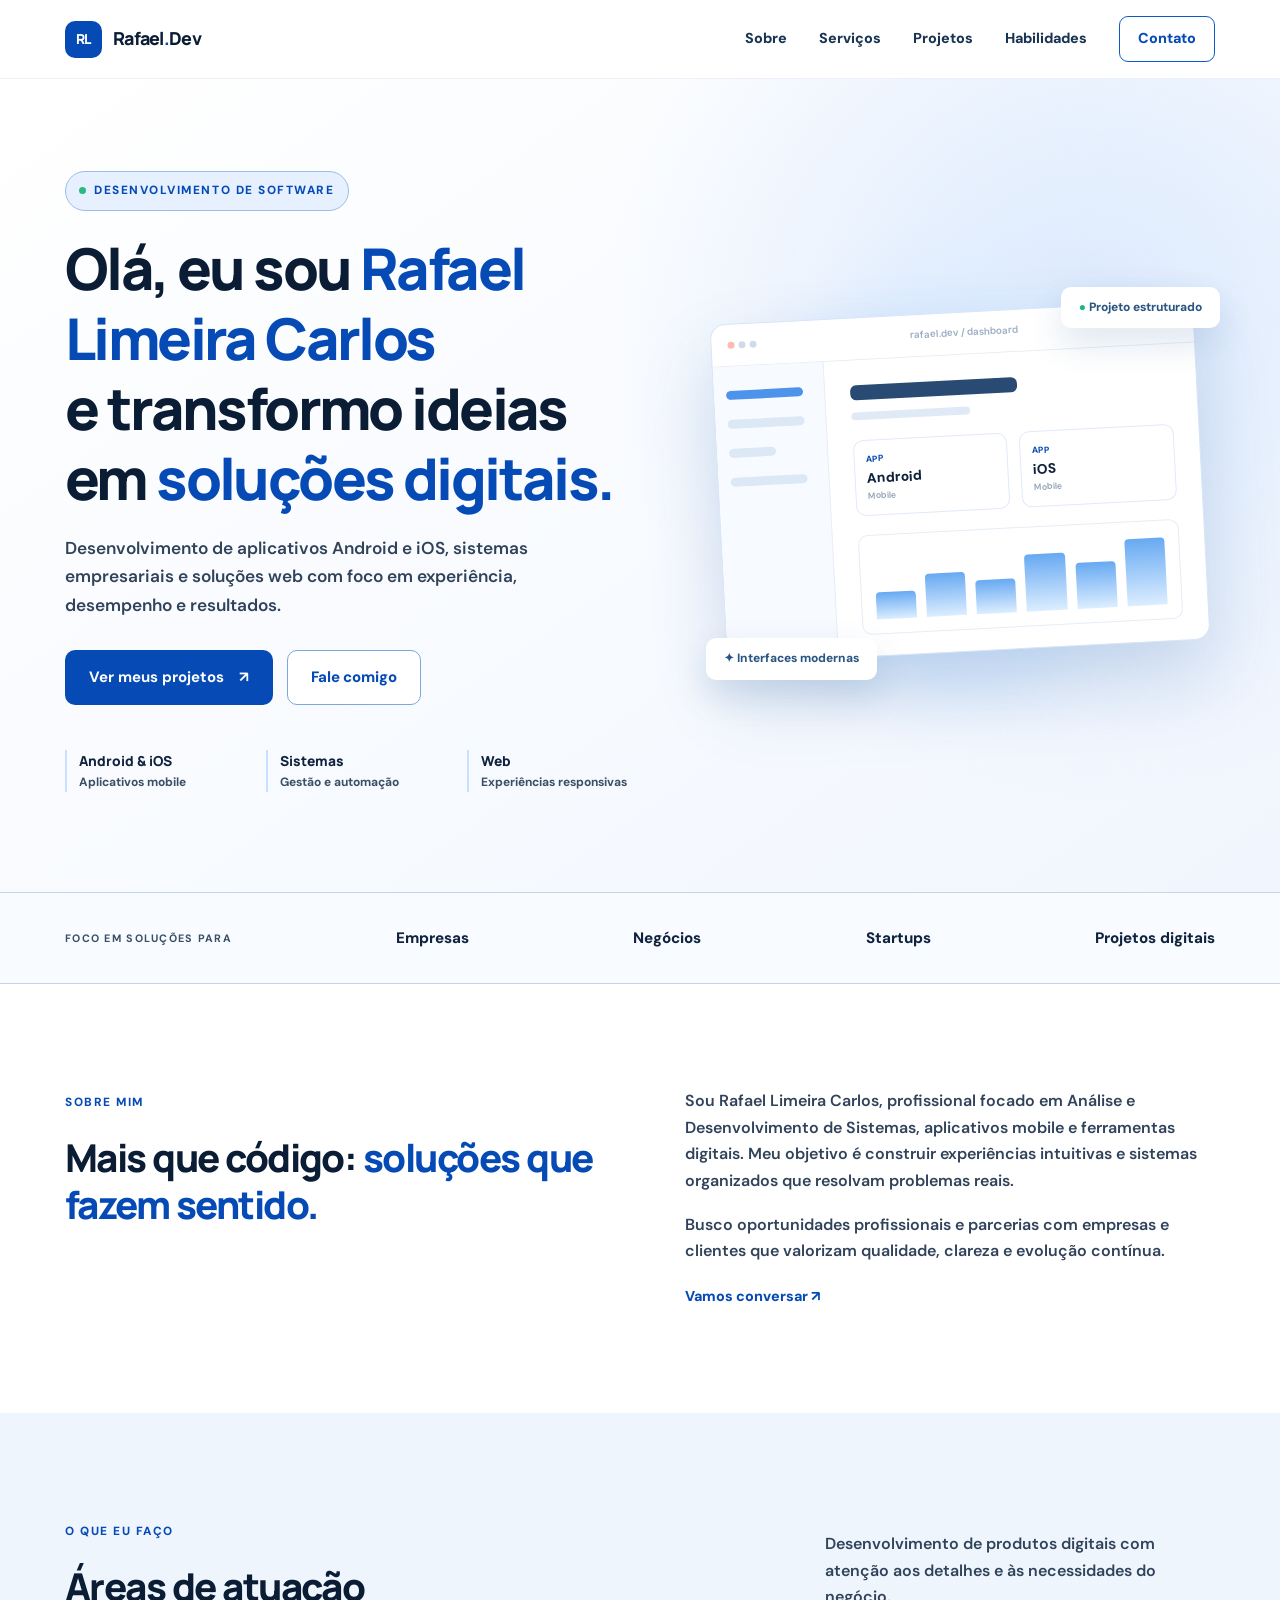
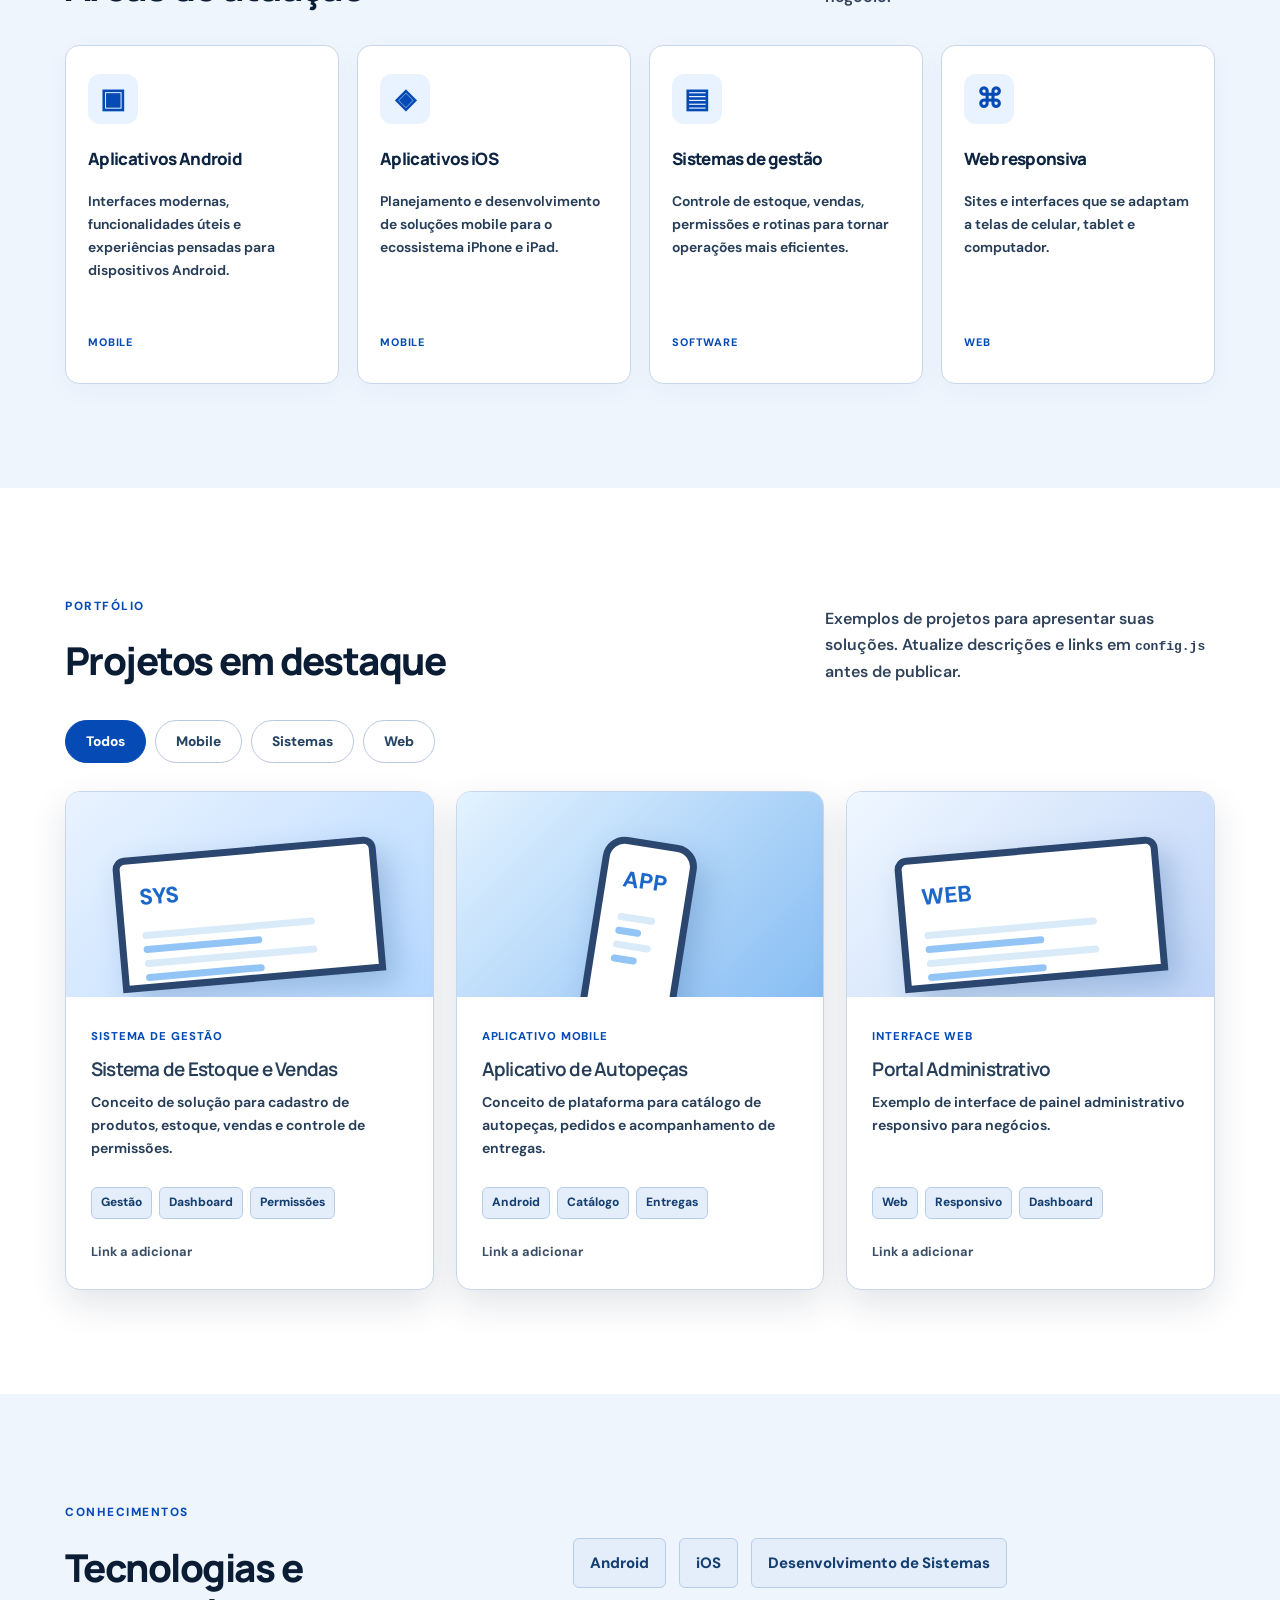
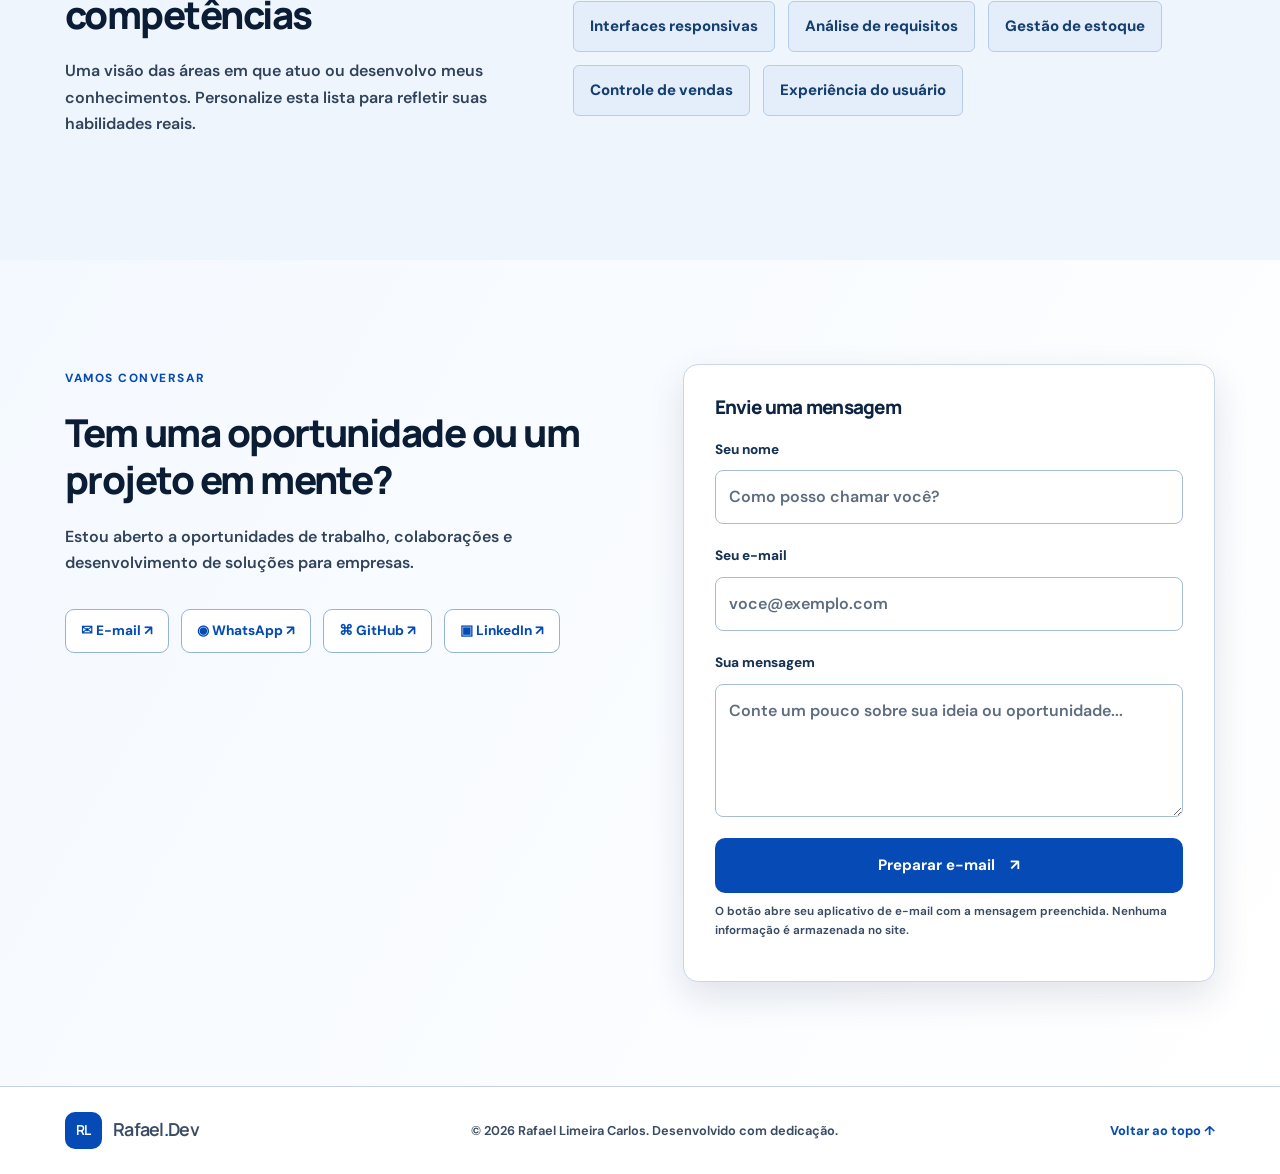
==== index.html @ e89c80ce "Publicação inicial do portfólio profissional Adicionando site profissional de Rafael Limeira Carlos," ====
<!doctype html>
<html lang="pt-BR">
<head>
  <meta charset="UTF-8" />
  <meta name="viewport" content="width=device-width, initial-scale=1.0" />
  <meta name="theme-color" content="#ffffff" />
  <meta name="description" content="Portfólio de Rafael Limeira — desenvolvimento de aplicativos Android, iOS e sistemas sob medida." />
  <title>Rafael Limeira carlos | Desenvolvedor de Software</title>
  <link rel="stylesheet" href="styles.css" />
</head>
<body>
  
  <a href="#conteudo" class="skip">Ir para o conteúdo</a>
  
  <header class="header" id="inicio">
   
    <div class="container nav">
      <a class="brand" href="#inicio" aria-label="Página inicial">
       
        <span 
        class="brand-mark">RL</span>
        
        <span>Rafael<span class="blue">.</span>Dev</span></a>
      
        <button class="menu-toggle" id="menuToggle" aria-label="Abrir menu" aria-expanded="false" aria-controls="menu"><span></span><span></span><span></span></button>
     
     
        <nav id="menu" class="menu" aria-label="Navegação principal">
        
          <a href="#sobre">Sobre</a>
          <a href="#servicos">Serviços</a>
          <a href="#projetos">Projetos</a>
          <a href="#habilidades">Habilidades</a>
          <a href="#contato" class="nav-cta">Contato</a>
      </nav>
    </div>
  </header>
 
  <main id="conteudo">
    <section class="hero section">
      <div class="container hero-grid">
      <div class="hero-copy">
        <div class="eyebrow">
          <span class="status-dot">

          </span> DESENVOLVIMENTO DE SOFTWARE</div>
        
          <h1>Olá, eu sou <span class="blue" data-field="nome">Rafael Limeira Carlos</span><br/>e transformo ideias em <span class="accent">soluções digitais.</span></h1>
        
          <p class="lead" data-field="resumo">Desenvolvimento de aplicativos Android e iOS, sistemas empresariais e soluções web com foco em experiência, desempenho e resultados.</p>
        
          <div class="hero-actions">
          <a href="#projetos" class="btn primary">Ver meus projetos <span aria-hidden="true">↗</span>
        </a>
        
        <a href="#contato" class="btn secondary">Fale comigo</a></div>
        
        
        <div class="hero-mini">
          
          <div><strong>Android & iOS</strong>
            <span>Aplicativos mobile</span>
          </div>
          
          <div><strong>Sistemas</strong>
            <span>Gestão e automação</span>
          </div>
          <div><strong>Web</strong>
            <span>Experiências responsivas</span></div></div>
      </div>
      
      <div class="hero-art" aria-label="Ilustração de interface de desenvolvimento">
        <div class="float-card card-one">
          <span>●</span> Projeto estruturado</div>
        
          <div class="mock-browser">
          <div class="mock-top">
          <span class="dots"><i></i><i></i><i></i></span>
         
          <span>rafael.dev / dashboard</span>
          <span>↗</span></div>
         
          <div class="mock-body">
            <div class="mock-side">
              <div class="side-line active"></div>
              <div class="side-line"></div>
              <div class="side-line short"></div>
              <div class="side-line"></div></div>
              <div class="mock-main">
              <div class="mock-heading"></div>
              <div class="mock-sub"></div>
              <div class="mock-cards">
              
                <div><span>APP</span>
                 
                  <strong>Android</strong>
                  
                  <small>Mobile</small></div>
                  
                  <div>
                   
                    <span>APP</span>
                    <strong>iOS</strong>
                    <small>Mobile</small></div></div>
                    <div class="mock-chart">
                      <span style="height:38%"></span>
                      <span style="height:61%"></span>
                      <span style="height:48%"></span>
                      <span style="height:81%"></span>
                      <span style="height:66%"></span>
                      <span style="height:95%"></span></div></div></div></div>
                      <div class="float-card card-two">✦ Interfaces modernas</div></div>
    </div>
  </section>
   
   
   
    <section class="trusted-strip">
      
      <div class="container trusted-inner">
        
        <span>FOCO EM SOLUÇÕES PARA</span>
        
        <strong>Empresas</strong>
        
        <strong>Negócios</strong>
        
        <strong>Startups</strong>
        
        <strong>Projetos digitais</strong>
      
      </div></section>
    
      <section class="section" id="sobre">
        
        <div class="container two-col">
          
          <div>
            
            <span class="section-kicker">SOBRE MIM</span>
            
            <h2>Mais que código: 
              
              <span class="blue">soluções que fazem sentido.</span></h2></div>
              
              <div><p data-field="sobre">Sou Rafael Limeira, profissional focado em Análise e Desenvolvimento de Sistemas, aplicativos mobile e ferramentas digitais. Meu objetivo é construir experiências intuitivas e sistemas organizados que resolvam problemas reais.</p><p>Busco oportunidades profissionais e parcerias com empresas e clientes que valorizam qualidade, clareza e evolução contínua.</p><a href="#contato" class="inline-link">Vamos conversar <span>↗</span></a></div></div></section>
    <section class="section soft" id="servicos">
      
      <div class="container">
        
        <div class="section-head">
          
          <div>
            
            <span class="section-kicker">O QUE EU FAÇO</span>
            
            <h2>Áreas de atuação</h2>
          
          </div><p>Desenvolvimento de produtos digitais com atenção aos detalhes e às necessidades do negócio.</p></div>
          
          <div class="service-grid">
            <article class="service-card">
              <div class="service-icon">▣</div>
              
              <h3>Aplicativos Android</h3>
              <p>Interfaces modernas, funcionalidades úteis e experiências pensadas para dispositivos Android.</p>
              
              <span class="card-label">MOBILE</span></article>
              
              <article class="service-card">
                <div class="service-icon">◈</div>
                
                <h3>Aplicativos iOS</h3>
                
                <p>Planejamento e desenvolvimento de soluções mobile para o ecossistema iPhone e iPad.</p>
                
                <span class="card-label">MOBILE</span></article>
                
                <article class="service-card">
                  <div class="service-icon">▤</div>
                  <h3>Sistemas de gestão</h3>
                  <p>Controle de estoque, vendas, permissões e rotinas para tornar operações mais eficientes.</p>
                  
                  <span class="card-label">SOFTWARE</span></article>
                  
                  <article class="service-card">
                    <div class="service-icon">⌘</div>
                    <h3>Web responsiva</h3>
                    <p>Sites e interfaces que se adaptam a telas de celular, tablet e computador.</p>
                    <span class="card-label">WEB</span></article></div></div></section>
    
                    <section class="section" id="projetos">
      <div class="container">
        <div class="section-head">
          <div>
            <span class="section-kicker">PORTFÓLIO</span>
            <h2>Projetos em destaque</h2></div>
            <p>Exemplos de projetos para apresentar suas soluções. Atualize descrições e links em <code>config.js</code> antes de publicar.</p></div>
            
            <div class="filters" role="group" aria-label="Filtrar projetos">
              <button class="filter active" data-filter="todos" aria-pressed="true">Todos</button>
              <button class="filter" data-filter="mobile" aria-pressed="false">Mobile</button>
              <button class="filter" data-filter="sistemas" aria-pressed="false">Sistemas</button>
              <button class="filter" data-filter="web" aria-pressed="false">Web</button></div>
              
              <div class="project-grid" id="projectGrid"></div></div></section>
    
    
              <section class="section soft" id="habilidades">
                <div class="container skills-layout">
                  <div>
                    <span class="section-kicker">CONHECIMENTOS</span>
                    <h2>Tecnologias e competências</h2>
                    <p>Uma visão das áreas em que atuo ou desenvolvo meus conhecimentos. Personalize esta lista para refletir suas habilidades reais.</p></div>
                    <div class="skill-tags" id="skillsList"></div></div></section>
    
                    <section class="section contact-section" id="contato">
                      <div class="container contact-grid">
                        <div>
                          <span class="section-kicker">VAMOS CONVERSAR</span>
                          <h2>Tem uma oportunidade ou um projeto em mente?</h2>
                          <p>Estou aberto a oportunidades de trabalho, colaborações e desenvolvimento de soluções para empresas.</p>
                          
                           <div class="contact-links" id="contactLinks"></div></div>
                         
                          
                           <form id="contactForm" class="contact-form">
                            <h3>Envie uma mensagem</h3>
                            <label for="nomeContato">Seu nome</label>
                            <input id="nomeContato" name="nome" type="text" placeholder="Como posso chamar você?" required maxlength="100" />
                            <label for="emailContato">Seu e-mail</label>
                            <input id="emailContato" name="email" type="email" placeholder="voce@exemplo.com" required maxlength="150" />
                            <label for="mensagemContato">Sua mensagem</label>
                            <textarea id="mensagemContato" name="mensagem" rows="4" placeholder="Conte um pouco sobre sua ideia ou oportunidade..." required maxlength="2000"></textarea>
                            <button type="submit" class="btn primary full">Preparar e-mail <span>↗</span></button>
                            <small>O botão abre seu aplicativo de e-mail com a mensagem preenchida. Nenhuma informação é armazenada no site.</small><p id="formFeedback" class="form-feedback" role="status" aria-live="polite"></p></form></div></section>
  </main>
  <footer class="footer">
    
    <div class="container footer-inner">
      <a class="brand" href="#inicio">
        <span class="brand-mark">RL</span>
        <span>Rafael<span class="blue">.</span>Dev</span></a><p>© <span id="year"></span> 
          <span data-field="nome">Rafael Limeira</span>. Desenvolvido com dedicação.</p>
          <a href="#inicio">Voltar ao topo ↑</a></div></footer>
 
          <script src="config.js"></script>
          <script src="script.js"></script>
</body>
</html>
---- styles.css ----
@import url('https://fonts.googleapis.com/css2?family=DM+Sans:wght@400;500;600;700&family=Manrope:wght@400;500;600;700;800&display=swap');
:root{--blue:#1769db;--dark:#152944;--muted:#63748b;--light:#f5f9ff;--border:#e4ebf4;--white:#fff;--shadow:0 18px 48px rgba(22,65,121,.09)}*{box-sizing:border-box}html{scroll-behavior:smooth;scroll-padding-top:88px}body{margin:0;background:#fff;color:var(--dark);font-family:'DM Sans',Arial,sans-serif;line-height:1.65}button,input,textarea{font:inherit}button,a{-webkit-tap-highlight-color:transparent}a{color:inherit;text-decoration:none}button{cursor:pointer}p{color:var(--muted);margin:0 0 18px}h1,h2,h3{font-family:Manrope,Arial,sans-serif;line-height:1.22;letter-spacing:-.04em;margin:0 0 20px}h1{font-size:clamp(2.35rem,4.5vw,4.5rem);font-weight:800}h2{font-size:clamp(1.9rem,3vw,2.85rem);font-weight:800}h3{font-size:1.18rem;font-weight:800}.blue,.accent{color:var(--blue)}.container{width:min(1150px,calc(100% - 48px));margin:auto}.section{padding:104px 0}.soft{background:#f6f9fe}.skip{position:absolute;top:-60px;left:8px;background:var(--blue);color:white;padding:8px;z-index:20}.skip:focus{top:8px}.header{position:sticky;top:0;z-index:10;background:rgba(255,255,255,.97);border-bottom:1px solid #edf1f7;backdrop-filter:blur(12px)}.nav{min-height:78px;display:flex;align-items:center;justify-content:space-between}.brand{display:inline-flex;align-items:center;gap:11px;font-family:Manrope,sans-serif;font-weight:800;font-size:1.12rem;letter-spacing:-.04em}.brand-mark{width:37px;height:37px;display:grid;place-items:center;background:var(--blue);border-radius:10px;color:white;font-size:.86rem}.menu{display:flex;align-items:center;gap:32px}.menu a{font-size:.9rem;font-weight:700;color:#41566e}.menu a:hover,.inline-link:hover{color:var(--blue)}.menu .nav-cta{color:var(--blue);padding:10px 18px;border:1px solid #bdd7fb;border-radius:9px}.menu-toggle{display:none;flex-direction:column;gap:5px;padding:10px;background:none;border:0}.menu-toggle span{display:block;width:23px;height:2px;background:var(--dark)}.hero{padding:92px 0 100px;background:radial-gradient(circle at 84% 30%,#e7f2ff 0,transparent 38%),linear-gradient(145deg,#fff,#f8fbff)}.hero-grid{display:grid;grid-template-columns:1.15fr 1fr;gap:55px;align-items:center}.hero-copy{max-width:640px}.eyebrow,.section-kicker{display:inline-flex;align-items:center;gap:8px;color:var(--blue);font-size:.74rem;font-weight:800;letter-spacing:.13em;margin-bottom:22px}.eyebrow{border:1px solid #d9e9ff;padding:9px 13px;background:white;border-radius:99px}.status-dot{width:7px;height:7px;border-radius:50%;background:#2cba83}.lead{font-size:1.08rem;max-width:560px}.hero-actions{display:flex;gap:14px;flex-wrap:wrap;margin:31px 0 45px}.btn{display:inline-flex;align-items:center;justify-content:center;gap:15px;border-radius:10px;padding:14px 23px;border:1px solid transparent;font-weight:700;font-size:.94rem;transition:transform .2s,background .2s}.btn:hover{transform:translateY(-2px)}.primary{background:var(--blue);color:white}.primary:hover{background:#0d57bb}.secondary{background:white;color:var(--blue);border-color:#ccddf4}.hero-mini{display:grid;grid-template-columns:repeat(3,1fr);gap:18px}.hero-mini div{border-left:2px solid #c9dfff;padding-left:12px}.hero-mini strong,.hero-mini span{display:block}.hero-mini strong{font-family:Manrope,sans-serif;font-size:.86rem}.hero-mini span{color:var(--muted);font-size:.75rem}.hero-art{position:relative;min-height:440px;display:grid;place-items:center}.hero-art:before{content:'';position:absolute;width:82%;aspect-ratio:1;border-radius:50%;background:#ddecff;filter:blur(25px)}.mock-browser{position:relative;width:95%;height:340px;background:white;border:1px solid #d8e5f7;border-radius:15px;box-shadow:0 35px 75px rgba(16,77,152,.18);overflow:hidden;transform:rotate(-3deg)}.mock-top{height:42px;border-bottom:1px solid #e8eef6;display:flex;justify-content:space-between;align-items:center;padding:0 16px;color:#9caec2;font-size:.62rem}.dots{display:flex;gap:4px}.dots i{width:7px;height:7px;border-radius:50%;background:#d0dbea}.dots i:first-child{background:#ffb9b5}.mock-body{height:calc(100% - 42px);display:flex}.mock-side{width:23%;padding:24px 12px;background:#f7faff;border-right:1px solid #e8eef6}.side-line{height:9px;width:90%;background:#dce8f6;border-radius:6px;margin-bottom:20px}.side-line.active{background:#4d92eb}.side-line.short{width:55%}.mock-main{flex:1;padding:25px}.mock-heading{background:#284a73;width:52%;height:15px;border-radius:6px}.mock-sub{background:#e0eaf7;width:37%;height:8px;border-radius:5px;margin:12px 0 20px}.mock-cards{display:flex;gap:12px}.mock-cards>div{flex:1;border:1px solid #e0eaf7;border-radius:10px;padding:11px}.mock-cards span,.mock-cards strong,.mock-cards small{display:block}.mock-cards span{color:var(--blue);font-size:.55rem;font-weight:800}.mock-cards strong{font-size:.86rem}.mock-cards small{color:#94a4b5;font-size:.55rem}.mock-chart{margin-top:19px;border:1px solid #e4edf7;border-radius:10px;height:100px;padding:14px;display:flex;align-items:flex-end;gap:10px}.mock-chart span{background:linear-gradient(#67a9f2,#dceeff);flex:1;border-radius:4px 4px 0 0}.float-card{position:absolute;z-index:2;background:white;padding:11px 18px;border-radius:10px;box-shadow:0 15px 35px rgba(23,76,144,.14);font-size:.75rem;font-weight:800;color:#2b5682}.card-one{top:25px;right:-5px}.card-one span{color:#20b77b}.card-two{bottom:22px;left:0}.trusted-strip{border-block:1px solid var(--border);background:white}.trusted-inner{min-height:90px;display:flex;align-items:center;justify-content:space-between;gap:20px;flex-wrap:wrap}.trusted-inner span{font-weight:800;color:#94a4b8;font-size:.67rem;letter-spacing:.12em}.trusted-inner strong{color:#6e839d;font-size:.95rem}.two-col{display:grid;grid-template-columns:1fr 1fr;gap:90px}.two-col p{font-size:1rem}.inline-link{color:var(--blue);font-weight:800;font-size:.9rem}.section-head{display:flex;justify-content:space-between;align-items:end;gap:50px;margin-bottom:35px}.section-head h2{margin-bottom:0}.section-head>p{max-width:390px;margin-bottom:0}.service-grid{display:grid;grid-template-columns:repeat(4,1fr);gap:18px}.service-card{background:white;border:1px solid var(--border);border-radius:14px;padding:28px 22px;box-shadow:0 7px 26px rgba(28,70,122,.035)}.service-icon{width:50px;height:50px;border-radius:12px;background:#e9f3ff;color:var(--blue);display:grid;place-items:center;font-size:1.7rem;margin-bottom:25px}.service-card h3{font-size:1.06rem}.service-card p{font-size:.87rem;min-height:120px}.card-label{color:var(--blue);font-weight:800;font-size:.68rem;letter-spacing:.08em}.filters{display:flex;gap:9px;flex-wrap:wrap;margin-bottom:28px}.filter{background:white;border:1px solid #dbe5f1;border-radius:50px;padding:9px 20px;color:#61758b;font-weight:700;font-size:.86rem}.filter.active,.filter:hover{background:var(--blue);border-color:var(--blue);color:white}.project-grid{display:grid;grid-template-columns:repeat(3,1fr);gap:22px}.project-card{border:1px solid var(--border);border-radius:15px;overflow:hidden;background:white;box-shadow:var(--shadow)}.project-visual{height:205px;display:grid;place-items:center;overflow:hidden;background:linear-gradient(140deg,#eaf3ff,#b7d9ff)}.visual-mobile{background:linear-gradient(135deg,#e4f3ff,#87bdf3)}.visual-web{background:linear-gradient(135deg,#eff7ff,#c0d5f8)}.project-device{width:72%;height:135px;background:white;border:7px solid #2b4770;border-radius:12px 12px 0 0;transform:translateY(20px) rotate(-5deg);box-shadow:10px 14px 30px #3264a04d;padding:17px}.visual-mobile .project-device{width:95px;height:175px;border-radius:22px 22px 0 0;transform:translateY(33px) rotate(9deg)}.project-device>span{font-weight:800;font-size:1.4rem;color:#1b68ca}.device-bars{margin-top:15px}.device-bars i{display:block;width:80%;height:7px;background:#d9eaf9;margin:7px 0;border-radius:5px}.device-bars i:nth-child(even){width:55%;background:#92c4f6}.project-content{padding:25px}.project-kicker{color:var(--blue);font-weight:800;font-size:.71rem;letter-spacing:.08em;text-transform:uppercase}.project-content h3{margin:10px 0}.project-content p{font-size:.88rem;min-height:78px}.project-tags{display:flex;flex-wrap:wrap;gap:7px;margin-bottom:19px}.project-tags span,.skill-tags span{background:#edf5ff;border:1px solid #deebfa;border-radius:6px;color:#42688f;font-size:.75rem;font-weight:700;padding:5px 9px}.project-note{font-size:.8rem;color:#8b9bb0}.skills-layout{display:grid;grid-template-columns:.8fr 1.2fr;gap:80px;align-items:center}.skill-tags{display:flex;flex-wrap:wrap;gap:13px}.skill-tags span{font-size:.94rem;padding:12px 16px;background:white}.contact-section{background:linear-gradient(120deg,#f4f9ff,#fff)}.contact-grid{display:grid;grid-template-columns:1fr 1fr;gap:85px;align-items:start}.contact-links{display:flex;flex-wrap:wrap;gap:12px;margin-top:32px}.contact-links a{border:1px solid #d2e2f5;background:white;border-radius:9px;padding:10px 15px;font-weight:700;color:var(--blue);font-size:.85rem}.contact-placeholder{font-size:.82rem;color:#8495a9}.contact-form{background:white;border:1px solid var(--border);padding:31px;border-radius:15px;box-shadow:var(--shadow);display:flex;flex-direction:column;gap:9px}.contact-form h3{margin:0 0 11px}.contact-form label{font-size:.85rem;font-weight:700}.contact-form input,.contact-form textarea{width:100%;padding:13px;border:1px solid #d9e4f2;border-radius:8px;margin-bottom:12px;outline:none;background:#fbfdff;color:#152944}.contact-form input:focus,.contact-form textarea:focus{border-color:var(--blue);box-shadow:0 0 0 3px #1769db1b}.full{width:100%}.contact-form small{font-size:.73rem;color:#8a9bb0}.form-feedback{font-size:.78rem;margin:0;color:#1769db}.footer{border-top:1px solid var(--border);padding:25px 0}.footer-inner{display:flex;justify-content:space-between;align-items:center;gap:25px}.footer-inner p{font-size:.8rem;margin:0}.footer-inner>a:last-child{font-size:.8rem;font-weight:800;color:var(--blue)}@media(max-width:1000px){.hero-grid{gap:30px}.service-grid{grid-template-columns:repeat(2,1fr)}.service-card p{min-height:70px}.contact-grid{gap:35px}.two-col{gap:45px}}@media(max-width:760px){.container{width:min(100% - 36px,560px)}.section{padding:72px 0}.nav{min-height:68px}.menu-toggle{display:flex}.menu{display:none;position:absolute;top:68px;left:0;right:0;background:white;border-bottom:1px solid var(--border);padding:18px 25px 25px;box-shadow:var(--shadow);flex-direction:column;align-items:stretch;gap:8px}.menu.open{display:flex}.menu a{padding:9px}.menu .nav-cta{text-align:center}.hero{padding:55px 0}.hero-grid,.two-col,.skills-layout,.contact-grid{grid-template-columns:1fr;gap:32px}.hero-art{min-height:315px}.mock-browser{height:270px}.mock-main{padding:13px}.mock-side{padding:20px 7px}.float-card{font-size:.65rem}.card-one{right:0}.hero-mini{gap:8px}.hero-mini strong{font-size:.73rem}.hero-mini span{font-size:.67rem}.section-head{display:block}.section-head>p{margin-top:15px}.project-grid{grid-template-columns:1fr}.service-grid{gap:12px}.trusted-inner{justify-content:center;min-height:105px}.trusted-inner span{width:100%;text-align:center;margin-top:15px}.trusted-inner strong{font-size:.8rem}.footer-inner{flex-direction:column;text-align:center}.contact-form{padding:22px}}@media(max-width:420px){.service-grid{grid-template-columns:1fr}.service-card p{min-height:0}.hero-mini{grid-template-columns:1fr;gap:14px}.hero-mini div{padding-left:10px}.hero-actions .btn{width:100%}.hero-art{min-height:270px}.mock-browser{height:245px}.float-card{padding:7px 10px}}@media(prefers-reduced-motion:reduce){html{scroll-behavior:auto}*,*:before,*:after{transition:none!important}}


/* ===== V2: CONTRASTE ALTO E TIPOGRAFIA REFORÇADA ===== */
:root {
  --blue: #064bb5;
  --dark: #10233e;
  --muted: #34445a;
  --light: #f2f6fc;
  --border: #c5d3e5;
  --shadow: 0 14px 36px rgba(16, 35, 62, .12);
}
body { color: var(--dark); font-weight: 600; }
h1, h2, h3, .brand { color: #0b1d35; font-weight: 800; }
h1 { letter-spacing: -.045em; }
p, .lead, .two-col p, .section-head > p, .contact-section p { color: #30435b; font-weight: 600; }
.blue, .accent, .section-kicker, .eyebrow, .project-kicker, .card-label, .inline-link { color: var(--blue); }
.menu a { color: #193453; font-weight: 800; }
.menu .nav-cta { border-color: #0b5bca; color: #064bb5; }
.hero { background: radial-gradient(circle at 85% 30%, #dceafd 0, transparent 39%), linear-gradient(145deg, #fff, #f1f6fe); }
.eyebrow { background: #e7f0ff; border-color: #9cbcea; }
.hero-mini strong, .trusted-inner strong, .mock-cards strong { color: #10233e; font-weight: 800; }
.hero-mini span, .project-note, .contact-placeholder, .trusted-inner span { color: #3a4e65; font-weight: 700; }
.trusted-strip { background: #f8fbff; }
.soft { background: #eff5fd; }
.service-card, .project-card, .contact-form { border-color: #c8d7eb; }
.service-card p, .project-content p, .project-content h3 { color: #273e59; font-weight: 650; }
.service-card h3, .contact-form h3 { color: #0d2542; }
.project-tags span, .skill-tags span { background: #e4eefb; border-color: #b6cde9; color: #153f70; font-weight: 800; }
.filter { border-color: #b8c9de; color: #244262; font-weight: 800; }
.contact-links a { border-color: #93b3df; font-weight: 800; }
.contact-form label { color: #173353; font-weight: 800; }
.contact-form input, .contact-form textarea { color: #0f2745; border-color: #a7bdd7; font-weight: 600; background: #fff; }
.contact-form input::placeholder, .contact-form textarea::placeholder { color: #5d6d80; opacity: 1; }
.contact-form small, .footer p, .footer a { color: #3a4c63; font-weight: 650; }
.primary { background: #064bb5; color: #fff; }
.primary:hover { background: #033783; }
.secondary { color: #064bb5; border-color: #7ea7db; font-weight: 800; }
a:focus-visible, button:focus-visible, input:focus-visible, textarea:focus-visible { outline: 3px solid #125de0; outline-offset: 3px; }
@media (max-width: 760px) {
  .menu { background: #fff; border-color: #b9cbe2; }
  .menu a { color: #143250; }
}
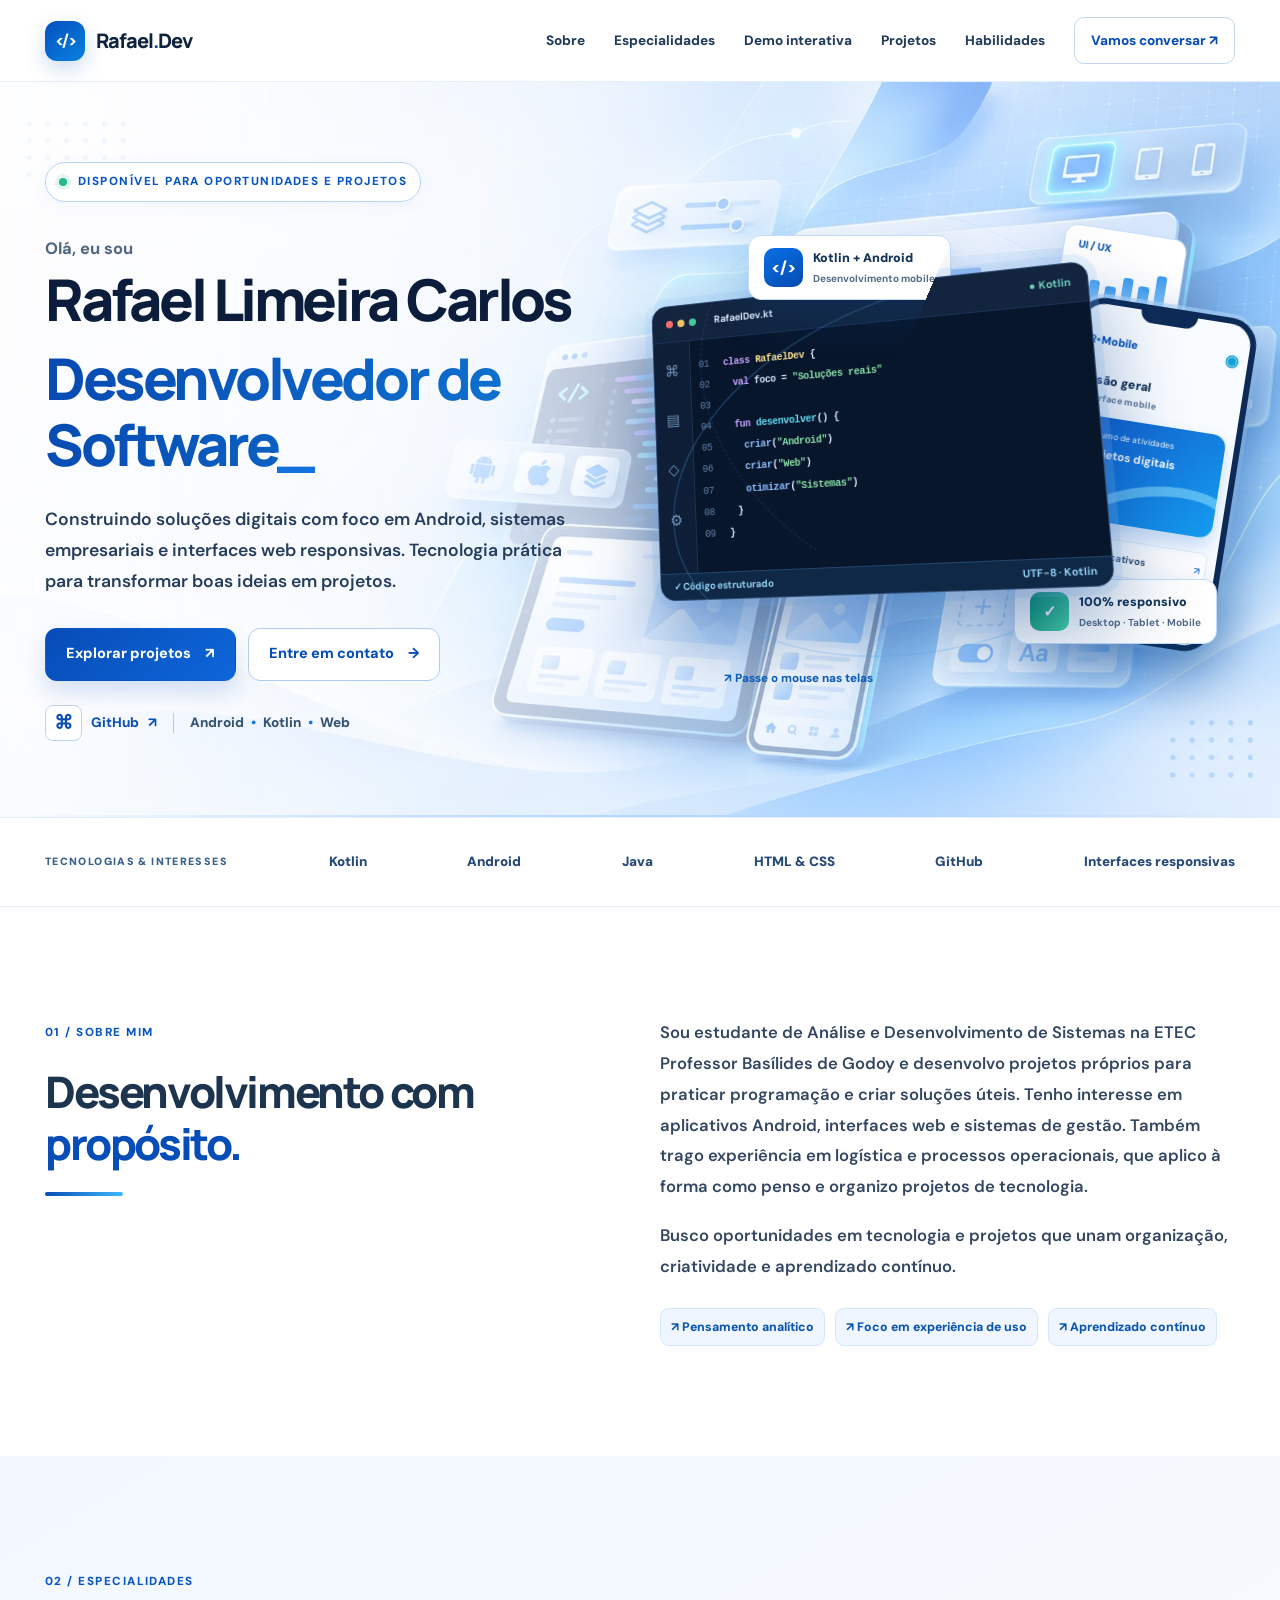
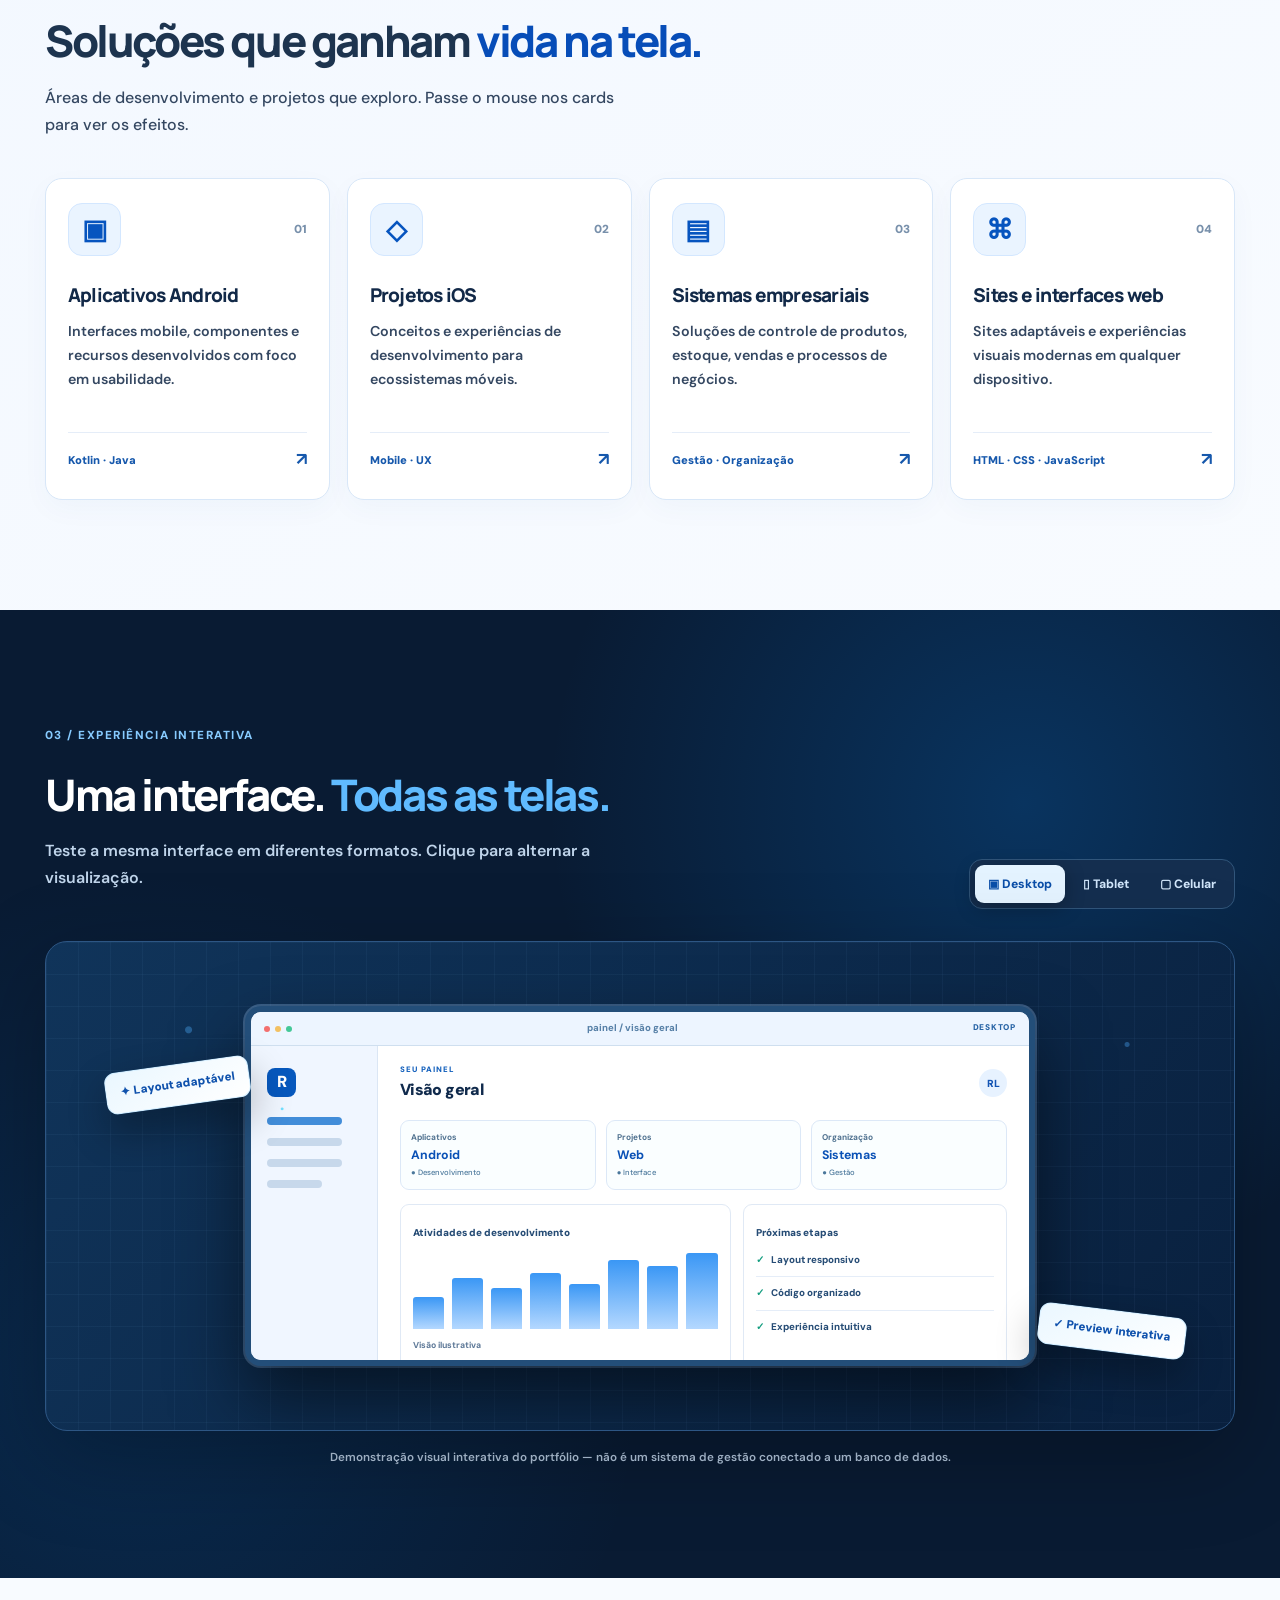
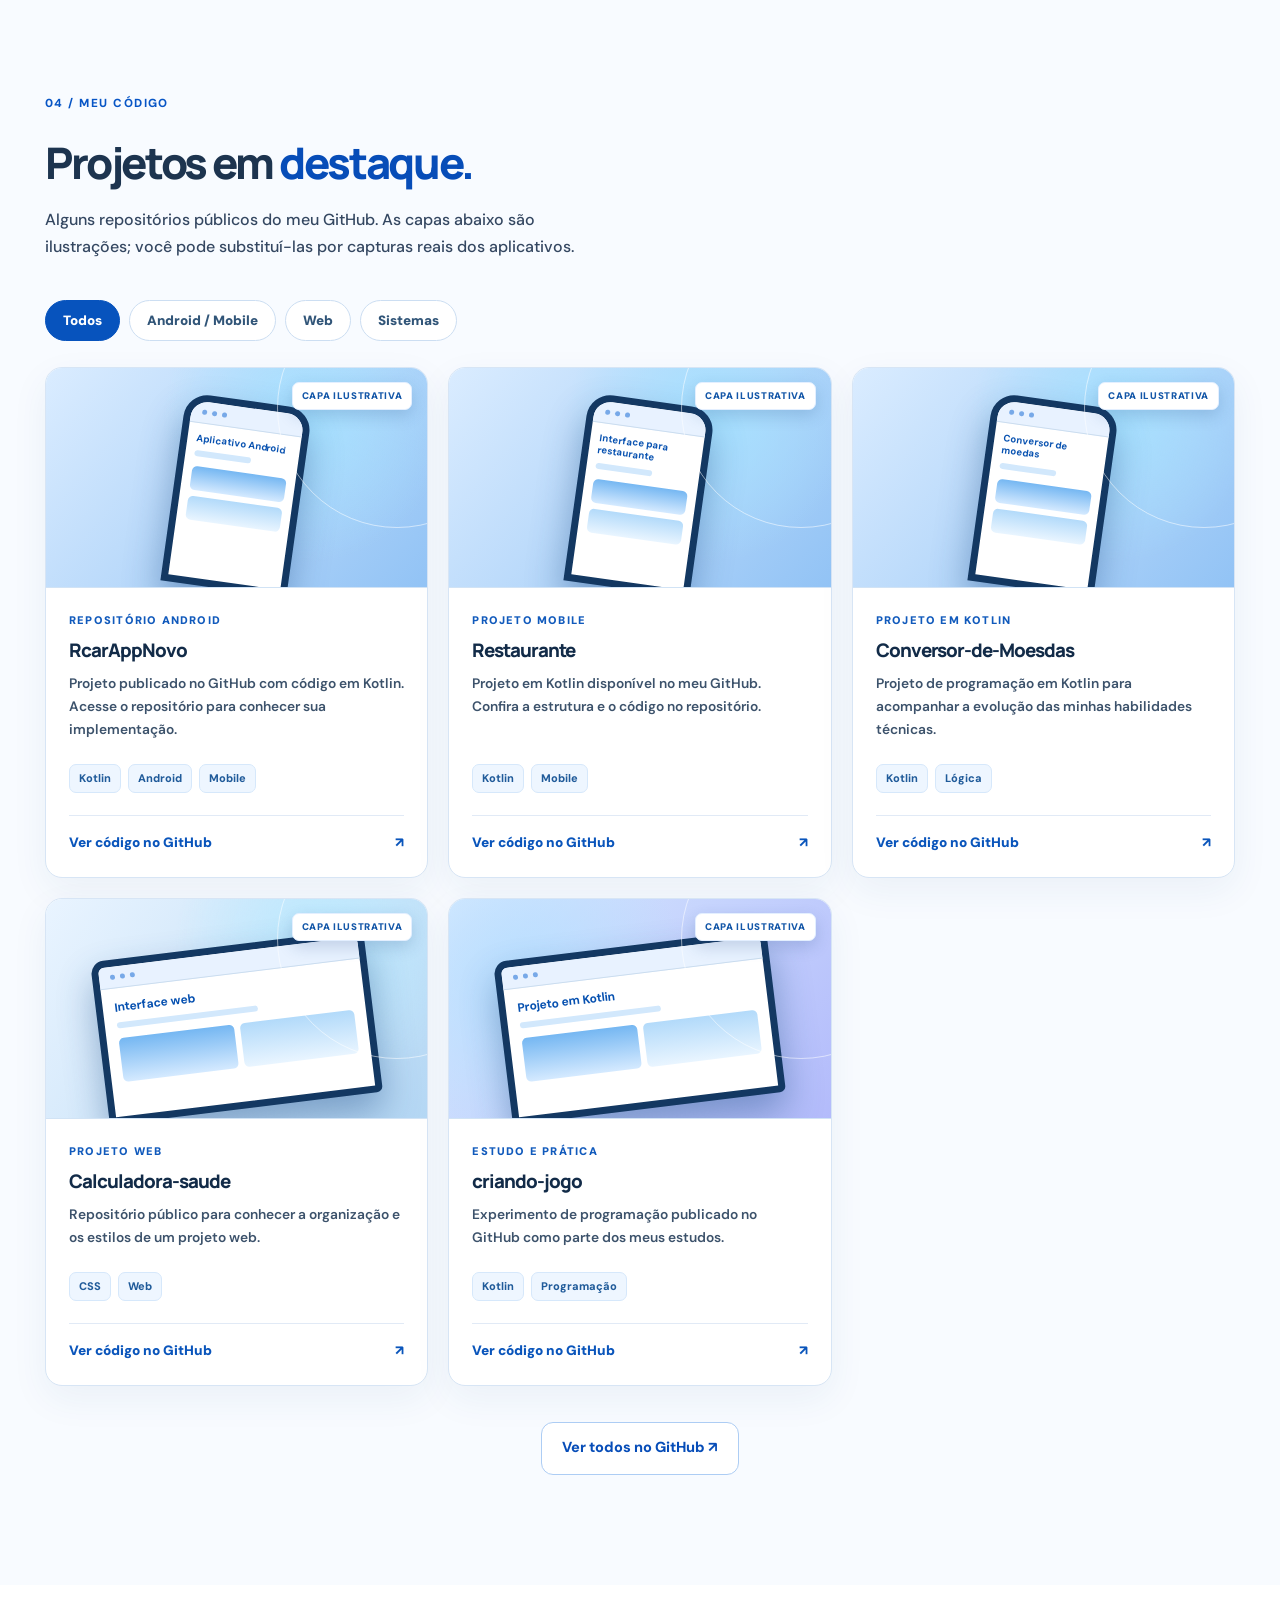
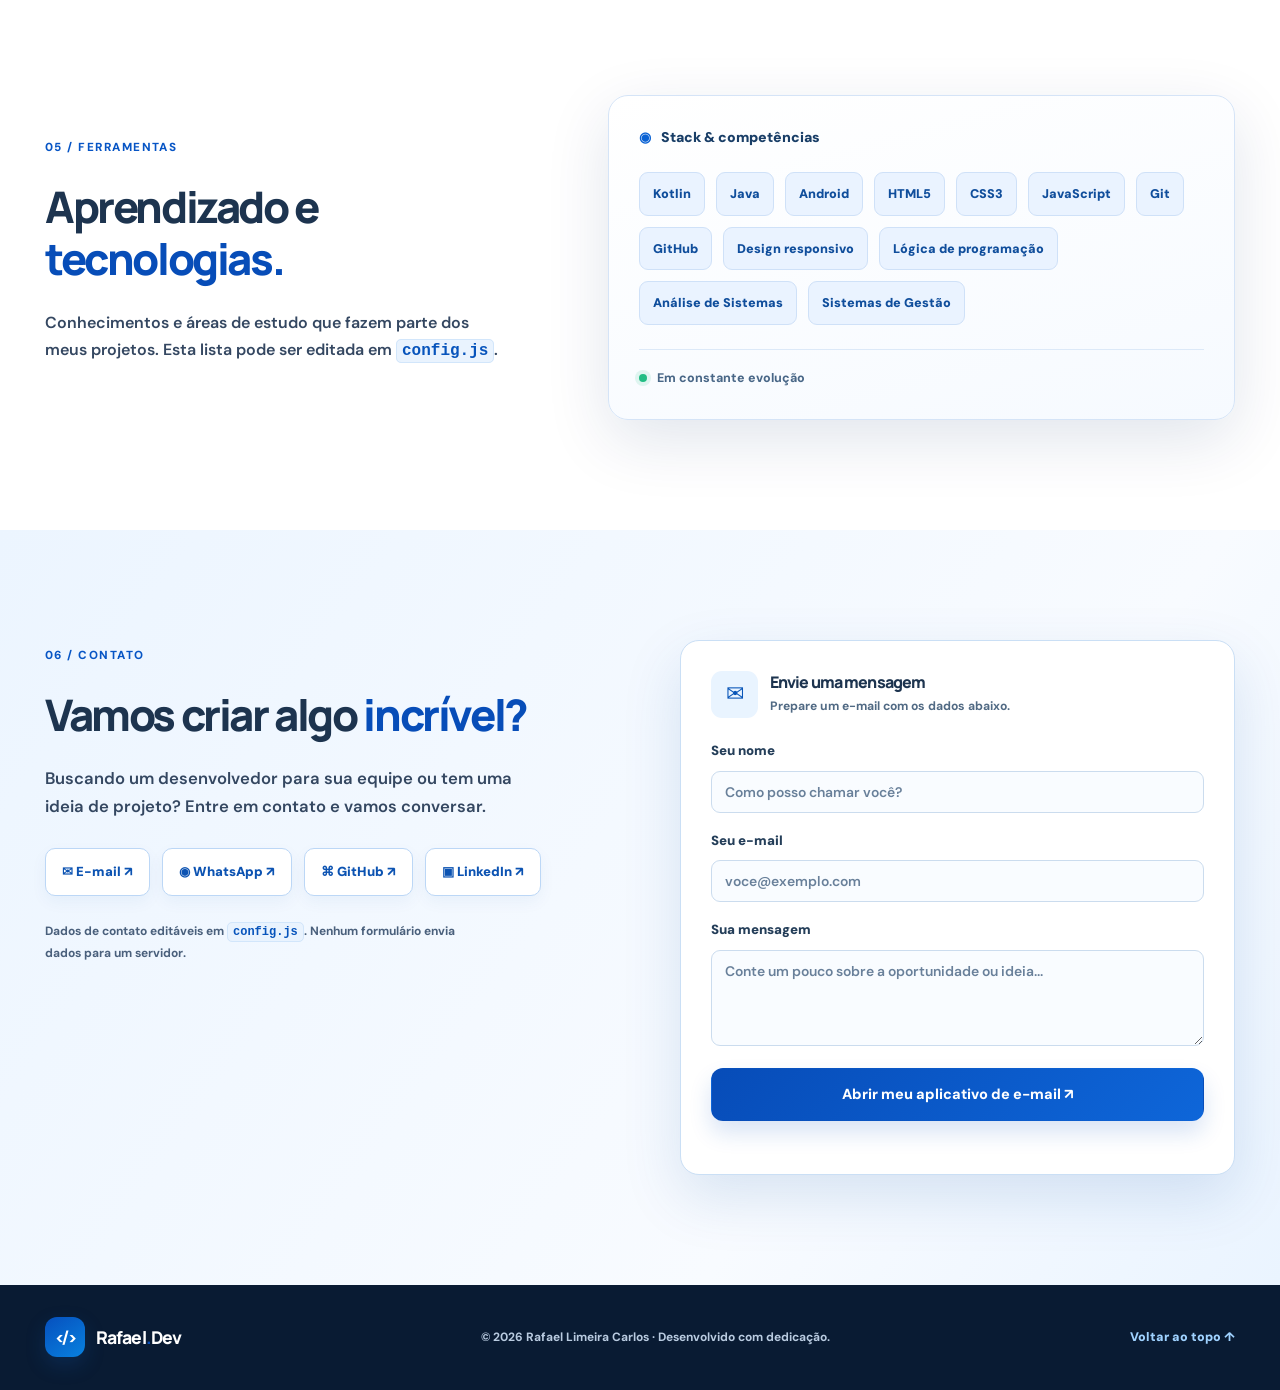
==== commit 7ad660c3: "Atualização V3 - Portfólio profissional interativo Implementação do novo design tecnológico com tela" ====
--- a/index.html
+++ b/index.html
@@ -1,250 +1,90 @@
 <!doctype html>
 <html lang="pt-BR">
 <head>
-  <meta charset="UTF-8" />
-  <meta name="viewport" content="width=device-width, initial-scale=1.0" />
-  <meta name="theme-color" content="#ffffff" />
-  <meta name="description" content="Portfólio de Rafael Limeira — desenvolvimento de aplicativos Android, iOS e sistemas sob medida." />
-  <title>Rafael Limeira carlos | Desenvolvedor de Software</title>
-  <link rel="stylesheet" href="styles.css" />
+  <meta charset="UTF-8">
+  <meta name="viewport" content="width=device-width, initial-scale=1">
+  <meta name="theme-color" content="#0b1d3b">
+  <meta name="description" content="Portfólio de Rafael Limeira Carlos. Desenvolvimento Android, soluções web, sistemas empresariais e projetos em Kotlin.">
+  <meta property="og:type" content="website">
+  <meta property="og:title" content="Rafael Limeira Carlos | Desenvolvedor de Software">
+  <meta property="og:description" content="Conheça meus projetos Android, sistemas, interfaces web e soluções digitais.">
+  <title>Rafael Limeira Carlos | Desenvolvedor de Software</title>
+  <link rel="icon" href="favicon.svg" type="image/svg+xml">
+  <link rel="preconnect" href="https://fonts.googleapis.com">
+  <link rel="preconnect" href="https://fonts.gstatic.com" crossorigin>
+  <link href="https://fonts.googleapis.com/css2?family=DM+Sans:wght@400;500;600;700;800&family=Manrope:wght@500;600;700;800&display=swap" rel="stylesheet">
+  <link rel="stylesheet" href="styles.css">
+  <script src="config.js" defer></script>
+  <script src="script.js" defer></script>
 </head>
 <body>
-  
-  <a href="#conteudo" class="skip">Ir para o conteúdo</a>
-  
-  <header class="header" id="inicio">
-   
-    <div class="container nav">
-      <a class="brand" href="#inicio" aria-label="Página inicial">
-       
-        <span 
-        class="brand-mark">RL</span>
-        
-        <span>Rafael<span class="blue">.</span>Dev</span></a>
-      
-        <button class="menu-toggle" id="menuToggle" aria-label="Abrir menu" aria-expanded="false" aria-controls="menu"><span></span><span></span><span></span></button>
-     
-     
-        <nav id="menu" class="menu" aria-label="Navegação principal">
-        
-          <a href="#sobre">Sobre</a>
-          <a href="#servicos">Serviços</a>
-          <a href="#projetos">Projetos</a>
-          <a href="#habilidades">Habilidades</a>
-          <a href="#contato" class="nav-cta">Contato</a>
+  <a href="#conteudo" class="skip-link">Pular para o conteúdo</a>
+  <div class="reading-progress" id="readingProgress" aria-hidden="true"></div>
+  <header class="site-header" id="inicio">
+    <div class="container header-inner">
+      <a class="brand" href="#inicio" aria-label="Rafael ponto Dev, voltar ao início"><span class="brand-symbol">&lt;/&gt;</span><span>Rafael<span class="brand-dot">.</span>Dev</span></a>
+      <button class="menu-toggle" id="menuToggle" type="button" aria-label="Abrir navegação" aria-expanded="false" aria-controls="navLinks"><span></span><span></span><span></span></button>
+      <nav id="navLinks" class="nav-links" aria-label="Navegação principal">
+        <a href="#sobre">Sobre</a><a href="#servicos">Especialidades</a><a href="#laboratorio">Demo interativa</a><a href="#projetos">Projetos</a><a href="#habilidades">Habilidades</a><a class="nav-contact" href="#contato">Vamos conversar <span aria-hidden="true">↗</span></a>
       </nav>
     </div>
   </header>
- 
+
   <main id="conteudo">
-    <section class="hero section">
+    <section class="hero" aria-labelledby="hero-title">
+      <div class="hero-background" aria-hidden="true"></div>
       <div class="container hero-grid">
-      <div class="hero-copy">
-        <div class="eyebrow">
-          <span class="status-dot">
+        <div class="hero-content">
+          <span class="eyebrow"><span class="pulse-dot"></span> DISPONÍVEL PARA OPORTUNIDADES E PROJETOS</span>
+          <p class="hero-pretitle">Olá, eu sou</p>
+          <h1 id="hero-title"><span data-field="nome">Rafael Limeira Carlos</span><span class="hero-title-gradient">Desenvolvedor de Software<span class="title-cursor">_</span></span></h1>
+          <p class="hero-description" data-field="resumo">Construindo soluções digitais com foco em Android, sistemas empresariais e interfaces web responsivas. Tecnologia prática para transformar boas ideias em projetos.</p>
+          <div class="hero-actions">
+            <a href="#projetos" class="button button-primary">Explorar projetos <span aria-hidden="true">↗</span></a>
+            <a href="#contato" class="button button-ghost">Entre em contato <span aria-hidden="true">→</span></a>
+          </div>
+          <div class="hero-shortcuts"><a href="https://github.com/rafaellimeiracarlos-cmd" data-contact="github" target="_blank" rel="noopener noreferrer"><span class="link-icon">⌘</span> GitHub <span aria-hidden="true">↗</span></a><span class="shortcut-divider"></span><span class="quick-label">Android <i>•</i> Kotlin <i>•</i> Web</span></div>
+        </div>
+        <div class="hero-stage" id="heroStage" aria-hidden="true">
+          <div class="stage-orbit orbit-one"></div><div class="stage-orbit orbit-two"></div>
+          <div class="editor-window tilt-card">
+            <div class="editor-titlebar"><span class="traffic"><i></i><i></i><i></i></span><span class="editor-filename">RafaelDev.kt</span><span class="editor-tab">● Kotlin</span></div>
+            <div class="editor-body"><aside class="editor-rail"><span>⌘</span><span>▤</span><span>◇</span><span>⚙</span></aside><div class="editor-code"><div><em>01</em><span class="code-purple">class</span> <span class="code-yellow">RafaelDev</span> {</div><div><em>02</em>　<span class="code-purple">val</span> foco = <span class="code-green">"Soluções reais"</span></div><div><em>03</em></div><div><em>04</em>　<span class="code-purple">fun</span> <span class="code-cyan">desenvolver</span>() {</div><div><em>05</em>　　<span class="code-blue">criar</span>(<span class="code-green">"Android"</span>)</div><div><em>06</em>　　<span class="code-blue">criar</span>(<span class="code-green">"Web"</span>)</div><div><em>07</em>　　<span class="code-blue">otimizar</span>(<span class="code-green">"Sistemas"</span>)</div><div><em>08</em>　}</div><div><em>09</em>}</div></div></div>
+            <div class="editor-status"><span>✓ Código estruturado</span><span>UTF-8 · Kotlin</span></div>
+          </div>
+          <div class="app-phone tilt-card"><div class="phone-sensor"></div><div class="phone-top"><span>R•Mobile</span><span>◉</span></div><div class="phone-greeting">Visão geral<small>Interface mobile</small></div><div class="phone-highlight"><small>Resumo de atividades</small><strong>Projetos digitais</strong><span class="phone-wave"></span></div><div class="phone-list"><span><i>▣</i><b>Aplicativos</b><em>↗</em></span><span><i>▤</i><b>Gestão</b><em>↗</em></span><span><i>◇</i><b>Interfaces</b><em>↗</em></span></div><div class="phone-bottom">⌂　　 ◉　　 ▤</div></div>
+          <div class="floating-chip chip-kotlin tilt-card"><span class="chip-symbol">&lt;/&gt;</span><span><strong>Kotlin + Android</strong><small>Desenvolvimento mobile</small></span></div>
+          <div class="floating-chip chip-web tilt-card"><span class="chip-check">✓</span><span><strong>100% responsivo</strong><small>Desktop · Tablet · Mobile</small></span></div>
+          <div class="floating-tile tile-chart tilt-card"><span>UI / UX</span><div class="tile-bars"><i></i><i></i><i></i><i></i><i></i><i></i></div></div>
+          <span class="stage-hint">↗ Passe o mouse nas telas</span>
+        </div>
+      </div>
+      <div class="hero-bottom-gradient" aria-hidden="true"></div>
+    </section>
 
-          </span> DESENVOLVIMENTO DE SOFTWARE</div>
-        
-          <h1>Olá, eu sou <span class="blue" data-field="nome">Rafael Limeira Carlos</span><br/>e transformo ideias em <span class="accent">soluções digitais.</span></h1>
-        
-          <p class="lead" data-field="resumo">Desenvolvimento de aplicativos Android e iOS, sistemas empresariais e soluções web com foco em experiência, desempenho e resultados.</p>
-        
-          <div class="hero-actions">
-          <a href="#projetos" class="btn primary">Ver meus projetos <span aria-hidden="true">↗</span>
-        </a>
-        
-        <a href="#contato" class="btn secondary">Fale comigo</a></div>
-        
-        
-        <div class="hero-mini">
-          
-          <div><strong>Android & iOS</strong>
-            <span>Aplicativos mobile</span>
-          </div>
-          
-          <div><strong>Sistemas</strong>
-            <span>Gestão e automação</span>
-          </div>
-          <div><strong>Web</strong>
-            <span>Experiências responsivas</span></div></div>
-      </div>
-      
-      <div class="hero-art" aria-label="Ilustração de interface de desenvolvimento">
-        <div class="float-card card-one">
-          <span>●</span> Projeto estruturado</div>
-        
-          <div class="mock-browser">
-          <div class="mock-top">
-          <span class="dots"><i></i><i></i><i></i></span>
-         
-          <span>rafael.dev / dashboard</span>
-          <span>↗</span></div>
-         
-          <div class="mock-body">
-            <div class="mock-side">
-              <div class="side-line active"></div>
-              <div class="side-line"></div>
-              <div class="side-line short"></div>
-              <div class="side-line"></div></div>
-              <div class="mock-main">
-              <div class="mock-heading"></div>
-              <div class="mock-sub"></div>
-              <div class="mock-cards">
-              
-                <div><span>APP</span>
-                 
-                  <strong>Android</strong>
-                  
-                  <small>Mobile</small></div>
-                  
-                  <div>
-                   
-                    <span>APP</span>
-                    <strong>iOS</strong>
-                    <small>Mobile</small></div></div>
-                    <div class="mock-chart">
-                      <span style="height:38%"></span>
-                      <span style="height:61%"></span>
-                      <span style="height:48%"></span>
-                      <span style="height:81%"></span>
-                      <span style="height:66%"></span>
-                      <span style="height:95%"></span></div></div></div></div>
-                      <div class="float-card card-two">✦ Interfaces modernas</div></div>
-    </div>
-  </section>
-   
-   
-   
-    <section class="trusted-strip">
-      
-      <div class="container trusted-inner">
-        
-        <span>FOCO EM SOLUÇÕES PARA</span>
-        
-        <strong>Empresas</strong>
-        
-        <strong>Negócios</strong>
-        
-        <strong>Startups</strong>
-        
-        <strong>Projetos digitais</strong>
-      
-      </div></section>
-    
-      <section class="section" id="sobre">
-        
-        <div class="container two-col">
-          
-          <div>
-            
-            <span class="section-kicker">SOBRE MIM</span>
-            
-            <h2>Mais que código: 
-              
-              <span class="blue">soluções que fazem sentido.</span></h2></div>
-              
-              <div><p data-field="sobre">Sou Rafael Limeira, profissional focado em Análise e Desenvolvimento de Sistemas, aplicativos mobile e ferramentas digitais. Meu objetivo é construir experiências intuitivas e sistemas organizados que resolvam problemas reais.</p><p>Busco oportunidades profissionais e parcerias com empresas e clientes que valorizam qualidade, clareza e evolução contínua.</p><a href="#contato" class="inline-link">Vamos conversar <span>↗</span></a></div></div></section>
-    <section class="section soft" id="servicos">
-      
-      <div class="container">
-        
-        <div class="section-head">
-          
-          <div>
-            
-            <span class="section-kicker">O QUE EU FAÇO</span>
-            
-            <h2>Áreas de atuação</h2>
-          
-          </div><p>Desenvolvimento de produtos digitais com atenção aos detalhes e às necessidades do negócio.</p></div>
-          
-          <div class="service-grid">
-            <article class="service-card">
-              <div class="service-icon">▣</div>
-              
-              <h3>Aplicativos Android</h3>
-              <p>Interfaces modernas, funcionalidades úteis e experiências pensadas para dispositivos Android.</p>
-              
-              <span class="card-label">MOBILE</span></article>
-              
-              <article class="service-card">
-                <div class="service-icon">◈</div>
-                
-                <h3>Aplicativos iOS</h3>
-                
-                <p>Planejamento e desenvolvimento de soluções mobile para o ecossistema iPhone e iPad.</p>
-                
-                <span class="card-label">MOBILE</span></article>
-                
-                <article class="service-card">
-                  <div class="service-icon">▤</div>
-                  <h3>Sistemas de gestão</h3>
-                  <p>Controle de estoque, vendas, permissões e rotinas para tornar operações mais eficientes.</p>
-                  
-                  <span class="card-label">SOFTWARE</span></article>
-                  
-                  <article class="service-card">
-                    <div class="service-icon">⌘</div>
-                    <h3>Web responsiva</h3>
-                    <p>Sites e interfaces que se adaptam a telas de celular, tablet e computador.</p>
-                    <span class="card-label">WEB</span></article></div></div></section>
-    
-                    <section class="section" id="projetos">
-      <div class="container">
-        <div class="section-head">
-          <div>
-            <span class="section-kicker">PORTFÓLIO</span>
-            <h2>Projetos em destaque</h2></div>
-            <p>Exemplos de projetos para apresentar suas soluções. Atualize descrições e links em <code>config.js</code> antes de publicar.</p></div>
-            
-            <div class="filters" role="group" aria-label="Filtrar projetos">
-              <button class="filter active" data-filter="todos" aria-pressed="true">Todos</button>
-              <button class="filter" data-filter="mobile" aria-pressed="false">Mobile</button>
-              <button class="filter" data-filter="sistemas" aria-pressed="false">Sistemas</button>
-              <button class="filter" data-filter="web" aria-pressed="false">Web</button></div>
-              
-              <div class="project-grid" id="projectGrid"></div></div></section>
-    
-    
-              <section class="section soft" id="habilidades">
-                <div class="container skills-layout">
-                  <div>
-                    <span class="section-kicker">CONHECIMENTOS</span>
-                    <h2>Tecnologias e competências</h2>
-                    <p>Uma visão das áreas em que atuo ou desenvolvo meus conhecimentos. Personalize esta lista para refletir suas habilidades reais.</p></div>
-                    <div class="skill-tags" id="skillsList"></div></div></section>
-    
-                    <section class="section contact-section" id="contato">
-                      <div class="container contact-grid">
-                        <div>
-                          <span class="section-kicker">VAMOS CONVERSAR</span>
-                          <h2>Tem uma oportunidade ou um projeto em mente?</h2>
-                          <p>Estou aberto a oportunidades de trabalho, colaborações e desenvolvimento de soluções para empresas.</p>
-                          
-                           <div class="contact-links" id="contactLinks"></div></div>
-                         
-                          
-                           <form id="contactForm" class="contact-form">
-                            <h3>Envie uma mensagem</h3>
-                            <label for="nomeContato">Seu nome</label>
-                            <input id="nomeContato" name="nome" type="text" placeholder="Como posso chamar você?" required maxlength="100" />
-                            <label for="emailContato">Seu e-mail</label>
-                            <input id="emailContato" name="email" type="email" placeholder="voce@exemplo.com" required maxlength="150" />
-                            <label for="mensagemContato">Sua mensagem</label>
-                            <textarea id="mensagemContato" name="mensagem" rows="4" placeholder="Conte um pouco sobre sua ideia ou oportunidade..." required maxlength="2000"></textarea>
-                            <button type="submit" class="btn primary full">Preparar e-mail <span>↗</span></button>
-                            <small>O botão abre seu aplicativo de e-mail com a mensagem preenchida. Nenhuma informação é armazenada no site.</small><p id="formFeedback" class="form-feedback" role="status" aria-live="polite"></p></form></div></section>
+    <div class="tech-strip"><div class="container tech-strip-inner"><span>TECNOLOGIAS & INTERESSES</span><strong>Kotlin</strong><strong>Android</strong><strong>Java</strong><strong>HTML & CSS</strong><strong>GitHub</strong><strong>Interfaces responsivas</strong></div></div>
+
+    <section id="sobre" class="section section-about"><div class="container about-grid"><div class="reveal"><span class="section-label">01 / SOBRE MIM</span><h2>Desenvolvimento com <span class="highlight">propósito.</span></h2><div class="heading-accent"></div></div><div class="about-text reveal"><p data-field="sobre">Sou estudante de Análise e Desenvolvimento de Sistemas e desenvolvo projetos para praticar programação, criar interfaces e resolver problemas reais. Tenho interesse em aplicativos Android, sistemas de gestão e soluções web.</p><p>Busco oportunidades em tecnologia e projetos que unam organização, criatividade e aprendizado contínuo.</p><div class="about-points"><span>↗ Pensamento analítico</span><span>↗ Foco em experiência de uso</span><span>↗ Aprendizado contínuo</span></div></div></div></section>
+
+    <section id="servicos" class="section section-services"><div class="container"><div class="section-heading reveal"><span class="section-label">02 / ESPECIALIDADES</span><h2>Soluções que ganham <span class="highlight">vida na tela.</span></h2><p>Áreas de desenvolvimento e projetos que exploro. Passe o mouse nos cards para ver os efeitos.</p></div><div class="service-grid">
+      <article class="service-card reveal"><div class="service-top"><span class="service-glyph">▣</span><span class="service-num">01</span></div><h3>Aplicativos Android</h3><p>Interfaces mobile, componentes e recursos desenvolvidos com foco em usabilidade.</p><span class="service-foot">Kotlin · Java <b>↗</b></span></article>
+      <article class="service-card reveal"><div class="service-top"><span class="service-glyph">◇</span><span class="service-num">02</span></div><h3>Projetos iOS</h3><p>Conceitos e experiências de desenvolvimento para ecossistemas móveis.</p><span class="service-foot">Mobile · UX <b>↗</b></span></article>
+      <article class="service-card reveal"><div class="service-top"><span class="service-glyph">▤</span><span class="service-num">03</span></div><h3>Sistemas empresariais</h3><p>Soluções de controle de produtos, estoque, vendas e processos de negócios.</p><span class="service-foot">Gestão · Organização <b>↗</b></span></article>
+      <article class="service-card reveal"><div class="service-top"><span class="service-glyph">⌘</span><span class="service-num">04</span></div><h3>Sites e interfaces web</h3><p>Sites adaptáveis e experiências visuais modernas em qualquer dispositivo.</p><span class="service-foot">HTML · CSS · JavaScript <b>↗</b></span></article>
+    </div></div></section>
+
+    <section id="laboratorio" class="section section-lab"><div class="container"><div class="lab-header reveal"><div><span class="section-label">03 / EXPERIÊNCIA INTERATIVA</span><h2>Uma interface. <span class="highlight">Todas as telas.</span></h2><p>Teste a mesma interface em diferentes formatos. Clique para alternar a visualização.</p></div><div class="device-controls" role="group" aria-label="Formato da prévia"><button type="button" class="device-switch active" data-device="desktop" aria-pressed="true">▣ <span>Desktop</span></button><button type="button" class="device-switch" data-device="tablet" aria-pressed="false">▯ <span>Tablet</span></button><button type="button" class="device-switch" data-device="mobile" aria-pressed="false">▢ <span>Celular</span></button></div></div>
+      <div class="lab-workspace reveal"><div class="lab-sparks" aria-hidden="true"></div><div class="lab-device desktop" id="labDevice"><div class="lab-browser-top"><span class="traffic"><i></i><i></i><i></i></span><span class="lab-url">painel / visão geral</span><span class="lab-viewport-label" id="labViewportLabel">DESKTOP</span></div><div class="lab-app"><aside class="lab-sidebar"><div class="lab-mini-brand">R<span>·</span></div><span class="lab-sidebar-line active"></span><span class="lab-sidebar-line"></span><span class="lab-sidebar-line"></span><span class="lab-sidebar-line short"></span></aside><div class="lab-main"><div class="lab-app-head"><div><small>SEU PAINEL</small><strong>Visão geral</strong></div><span class="lab-avatar">RL</span></div><div class="lab-metrics"><div><small>Aplicativos</small><strong>Android</strong><span>● Desenvolvimento</span></div><div><small>Projetos</small><strong>Web</strong><span>● Interface</span></div><div><small>Organização</small><strong>Sistemas</strong><span>● Gestão</span></div></div><div class="lab-inner-grid"><div class="lab-graph"><span>Atividades de desenvolvimento</span><div class="lab-graph-bars"><i></i><i></i><i></i><i></i><i></i><i></i><i></i><i></i></div><small>Visão ilustrativa</small></div><div class="lab-tasks"><span>Próximas etapas</span><div><i>✓</i> Layout responsivo</div><div><i>✓</i> Código organizado</div><div><i>✓</i> Experiência intuitiva</div></div></div></div></div></div><div class="lab-floating-note note-left">✦ Layout adaptável</div><div class="lab-floating-note note-right">✓ Preview interativa</div></div>
+      <p class="lab-disclaimer">Demonstração visual interativa do portfólio — não é um sistema de gestão conectado a um banco de dados.</p>
+    </div></section>
+
+    <section id="projetos" class="section section-projects"><div class="container"><div class="section-heading reveal"><span class="section-label">04 / MEU CÓDIGO</span><h2>Projetos em <span class="highlight">destaque.</span></h2><p>Alguns repositórios públicos do meu GitHub. As capas abaixo são ilustrações; você pode substituí-las por capturas reais dos aplicativos.</p></div><div class="project-filters reveal" role="group" aria-label="Filtrar projetos"><button type="button" class="filter-button active" data-filter="todos" aria-pressed="true">Todos</button><button type="button" class="filter-button" data-filter="mobile" aria-pressed="false">Android / Mobile</button><button type="button" class="filter-button" data-filter="web" aria-pressed="false">Web</button><button type="button" class="filter-button" data-filter="sistemas" aria-pressed="false">Sistemas</button></div><div id="projectGrid" class="project-grid"></div><div class="all-projects"><a class="button button-outline" data-contact="github" href="https://github.com/rafaellimeiracarlos-cmd" target="_blank" rel="noopener noreferrer">Ver todos no GitHub ↗</a></div></div></section>
+
+    <section id="habilidades" class="section section-skills"><div class="container skills-grid"><div class="reveal"><span class="section-label">05 / FERRAMENTAS</span><h2>Aprendizado e <span class="highlight">tecnologias.</span></h2><p>Conhecimentos e áreas de estudo que fazem parte dos meus projetos. Esta lista pode ser editada em <code>config.js</code>.</p></div><div class="skills-panel reveal"><div class="skills-panel-title"><span>◉</span> Stack & competências</div><div id="skillsList" class="skill-tags"></div><div class="skills-panel-footer"><span class="green-dot"></span> Em constante evolução</div></div></div></section>
+
+    <section id="contato" class="section section-contact"><div class="container contact-grid"><div class="reveal"><span class="section-label">06 / CONTATO</span><h2>Vamos criar algo <span class="highlight">incrível?</span></h2><p>Buscando um desenvolvedor para sua equipe ou tem uma ideia de projeto? Entre em contato e vamos conversar.</p><div id="contactLinks" class="contact-links"></div><p class="contact-note">Dados de contato editáveis em <code>config.js</code>. Nenhum formulário envia dados para um servidor.</p></div><form class="contact-form reveal" id="contactForm"><div class="form-heading"><span class="form-icon">✉</span><div><h3>Envie uma mensagem</h3><p>Prepare um e-mail com os dados abaixo.</p></div></div><label for="nomeContato">Seu nome</label><input id="nomeContato" name="nome" type="text" required maxlength="100" autocomplete="name" placeholder="Como posso chamar você?"><label for="emailContato">Seu e-mail</label><input id="emailContato" name="email" type="email" required maxlength="150" autocomplete="email" placeholder="voce@exemplo.com"><label for="mensagemContato">Sua mensagem</label><textarea id="mensagemContato" name="mensagem" rows="4" required maxlength="2000" placeholder="Conte um pouco sobre a oportunidade ou ideia..."></textarea><button class="button button-primary form-submit" type="submit">Abrir meu aplicativo de e-mail ↗</button><p id="formFeedback" class="form-feedback" role="status" aria-live="polite"></p></form></div></section>
   </main>
-  <footer class="footer">
-    
-    <div class="container footer-inner">
-      <a class="brand" href="#inicio">
-        <span class="brand-mark">RL</span>
-        <span>Rafael<span class="blue">.</span>Dev</span></a><p>© <span id="year"></span> 
-          <span data-field="nome">Rafael Limeira</span>. Desenvolvido com dedicação.</p>
-          <a href="#inicio">Voltar ao topo ↑</a></div></footer>
- 
-          <script src="config.js"></script>
-          <script src="script.js"></script>
+  <footer class="footer"><div class="container footer-inner"><a class="brand" href="#inicio"><span class="brand-symbol">&lt;/&gt;</span><span>Rafael<span class="brand-dot">.</span>Dev</span></a><p>© <span id="year"></span> <span data-field="nome">Rafael Limeira Carlos</span> · Desenvolvido com dedicação.</p><a href="#inicio">Voltar ao topo ↑</a></div></footer>
+  <a href="#inicio" class="back-top" id="backTop" aria-label="Voltar ao topo">↑</a>
 </body>
 </html>
--- a/styles.css
+++ b/styles.css
@@ -1,44 +1,264 @@
-@import url('https://fonts.googleapis.com/css2?family=DM+Sans:wght@400;500;600;700&family=Manrope:wght@400;500;600;700;800&display=swap');
-:root{--blue:#1769db;--dark:#152944;--muted:#63748b;--light:#f5f9ff;--border:#e4ebf4;--white:#fff;--shadow:0 18px 48px rgba(22,65,121,.09)}*{box-sizing:border-box}html{scroll-behavior:smooth;scroll-padding-top:88px}body{margin:0;background:#fff;color:var(--dark);font-family:'DM Sans',Arial,sans-serif;line-height:1.65}button,input,textarea{font:inherit}button,a{-webkit-tap-highlight-color:transparent}a{color:inherit;text-decoration:none}button{cursor:pointer}p{color:var(--muted);margin:0 0 18px}h1,h2,h3{font-family:Manrope,Arial,sans-serif;line-height:1.22;letter-spacing:-.04em;margin:0 0 20px}h1{font-size:clamp(2.35rem,4.5vw,4.5rem);font-weight:800}h2{font-size:clamp(1.9rem,3vw,2.85rem);font-weight:800}h3{font-size:1.18rem;font-weight:800}.blue,.accent{color:var(--blue)}.container{width:min(1150px,calc(100% - 48px));margin:auto}.section{padding:104px 0}.soft{background:#f6f9fe}.skip{position:absolute;top:-60px;left:8px;background:var(--blue);color:white;padding:8px;z-index:20}.skip:focus{top:8px}.header{position:sticky;top:0;z-index:10;background:rgba(255,255,255,.97);border-bottom:1px solid #edf1f7;backdrop-filter:blur(12px)}.nav{min-height:78px;display:flex;align-items:center;justify-content:space-between}.brand{display:inline-flex;align-items:center;gap:11px;font-family:Manrope,sans-serif;font-weight:800;font-size:1.12rem;letter-spacing:-.04em}.brand-mark{width:37px;height:37px;display:grid;place-items:center;background:var(--blue);border-radius:10px;color:white;font-size:.86rem}.menu{display:flex;align-items:center;gap:32px}.menu a{font-size:.9rem;font-weight:700;color:#41566e}.menu a:hover,.inline-link:hover{color:var(--blue)}.menu .nav-cta{color:var(--blue);padding:10px 18px;border:1px solid #bdd7fb;border-radius:9px}.menu-toggle{display:none;flex-direction:column;gap:5px;padding:10px;background:none;border:0}.menu-toggle span{display:block;width:23px;height:2px;background:var(--dark)}.hero{padding:92px 0 100px;background:radial-gradient(circle at 84% 30%,#e7f2ff 0,transparent 38%),linear-gradient(145deg,#fff,#f8fbff)}.hero-grid{display:grid;grid-template-columns:1.15fr 1fr;gap:55px;align-items:center}.hero-copy{max-width:640px}.eyebrow,.section-kicker{display:inline-flex;align-items:center;gap:8px;color:var(--blue);font-size:.74rem;font-weight:800;letter-spacing:.13em;margin-bottom:22px}.eyebrow{border:1px solid #d9e9ff;padding:9px 13px;background:white;border-radius:99px}.status-dot{width:7px;height:7px;border-radius:50%;background:#2cba83}.lead{font-size:1.08rem;max-width:560px}.hero-actions{display:flex;gap:14px;flex-wrap:wrap;margin:31px 0 45px}.btn{display:inline-flex;align-items:center;justify-content:center;gap:15px;border-radius:10px;padding:14px 23px;border:1px solid transparent;font-weight:700;font-size:.94rem;transition:transform .2s,background .2s}.btn:hover{transform:translateY(-2px)}.primary{background:var(--blue);color:white}.primary:hover{background:#0d57bb}.secondary{background:white;color:var(--blue);border-color:#ccddf4}.hero-mini{display:grid;grid-template-columns:repeat(3,1fr);gap:18px}.hero-mini div{border-left:2px solid #c9dfff;padding-left:12px}.hero-mini strong,.hero-mini span{display:block}.hero-mini strong{font-family:Manrope,sans-serif;font-size:.86rem}.hero-mini span{color:var(--muted);font-size:.75rem}.hero-art{position:relative;min-height:440px;display:grid;place-items:center}.hero-art:before{content:'';position:absolute;width:82%;aspect-ratio:1;border-radius:50%;background:#ddecff;filter:blur(25px)}.mock-browser{position:relative;width:95%;height:340px;background:white;border:1px solid #d8e5f7;border-radius:15px;box-shadow:0 35px 75px rgba(16,77,152,.18);overflow:hidden;transform:rotate(-3deg)}.mock-top{height:42px;border-bottom:1px solid #e8eef6;display:flex;justify-content:space-between;align-items:center;padding:0 16px;color:#9caec2;font-size:.62rem}.dots{display:flex;gap:4px}.dots i{width:7px;height:7px;border-radius:50%;background:#d0dbea}.dots i:first-child{background:#ffb9b5}.mock-body{height:calc(100% - 42px);display:flex}.mock-side{width:23%;padding:24px 12px;background:#f7faff;border-right:1px solid #e8eef6}.side-line{height:9px;width:90%;background:#dce8f6;border-radius:6px;margin-bottom:20px}.side-line.active{background:#4d92eb}.side-line.short{width:55%}.mock-main{flex:1;padding:25px}.mock-heading{background:#284a73;width:52%;height:15px;border-radius:6px}.mock-sub{background:#e0eaf7;width:37%;height:8px;border-radius:5px;margin:12px 0 20px}.mock-cards{display:flex;gap:12px}.mock-cards>div{flex:1;border:1px solid #e0eaf7;border-radius:10px;padding:11px}.mock-cards span,.mock-cards strong,.mock-cards small{display:block}.mock-cards span{color:var(--blue);font-size:.55rem;font-weight:800}.mock-cards strong{font-size:.86rem}.mock-cards small{color:#94a4b5;font-size:.55rem}.mock-chart{margin-top:19px;border:1px solid #e4edf7;border-radius:10px;height:100px;padding:14px;display:flex;align-items:flex-end;gap:10px}.mock-chart span{background:linear-gradient(#67a9f2,#dceeff);flex:1;border-radius:4px 4px 0 0}.float-card{position:absolute;z-index:2;background:white;padding:11px 18px;border-radius:10px;box-shadow:0 15px 35px rgba(23,76,144,.14);font-size:.75rem;font-weight:800;color:#2b5682}.card-one{top:25px;right:-5px}.card-one span{color:#20b77b}.card-two{bottom:22px;left:0}.trusted-strip{border-block:1px solid var(--border);background:white}.trusted-inner{min-height:90px;display:flex;align-items:center;justify-content:space-between;gap:20px;flex-wrap:wrap}.trusted-inner span{font-weight:800;color:#94a4b8;font-size:.67rem;letter-spacing:.12em}.trusted-inner strong{color:#6e839d;font-size:.95rem}.two-col{display:grid;grid-template-columns:1fr 1fr;gap:90px}.two-col p{font-size:1rem}.inline-link{color:var(--blue);font-weight:800;font-size:.9rem}.section-head{display:flex;justify-content:space-between;align-items:end;gap:50px;margin-bottom:35px}.section-head h2{margin-bottom:0}.section-head>p{max-width:390px;margin-bottom:0}.service-grid{display:grid;grid-template-columns:repeat(4,1fr);gap:18px}.service-card{background:white;border:1px solid var(--border);border-radius:14px;padding:28px 22px;box-shadow:0 7px 26px rgba(28,70,122,.035)}.service-icon{width:50px;height:50px;border-radius:12px;background:#e9f3ff;color:var(--blue);display:grid;place-items:center;font-size:1.7rem;margin-bottom:25px}.service-card h3{font-size:1.06rem}.service-card p{font-size:.87rem;min-height:120px}.card-label{color:var(--blue);font-weight:800;font-size:.68rem;letter-spacing:.08em}.filters{display:flex;gap:9px;flex-wrap:wrap;margin-bottom:28px}.filter{background:white;border:1px solid #dbe5f1;border-radius:50px;padding:9px 20px;color:#61758b;font-weight:700;font-size:.86rem}.filter.active,.filter:hover{background:var(--blue);border-color:var(--blue);color:white}.project-grid{display:grid;grid-template-columns:repeat(3,1fr);gap:22px}.project-card{border:1px solid var(--border);border-radius:15px;overflow:hidden;background:white;box-shadow:var(--shadow)}.project-visual{height:205px;display:grid;place-items:center;overflow:hidden;background:linear-gradient(140deg,#eaf3ff,#b7d9ff)}.visual-mobile{background:linear-gradient(135deg,#e4f3ff,#87bdf3)}.visual-web{background:linear-gradient(135deg,#eff7ff,#c0d5f8)}.project-device{width:72%;height:135px;background:white;border:7px solid #2b4770;border-radius:12px 12px 0 0;transform:translateY(20px) rotate(-5deg);box-shadow:10px 14px 30px #3264a04d;padding:17px}.visual-mobile .project-device{width:95px;height:175px;border-radius:22px 22px 0 0;transform:translateY(33px) rotate(9deg)}.project-device>span{font-weight:800;font-size:1.4rem;color:#1b68ca}.device-bars{margin-top:15px}.device-bars i{display:block;width:80%;height:7px;background:#d9eaf9;margin:7px 0;border-radius:5px}.device-bars i:nth-child(even){width:55%;background:#92c4f6}.project-content{padding:25px}.project-kicker{color:var(--blue);font-weight:800;font-size:.71rem;letter-spacing:.08em;text-transform:uppercase}.project-content h3{margin:10px 0}.project-content p{font-size:.88rem;min-height:78px}.project-tags{display:flex;flex-wrap:wrap;gap:7px;margin-bottom:19px}.project-tags span,.skill-tags span{background:#edf5ff;border:1px solid #deebfa;border-radius:6px;color:#42688f;font-size:.75rem;font-weight:700;padding:5px 9px}.project-note{font-size:.8rem;color:#8b9bb0}.skills-layout{display:grid;grid-template-columns:.8fr 1.2fr;gap:80px;align-items:center}.skill-tags{display:flex;flex-wrap:wrap;gap:13px}.skill-tags span{font-size:.94rem;padding:12px 16px;background:white}.contact-section{background:linear-gradient(120deg,#f4f9ff,#fff)}.contact-grid{display:grid;grid-template-columns:1fr 1fr;gap:85px;align-items:start}.contact-links{display:flex;flex-wrap:wrap;gap:12px;margin-top:32px}.contact-links a{border:1px solid #d2e2f5;background:white;border-radius:9px;padding:10px 15px;font-weight:700;color:var(--blue);font-size:.85rem}.contact-placeholder{font-size:.82rem;color:#8495a9}.contact-form{background:white;border:1px solid var(--border);padding:31px;border-radius:15px;box-shadow:var(--shadow);display:flex;flex-direction:column;gap:9px}.contact-form h3{margin:0 0 11px}.contact-form label{font-size:.85rem;font-weight:700}.contact-form input,.contact-form textarea{width:100%;padding:13px;border:1px solid #d9e4f2;border-radius:8px;margin-bottom:12px;outline:none;background:#fbfdff;color:#152944}.contact-form input:focus,.contact-form textarea:focus{border-color:var(--blue);box-shadow:0 0 0 3px #1769db1b}.full{width:100%}.contact-form small{font-size:.73rem;color:#8a9bb0}.form-feedback{font-size:.78rem;margin:0;color:#1769db}.footer{border-top:1px solid var(--border);padding:25px 0}.footer-inner{display:flex;justify-content:space-between;align-items:center;gap:25px}.footer-inner p{font-size:.8rem;margin:0}.footer-inner>a:last-child{font-size:.8rem;font-weight:800;color:var(--blue)}@media(max-width:1000px){.hero-grid{gap:30px}.service-grid{grid-template-columns:repeat(2,1fr)}.service-card p{min-height:70px}.contact-grid{gap:35px}.two-col{gap:45px}}@media(max-width:760px){.container{width:min(100% - 36px,560px)}.section{padding:72px 0}.nav{min-height:68px}.menu-toggle{display:flex}.menu{display:none;position:absolute;top:68px;left:0;right:0;background:white;border-bottom:1px solid var(--border);padding:18px 25px 25px;box-shadow:var(--shadow);flex-direction:column;align-items:stretch;gap:8px}.menu.open{display:flex}.menu a{padding:9px}.menu .nav-cta{text-align:center}.hero{padding:55px 0}.hero-grid,.two-col,.skills-layout,.contact-grid{grid-template-columns:1fr;gap:32px}.hero-art{min-height:315px}.mock-browser{height:270px}.mock-main{padding:13px}.mock-side{padding:20px 7px}.float-card{font-size:.65rem}.card-one{right:0}.hero-mini{gap:8px}.hero-mini strong{font-size:.73rem}.hero-mini span{font-size:.67rem}.section-head{display:block}.section-head>p{margin-top:15px}.project-grid{grid-template-columns:1fr}.service-grid{gap:12px}.trusted-inner{justify-content:center;min-height:105px}.trusted-inner span{width:100%;text-align:center;margin-top:15px}.trusted-inner strong{font-size:.8rem}.footer-inner{flex-direction:column;text-align:center}.contact-form{padding:22px}}@media(max-width:420px){.service-grid{grid-template-columns:1fr}.service-card p{min-height:0}.hero-mini{grid-template-columns:1fr;gap:14px}.hero-mini div{padding-left:10px}.hero-actions .btn{width:100%}.hero-art{min-height:270px}.mock-browser{height:245px}.float-card{padding:7px 10px}}@media(prefers-reduced-motion:reduce){html{scroll-behavior:auto}*,*:before,*:after{transition:none!important}}
-
-
-/* ===== V2: CONTRASTE ALTO E TIPOGRAFIA REFORÇADA ===== */
 :root {
-  --blue: #064bb5;
-  --dark: #10233e;
-  --muted: #34445a;
-  --light: #f2f6fc;
-  --border: #c5d3e5;
-  --shadow: 0 14px 36px rgba(16, 35, 62, .12);
+  --navy:#10233e; --navy-deep:#07182e; --blue:#074db8; --bright:#1469e8; --sky:#eaf4ff;
+  --cyan:#39d5f8; --ink:#1d344f; --body:#344761; --muted:#53677f; --line:#d7e4f3;
+  --white:#fff; --shadow:0 20px 65px rgba(7,45,100,.12);
 }
-body { color: var(--dark); font-weight: 600; }
-h1, h2, h3, .brand { color: #0b1d35; font-weight: 800; }
-h1 { letter-spacing: -.045em; }
-p, .lead, .two-col p, .section-head > p, .contact-section p { color: #30435b; font-weight: 600; }
-.blue, .accent, .section-kicker, .eyebrow, .project-kicker, .card-label, .inline-link { color: var(--blue); }
-.menu a { color: #193453; font-weight: 800; }
-.menu .nav-cta { border-color: #0b5bca; color: #064bb5; }
-.hero { background: radial-gradient(circle at 85% 30%, #dceafd 0, transparent 39%), linear-gradient(145deg, #fff, #f1f6fe); }
-.eyebrow { background: #e7f0ff; border-color: #9cbcea; }
-.hero-mini strong, .trusted-inner strong, .mock-cards strong { color: #10233e; font-weight: 800; }
-.hero-mini span, .project-note, .contact-placeholder, .trusted-inner span { color: #3a4e65; font-weight: 700; }
-.trusted-strip { background: #f8fbff; }
-.soft { background: #eff5fd; }
-.service-card, .project-card, .contact-form { border-color: #c8d7eb; }
-.service-card p, .project-content p, .project-content h3 { color: #273e59; font-weight: 650; }
-.service-card h3, .contact-form h3 { color: #0d2542; }
-.project-tags span, .skill-tags span { background: #e4eefb; border-color: #b6cde9; color: #153f70; font-weight: 800; }
-.filter { border-color: #b8c9de; color: #244262; font-weight: 800; }
-.contact-links a { border-color: #93b3df; font-weight: 800; }
-.contact-form label { color: #173353; font-weight: 800; }
-.contact-form input, .contact-form textarea { color: #0f2745; border-color: #a7bdd7; font-weight: 600; background: #fff; }
-.contact-form input::placeholder, .contact-form textarea::placeholder { color: #5d6d80; opacity: 1; }
-.contact-form small, .footer p, .footer a { color: #3a4c63; font-weight: 650; }
-.primary { background: #064bb5; color: #fff; }
-.primary:hover { background: #033783; }
-.secondary { color: #064bb5; border-color: #7ea7db; font-weight: 800; }
-a:focus-visible, button:focus-visible, input:focus-visible, textarea:focus-visible { outline: 3px solid #125de0; outline-offset: 3px; }
-@media (max-width: 760px) {
-  .menu { background: #fff; border-color: #b9cbe2; }
-  .menu a { color: #143250; }
-}
+*,*::before,*::after{box-sizing:border-box}
+html{scroll-behavior:smooth;scroll-padding-top:86px}
+body{margin:0;background:#fff;color:var(--ink);font:500 16px/1.7 'DM Sans',Arial,sans-serif;-webkit-font-smoothing:antialiased;overflow-x:hidden}
+body,button,input,textarea{font-family:'DM Sans',Arial,sans-serif}
+button,input,textarea{font-size:inherit}
+a{color:inherit;text-decoration:none}
+button{cursor:pointer}
+button:disabled{cursor:not-allowed}
+a,button{-webkit-tap-highlight-color:transparent}
+:focus-visible{outline:3px solid #40bce9;outline-offset:3px}
+img{max-width:100%;display:block}
+p{margin:0 0 18px;color:var(--body)}
+h1,h2,h3{font-family:Manrope,Arial,sans-serif;font-weight:800;letter-spacing:-.055em;line-height:1.19;margin:0}
+h2{font-size:clamp(2.05rem,3.4vw,3.7rem)}
+h3{font-size:1.19rem}
+.container{width:min(1190px,calc(100% - 56px));margin:0 auto}
+.section{padding:110px 0}
+.skip-link{position:absolute;top:-70px;left:14px;background:var(--navy);color:#fff;padding:12px 17px;border-radius:8px;z-index:30}
+.skip-link:focus{top:12px}
+.reading-progress{position:fixed;top:0;left:0;width:0;height:3px;background:linear-gradient(90deg,#084bad,#28bdea);z-index:100;pointer-events:none}
+.site-header{height:82px;position:sticky;top:0;z-index:50;background:rgba(255,255,255,.94);border-bottom:1px solid #e6eef7;backdrop-filter:blur(15px)}
+.header-inner{height:100%;display:flex;align-items:center;justify-content:space-between;gap:22px}
+.brand{display:inline-flex;align-items:center;gap:11px;font:800 1.25rem Manrope,sans-serif;letter-spacing:-.05em;white-space:nowrap;color:var(--navy)}
+.brand-symbol{display:grid;place-items:center;width:40px;height:40px;color:white;background:linear-gradient(145deg,#0650be,#0881df);border-radius:12px;font:800 1rem 'DM Sans',sans-serif;box-shadow:0 8px 20px #135fbe35;letter-spacing:-.1em}
+.brand-dot{color:var(--blue)}
+.nav-links{display:flex;align-items:center;gap:29px}
+.nav-links a{font-weight:800;font-size:.85rem;color:#233c59;transition:color .2s}
+.nav-links a:not(.nav-contact):hover{color:var(--blue)}
+.nav-contact{border:1px solid #c1d6ef;padding:11px 16px;border-radius:10px;color:var(--blue)!important;transition:background .2s,transform .2s}
+.nav-contact:hover{background:#edf5ff;transform:translateY(-2px)}
+.menu-toggle{display:none;align-items:center;justify-content:center;flex-direction:column;gap:5px;width:43px;height:43px;border-radius:10px;border:1px solid #dbe6f4;background:#fff}
+.menu-toggle span{height:2px;width:21px;background:var(--navy);border-radius:2px;transition:transform .25s,opacity .25s}
+.menu-toggle[aria-expanded="true"] span:nth-child(1){transform:translateY(7px) rotate(45deg)}
+.menu-toggle[aria-expanded="true"] span:nth-child(2){opacity:0}
+.menu-toggle[aria-expanded="true"] span:nth-child(3){transform:translateY(-7px) rotate(-45deg)}
+.button{display:inline-flex;justify-content:center;align-items:center;gap:14px;min-height:53px;padding:12px 20px;border:1px solid transparent;border-radius:12px;font-weight:800;font-size:.91rem;transition:transform .25s,box-shadow .25s,background .25s,color .25s;text-align:center}
+.button:hover{transform:translateY(-3px)}
+.button-primary{background:linear-gradient(135deg,#074cb8,#0e66d9);color:white;box-shadow:0 12px 22px #145ac229}
+.button-primary:hover{box-shadow:0 18px 28px #145ac23c;background:linear-gradient(135deg,#063d99,#0959c3)}
+.button-ghost,.button-outline{background:#fff;color:var(--blue);border-color:#adcdf4}
+.button-ghost:hover,.button-outline:hover{background:#f0f7ff}
+.hero{position:relative;overflow:hidden;isolation:isolate;min-height:690px;background:linear-gradient(120deg,#fff 10%,#f7fbff 48%,#e8f3ff 100%)}
+.hero-background{position:absolute;z-index:-2;inset:0;background-image:linear-gradient(90deg,rgba(255,255,255,.83) 0%,rgba(255,255,255,.64) 38%,rgba(244,249,255,.26) 75%),url('fundo-tecnologico.webp');background-size:cover;background-position:center center;opacity:.65;pointer-events:none}
+.hero:before{content:"";position:absolute;inset:auto -20% -50% 24%;height:520px;z-index:-1;background:radial-gradient(ellipse,#acd4ff72,transparent 70%);filter:blur(32px);pointer-events:none}
+.hero-grid{display:grid;grid-template-columns:minmax(0,1fr) minmax(0,1.03fr);align-items:center;gap:20px;min-height:690px;padding-block:80px 76px}
+.hero-content{position:relative;z-index:3;max-width:640px}
+.eyebrow,.section-label{font-weight:800;letter-spacing:.125em;font-size:.73rem;color:#0755c5}
+.eyebrow{display:inline-flex;align-items:center;gap:11px;padding:9px 13px;background:#fff;border:1px solid #b9d5f9;border-radius:999px;box-shadow:0 4px 18px #1459a70c}
+.pulse-dot,.green-dot{width:8px;height:8px;display:inline-block;background:#22bd84;border-radius:50%;box-shadow:0 0 0 4px #22bd8420}
+.hero-pretitle{font-size:1.03rem;font-weight:800;color:#526781;margin:33px 0 3px}
+h1{font-size:clamp(2.65rem,4.5vw,4.55rem);max-width:690px;color:#0b1d3b;line-height:1.16;letter-spacing:-.06em}
+h1>span{display:block}
+.hero-title-gradient{margin-top:12px;background:linear-gradient(110deg,#0749b1,#107bd6);-webkit-background-clip:text;background-clip:text;color:transparent;line-height:1.16}
+.title-cursor{color:#1271dc;animation:blink 1.15s steps(1,end) infinite}
+@keyframes blink{50%{opacity:0}}
+.hero-description{font-size:1.1rem;line-height:1.75;max-width:545px;color:#263e5c;font-weight:600;margin-top:26px}
+.hero-actions{display:flex;gap:12px;flex-wrap:wrap;margin:31px 0 24px}
+.hero-shortcuts{display:flex;align-items:center;gap:16px;flex-wrap:wrap;font-size:.85rem;font-weight:800;color:#345370}
+.hero-shortcuts a{display:inline-flex;align-items:center;gap:9px;color:#0d4fb4}
+.hero-shortcuts a:hover{text-decoration:underline}
+.link-icon{border:1px solid #bbd4f5;background:white;border-radius:8px;padding:1px 8px;font-size:1.2rem}
+.shortcut-divider{height:20px;width:1px;background:#b7cae2}
+.quick-label i{font-style:normal;color:#1576da;margin-inline:4px}
+.hero-stage{--mx:0px;--my:0px;position:relative;width:100%;min-height:470px;transform-style:preserve-3d;perspective:1100px;z-index:2}
+.stage-orbit{position:absolute;border:1px solid #52acfa58;border-radius:50%;pointer-events:none;inset:15% 0 9% 4%;transform:rotate(-18deg)}
+.orbit-two{inset:1% 11% 21% 8%;transform:rotate(28deg);border-style:dashed;opacity:.5}
+.tilt-card{transition:transform .42s cubic-bezier(.19,1,.22,1),box-shadow .35s,border-color .3s;will-change:transform}
+.editor-window{position:absolute;top:14%;left:0;width:76%;height:310px;border:1px solid #345078;background:#08162c;border-radius:16px;overflow:hidden;box-shadow:0 35px 75px #053c8672,0 0 0 8px #9ecaff36;transform:perspective(900px) rotateY(-7deg) rotateX(3deg) rotate(-4deg) translate(var(--mx),var(--my));z-index:3}
+.editor-window:hover{transform:perspective(900px) rotateY(0) rotateX(0) rotate(0) scale(1.035) translate(var(--mx),var(--my));box-shadow:0 36px 95px #003c8d7d,0 0 0 10px #68b9f63d}
+.editor-titlebar{height:39px;border-bottom:1px solid #1b3156;background:#13243f;display:flex;align-items:center;gap:10px;padding:0 15px;font-size:.66rem;color:#bdcee8;font-weight:700}
+.traffic{display:inline-flex;gap:5px;align-items:center}
+.traffic i{width:8px;height:8px;background:#f36f6e;border-radius:50%}
+.traffic i:nth-child(2){background:#f3c162}.traffic i:nth-child(3){background:#44c897}
+.editor-filename{margin-left:10px;color:#e2edff}.editor-tab{margin-left:auto;color:#70cebc}
+.editor-body{display:flex;height:calc(100% - 66px)}
+.editor-rail{display:flex;flex-direction:column;gap:25px;padding:17px 12px;background:#0e1e37;color:#7194b8;font-size:1rem;border-right:1px solid #193452}
+.editor-code{overflow:hidden;padding:15px 9px;font:600 clamp(.59rem,.81vw,.77rem)/2.13 ui-monospace,SFMono-Regular,Consolas,monospace;white-space:nowrap;color:#dce7fc;letter-spacing:-.035em}
+.editor-code em{display:inline-block;width:27px;color:#6281a6;font-style:normal;font-weight:400}
+.code-purple{color:#c7a4ff}.code-yellow{color:#ffe495}.code-green{color:#89e1a8}.code-cyan{color:#63def7}.code-blue{color:#90bfff}
+.editor-status{height:27px;background:#0f2846;border-top:1px solid #21456d;display:flex;justify-content:space-between;align-items:center;padding:0 14px;color:#95d4f7;font-size:.63rem;font-weight:700}
+.app-phone{position:absolute;z-index:5;right:0;top:19%;width:32%;max-width:181px;height:337px;border:6px solid #0c2a55;border-radius:28px;background:#f8fbff;box-shadow:10px 25px 60px #003a8c7e,0 0 0 4px #b6deffa6;overflow:hidden;transform:rotate(9deg) translate(calc(var(--mx) * -1),calc(var(--my) * -1));padding:0 9px}
+.app-phone:hover{transform:rotate(0) scale(1.07) translate(calc(var(--mx) * -1),calc(var(--my) * -1));box-shadow:14px 32px 75px #003a8caf;z-index:8}
+.phone-sensor{width:38%;height:12px;background:#0c2a55;border-radius:0 0 12px 12px;margin:0 auto 11px}
+.phone-top{display:flex;align-items:center;justify-content:space-between;font-weight:900;font-size:.7rem;color:#0a52ba}
+.phone-top span:last-child{font-size:1rem;color:#14a0d4}
+.phone-greeting{font-size:.77rem;font-weight:900;color:#102c52;margin:16px 0 10px}
+.phone-greeting small{display:block;color:#627895;font-size:.56rem}
+.phone-highlight{height:104px;background:linear-gradient(135deg,#1159ca,#149cf0);border-radius:13px;color:#fff;padding:12px;position:relative;overflow:hidden;box-shadow:0 9px 17px #267bdf40}
+.phone-highlight small{font-size:.53rem;display:block;opacity:.88}.phone-highlight strong{font-size:.72rem;line-height:1.3;display:block;margin-top:4px}
+.phone-wave{position:absolute;bottom:-32px;left:10px;height:75px;width:160px;border-radius:50%;border:10px solid #9ce9ff80;transform:rotate(-12deg)}
+.phone-list{display:grid;gap:8px;margin-top:15px}.phone-list>span{display:flex;align-items:center;gap:6px;padding:6px 5px;border:1px solid #e2edfa;border-radius:8px;background:#fff}
+.phone-list i{font-style:normal;color:#075bc1;background:#e7f4ff;border-radius:5px;width:23px;height:23px;display:grid;place-items:center}
+.phone-list b{font-size:.6rem;color:#294666;flex:1}.phone-list em{font-size:.6rem;font-style:normal;color:#0b60ca}
+.phone-bottom{text-align:center;border-top:1px solid #edf2fa;margin-top:13px;color:#3b80d3;font-size:.8rem;padding:6px}
+.floating-chip,.floating-tile{position:absolute;display:flex;align-items:center;gap:10px;background:#fff;border:1px solid #c5dcf8;box-shadow:0 17px 45px #0b559b31;border-radius:13px;padding:12px 15px;z-index:6}
+.floating-chip:hover,.floating-tile:hover{transform:translateY(-12px) scale(1.05) rotate(0);box-shadow:0 25px 55px #0a5cb954;border-color:#74b5fb}
+.chip-kotlin{top:4%;left:18%;animation:float1 5s ease-in-out infinite}
+.chip-web{bottom:9%;right:3%;animation:float2 5.7s ease-in-out infinite}
+.chip-symbol,.chip-check{display:grid;place-items:center;width:39px;height:39px;flex-shrink:0;border-radius:10px;color:#fff;background:linear-gradient(150deg,#0770e4,#084bb3);font-size:1rem;font-weight:900}
+.chip-check{background:linear-gradient(120deg,#0c936e,#4dd6a3)}
+.floating-chip strong,.floating-chip small{display:block;white-space:nowrap}
+.floating-chip strong{font-size:.78rem;color:#143456;font-weight:900}.floating-chip small{font-size:.63rem;color:#556b88;font-weight:700}
+.floating-tile{right:9%;top:3%;padding:10px 14px;display:block;width:123px;z-index:2;transform:rotate(9deg)}
+.floating-tile>span{display:block;font-weight:900;font-size:.65rem;color:#1258ad}
+.tile-bars{height:43px;display:flex;align-items:end;gap:6px;margin-top:9px}
+.tile-bars i{flex:1;background:linear-gradient(#3a9bf1,#a4d8ff);height:40%;border-radius:3px 3px 0 0}
+.tile-bars i:nth-child(2){height:64%}.tile-bars i:nth-child(3){height:55%}.tile-bars i:nth-child(4){height:80%}.tile-bars i:nth-child(5){height:67%}.tile-bars i:nth-child(6){height:98%}
+.stage-hint{position:absolute;bottom:-2px;left:14%;font-size:.73rem;font-weight:800;color:#0a5eb8}
+@keyframes float1{0%,100%{translate:0 0}50%{translate:0 -11px}}@keyframes float2{0%,100%{translate:0 0}50%{translate:0 12px}}
+.hero-bottom-gradient{position:absolute;bottom:0;left:0;right:0;height:2px;background:linear-gradient(90deg,transparent,#b3d7ff,transparent)}
+.tech-strip{background:#fff;border-block:1px solid #e5edf7}
+.tech-strip-inner{min-height:88px;display:flex;align-items:center;gap:25px;justify-content:space-between;flex-wrap:wrap}
+.tech-strip span{font-size:.66rem;letter-spacing:.13em;color:#39628a;font-weight:900}
+.tech-strip strong{font-weight:900;font-size:.84rem;color:#274b76}
+.section-label{display:inline-block;margin-bottom:23px}
+.section-heading{max-width:790px;margin-bottom:40px}
+.section-heading h2{margin-bottom:17px}
+.section-heading p{font-size:1rem;max-width:570px}
+.highlight{color:var(--blue)}
+.heading-accent{height:4px;width:78px;border-radius:100px;background:linear-gradient(90deg,var(--blue),#3fb9fb);margin-top:22px}
+.about-grid{display:grid;grid-template-columns:.95fr 1.05fr;gap:95px;align-items:start}
+.about-text p{font-size:1.04rem;line-height:1.85;font-weight:600}
+.about-points{display:flex;gap:10px;flex-wrap:wrap;margin-top:26px}
+.about-points span{border-radius:9px;background:#f0f6ff;color:#0954af;font-size:.77rem;font-weight:800;padding:8px 10px;border:1px solid #d4e6fc}
+.section-services{background:linear-gradient(150deg,#f3f8ff,#f8fbff)}
+.service-grid{display:grid;grid-template-columns:repeat(4,minmax(0,1fr));gap:17px}
+.service-card{min-height:308px;background:#fff;border:1px solid #d8e7f8;border-radius:17px;padding:24px 22px;box-shadow:0 9px 28px #164b8b09;transition:transform .35s cubic-bezier(.19,1,.22,1),box-shadow .35s,border-color .35s,background .35s;position:relative;overflow:hidden}
+.service-card:before{content:"";position:absolute;top:0;left:0;right:0;height:3px;background:linear-gradient(90deg,#0c59cd,#36c0eb);transform:scaleX(0);transform-origin:left;transition:transform .32s}
+.service-card:hover{transform:translateY(-13px);border-color:#80b8ff;box-shadow:0 24px 45px #164b8b27;background:linear-gradient(160deg,#fff,#f5faff)}
+.service-card:hover:before{transform:scaleX(1)}
+.service-top{display:flex;justify-content:space-between;align-items:center;margin-bottom:28px}
+.service-glyph{display:grid;place-items:center;width:53px;height:53px;background:#eaf4ff;color:#0654bf;border:1px solid #d3e7ff;border-radius:14px;font-size:1.7rem;font-weight:800;transition:transform .35s,background .35s}
+.service-card:hover .service-glyph{transform:rotate(-9deg) scale(1.1);background:#dbeeff}
+.service-num{font-size:.73rem;color:#7890ab;font-weight:900}
+.service-card h3{color:#122948;margin-bottom:12px;letter-spacing:-.04em}
+.service-card p{font-weight:600;font-size:.89rem;line-height:1.7;min-height:95px}
+.service-foot{display:flex;justify-content:space-between;align-items:center;border-top:1px solid #e5edf8;padding-top:12px;color:#1658ac;font-size:.7rem;font-weight:900}
+.service-foot b{font-size:1.1rem;transition:transform .3s}.service-card:hover .service-foot b{transform:translate(4px,-4px)}
+.section-lab{background:#091b33;color:#fff;position:relative;overflow:hidden;isolation:isolate}
+.section-lab:before{content:"";position:absolute;inset:0;background:radial-gradient(circle at 80% 20%,#096bc24f,transparent 37%),radial-gradient(circle at 10% 80%,#087ce127,transparent 37%);z-index:-1}
+.lab-header{display:flex;align-items:flex-end;justify-content:space-between;gap:35px;margin-bottom:32px}
+.lab-header h2{color:#fff;margin-bottom:16px}.section-lab .highlight{color:#60bbff}.section-lab .section-label{color:#87cbff}
+.lab-header p{color:#bfd4ea;max-width:620px;font-weight:600}
+.device-controls{display:inline-flex;flex-shrink:0;gap:5px;background:#142e4f;border:1px solid #31567b;border-radius:13px;padding:5px}
+.device-switch{background:transparent;border:0;border-radius:9px;padding:11px 13px;color:#d1e6fb;font-weight:800;font-size:.76rem;white-space:nowrap;transition:background .25s,color .25s}
+.device-switch:hover{background:#254b78}.device-switch.active{background:#e4f3ff;color:#0a4ea8;box-shadow:0 5px 20px #0004}
+.lab-workspace{min-height:490px;border-radius:22px;border:1px solid #2d5684;background:linear-gradient(130deg,#10345a,#09203e);display:flex;align-items:center;justify-content:center;position:relative;padding:46px 40px;overflow:hidden;box-shadow:0 26px 90px #0004}
+.lab-workspace:before,.lab-sparks{content:"";position:absolute;inset:0;pointer-events:none}
+.lab-workspace:before{background-image:linear-gradient(#93c7ff0c 1px,transparent 1px),linear-gradient(90deg,#93c7ff0c 1px,transparent 1px);background-size:32px 32px}
+.lab-sparks{background:radial-gradient(circle at 12% 18%,#4babfa60 0 3px,transparent 4px),radial-gradient(circle at 85% 79%,#49c9f470 0 3px,transparent 4px),radial-gradient(circle at 91% 21%,#4baaff5c 0 2px,transparent 3px)}
+.lab-device{z-index:2;width:min(790px,100%);height:360px;overflow:hidden;border:6px solid #234e79;background:#fff;border-radius:16px;box-shadow:0 33px 70px #0008,0 0 0 2px #9bcafa50;transition:width .55s cubic-bezier(.2,.8,.2,1),height .55s,border-radius .55s,transform .55s}
+.lab-device.tablet{width:min(460px,100%);height:390px;border-width:9px;border-radius:21px}
+.lab-device.mobile{width:220px;height:399px;border-width:8px;border-radius:29px;max-width:100%}
+.lab-browser-top{height:34px;background:#edf5ff;display:flex;gap:12px;padding:0 13px;align-items:center;border-bottom:1px solid #cfdfef}
+.lab-browser-top .traffic i{width:6px;height:6px}
+.lab-url{flex:1;text-align:center;color:#5780a7;font-size:.6rem;font-weight:800;white-space:nowrap}
+.lab-viewport-label{font-size:.52rem;font-weight:900;letter-spacing:.09em;color:#2864a6}
+.lab-app{height:calc(100% - 34px);display:flex}
+.lab-sidebar{width:18%;max-width:127px;flex-shrink:0;background:#f0f6ff;padding:22px 16px;border-right:1px solid #dbe6f4}
+.lab-mini-brand{width:29px;height:29px;border-radius:8px;background:#0758bd;display:grid;place-items:center;color:#fff;font-weight:900;margin-bottom:20px}
+.lab-mini-brand span{color:#70dfff}
+.lab-sidebar-line{display:block;background:#c7d8eb;width:80%;height:8px;border-radius:5px;margin:13px 0}
+.lab-sidebar-line.active{background:#428dd9}.lab-sidebar-line.short{width:58%}
+.lab-main{flex:1;min-width:0;padding:17px 22px;background:#fff;color:#102a4c}
+.lab-app-head{display:flex;justify-content:space-between;align-items:center;margin-bottom:16px}
+.lab-app-head small{display:block;font-size:.49rem;font-weight:900;letter-spacing:.13em;color:#1662bd}
+.lab-app-head strong{display:block;font-size:1rem;font-weight:900;letter-spacing:-.04em}
+.lab-avatar{display:grid;place-items:center;width:28px;height:28px;background:#e7f2ff;border-radius:50%;font-size:.64rem;font-weight:900;color:#1455b4}
+.lab-metrics{display:grid;grid-template-columns:repeat(3,minmax(0,1fr));gap:10px;margin-bottom:14px}
+.lab-metrics>div{padding:10px;border:1px solid #dce8f7;border-radius:9px;background:#fafeff}
+.lab-metrics small,.lab-metrics strong,.lab-metrics span{display:block}
+.lab-metrics small{color:#507290;font-size:.52rem;font-weight:700}
+.lab-metrics strong{font-size:.77rem;color:#0a51b6}
+.lab-metrics span{color:#4a779b;font-size:.48rem}
+.lab-inner-grid{display:grid;grid-template-columns:1.25fr 1fr;gap:12px}
+.lab-graph,.lab-tasks{border:1px solid #e0e9f5;border-radius:9px;padding:12px;background:#fff;color:#264c75}
+.lab-graph>span,.lab-tasks>span{font-size:.62rem;font-weight:900}
+.lab-graph-bars{height:85px;display:flex;gap:8px;align-items:end;padding-top:9px}
+.lab-graph-bars i{flex:1;height:42%;background:linear-gradient(#3a97f5,#b4d8ff);border-radius:3px 3px 0 0}
+.lab-graph-bars i:nth-child(2){height:67%}.lab-graph-bars i:nth-child(3){height:54%}.lab-graph-bars i:nth-child(4){height:74%}.lab-graph-bars i:nth-child(5){height:59%}.lab-graph-bars i:nth-child(6){height:91%}.lab-graph-bars i:nth-child(7){height:83%}.lab-graph-bars i:nth-child(8){height:100%}
+.lab-graph>small{color:#5d7897;font-size:.54rem;font-weight:700}
+.lab-tasks>div{border-bottom:1px solid #e5edf8;padding:8px 0;font-size:.61rem;font-weight:800}
+.lab-tasks>div:last-child{border:0}.lab-tasks i{color:#159e80;font-style:normal;margin-right:5px}
+.lab-device.tablet .lab-sidebar{width:14%;padding:16px 8px}.lab-device.tablet .lab-main{padding:16px 13px}.lab-device.tablet .lab-metrics{gap:5px}.lab-device.tablet .lab-metrics>div{padding:7px}.lab-device.tablet .lab-inner-grid{gap:8px}
+.lab-device.mobile .lab-sidebar{display:none}.lab-device.mobile .lab-main{padding:13px 9px}.lab-device.mobile .lab-viewport-label{font-size:.45rem}
+.lab-device.mobile .lab-metrics{grid-template-columns:1fr 1fr;gap:6px;margin-bottom:8px}
+.lab-device.mobile .lab-metrics>div{padding:7px}.lab-device.mobile .lab-metrics>div:nth-child(3){display:none}
+.lab-device.mobile .lab-inner-grid{grid-template-columns:1fr;gap:6px}.lab-device.mobile .lab-graph{padding:8px}.lab-device.mobile .lab-graph-bars{height:60px;padding-top:6px}
+.lab-device.mobile .lab-tasks{padding:7px}.lab-device.mobile .lab-tasks>div{padding:3px 0;font-size:.52rem}
+.lab-floating-note{position:absolute;z-index:3;border:1px solid #93d3ff5a;box-shadow:0 18px 40px #0005;background:linear-gradient(150deg,#eaf7ff,#fff);color:#1052ad;font-size:.73rem;font-weight:900;padding:10px 14px;border-radius:11px}
+.note-left{left:5%;top:25%;transform:rotate(-8deg)}.note-right{right:4%;bottom:16%;transform:rotate(7deg)}
+.lab-disclaimer{text-align:center;color:#b5c9df;font-size:.73rem;font-weight:600;margin:17px 0 0}
+.section-projects{background:#f8fbff}
+.project-filters{display:flex;gap:9px;margin:0 0 26px;flex-wrap:wrap}
+.filter-button{padding:11px 17px;background:white;border:1px solid #ccdef2;color:#315578;border-radius:999px;font-size:.84rem;font-weight:900;transition:background .2s,color .2s,transform .2s}
+.filter-button:hover{background:#e8f3ff;transform:translateY(-2px)}.filter-button.active{background:#0753bd;color:#fff;border-color:#0753bd}
+.project-grid{display:grid;grid-template-columns:repeat(3,minmax(0,1fr));gap:20px}
+.project-card{background:#fff;border:1px solid #d7e5f5;border-radius:17px;overflow:hidden;box-shadow:0 13px 37px #194d8610;transition:transform .35s,box-shadow .35s,border-color .35s;display:flex;flex-direction:column}
+.project-card:hover{transform:translateY(-11px);box-shadow:0 25px 50px #1057a72b;border-color:#9acbff}
+.project-visual{height:220px;position:relative;overflow:hidden;display:grid;place-items:center;background:radial-gradient(circle at 68% 24%,#a6e1ff,transparent 46%),linear-gradient(130deg,#daecff,#92c3f5);border-bottom:1px solid #d1e3f5}
+.project-visual.visual-web{background:radial-gradient(circle at 72% 22%,#bbeaff,transparent 45%),linear-gradient(125deg,#e9f4ff,#b4d7f4)}
+.project-visual.visual-sistemas{background:radial-gradient(circle at 20% 40%,#b7dfff,transparent 50%),linear-gradient(130deg,#d7eaff,#b3bbfb)}
+.project-visual:after{content:"";position:absolute;width:240px;height:240px;border:1px solid #fff8;border-radius:50%;right:-90px;top:-80px;pointer-events:none}
+.project-screenshot{width:100%;height:100%;object-fit:cover;transition:transform .55s}
+.project-card:hover .project-screenshot{transform:scale(1.07)}
+.project-frame{height:164px;width:77%;max-width:275px;border:7px solid #133862;border-radius:13px 13px 6px 6px;background:#fff;transform:translateY(18px) rotate(-7deg);box-shadow:0 19px 36px #1c4c896b;overflow:hidden;transition:transform .55s cubic-bezier(.2,.8,.2,1)}
+.project-visual.visual-mobile .project-frame{width:127px;height:190px;max-width:none;border-radius:24px 24px 0 0;transform:translateY(18px) rotate(8deg)}
+.project-card:hover .project-frame{transform:translateY(3px) rotate(0) scale(1.07)}
+.frame-header{height:22px;background:#e8f2ff;border-bottom:1px solid #cbddef;display:flex;align-items:center;gap:5px;padding:0 11px}
+.frame-header i{width:5px;height:5px;background:#77a9e8;border-radius:50%}
+.frame-body{padding:12px}.frame-body>strong{display:block;font-size:.75rem;color:#0751b0;margin-bottom:6px;line-height:1.3}
+.frame-body>span{display:block;width:60%;height:6px;border-radius:5px;background:#d2e8fc;margin-bottom:10px}
+.frame-boxes{display:flex;gap:6px}.frame-boxes i{flex:1;height:44px;background:linear-gradient(#75b7f2,#d5eaff);border-radius:5px}
+.frame-boxes i:nth-child(2){background:linear-gradient(#b2dafa,#e9f5ff)}
+.visual-mobile .frame-body{padding:9px}.visual-mobile .frame-body>strong{font-size:.6rem}.visual-mobile .frame-boxes{display:block}.visual-mobile .frame-boxes i{display:block;width:100%;height:24px;margin-top:6px}
+.project-visual-tag{position:absolute;top:14px;right:15px;font-size:.6rem;font-weight:900;letter-spacing:.07em;background:#fff;box-shadow:0 6px 16px #244d8933;border:1px solid #e3efff;padding:5px 9px;border-radius:7px;color:#1457a8}
+.project-content{flex:1;display:flex;flex-direction:column;padding:23px}
+.project-type{font-size:.69rem;letter-spacing:.11em;font-weight:900;color:#115abc;margin-bottom:9px}
+.project-content h3{font-size:1.17rem;color:#122b48;margin-bottom:11px;overflow-wrap:anywhere}
+.project-content p{font-weight:600;line-height:1.68;font-size:.86rem;color:#3c526b;flex:1}
+.project-tags{display:flex;flex-wrap:wrap;gap:7px;margin:5px 0 22px}
+.project-tags span{font-size:.69rem;font-weight:800;background:#eef6ff;border:1px solid #d6e8fb;color:#205b9a;border-radius:7px;padding:4px 9px}
+.project-link{display:flex;align-items:center;justify-content:space-between;gap:8px;color:#0a55bb;font-size:.85rem;font-weight:900;border-top:1px solid #e1eaf6;padding-top:15px;transition:color .2s}
+.project-link:hover{color:#052f7a}.project-link>span:last-child{transition:transform .25s}.project-link:hover>span:last-child{transform:translate(4px,-4px)}
+.all-projects{text-align:center;margin-top:36px}
+.section-skills{background:#fff}.skills-grid{display:grid;grid-template-columns:.85fr 1.15fr;gap:100px;align-items:center}.skills-grid p{max-width:490px;margin-top:24px;font-weight:600}
+.skills-grid code,.contact-note code{background:#e9f3fe;border:1px solid #d2e6fb;padding:2px 5px;border-radius:5px;color:#0754bc}
+.skills-panel{border-radius:20px;border:1px solid #d5e4f7;background:linear-gradient(165deg,#fff,#f6faff);padding:30px;box-shadow:var(--shadow)}
+.skills-panel-title{font-size:.88rem;font-weight:900;color:#193e67;margin-bottom:22px}.skills-panel-title span{color:#0a62d4;margin-right:7px}
+.skill-tags{display:flex;gap:11px;flex-wrap:wrap}
+.skill-tags span{font-weight:900;font-size:.79rem;background:#eaf3ff;border:1px solid #cfe1f8;border-radius:9px;color:#104e9c;padding:10px 13px;transition:transform .25s,background .25s,box-shadow .25s}
+.skill-tags span:hover{background:#dbeeff;transform:translateY(-5px);box-shadow:0 9px 18px #0e5aa21c}
+.skills-panel-footer{display:flex;gap:10px;align-items:center;border-top:1px solid #dce9f8;padding-top:18px;margin-top:24px;color:#496787;font-size:.78rem;font-weight:800}
+.section-contact{background:linear-gradient(125deg,#ecf5ff,#f8fbff 68%,#eaf4ff)}
+.contact-grid{display:grid;grid-template-columns:1fr 1fr;gap:80px;align-items:start}
+.contact-grid h2{max-width:520px}.contact-grid>div:first-child>p:not(.contact-note){margin:23px 0 28px;font-size:1.04rem;font-weight:600;max-width:495px}
+.contact-links{display:flex;gap:12px;flex-wrap:wrap}.contact-links a{display:inline-flex;align-items:center;gap:9px;background:#fff;border:1px solid #bcd7f6;border-radius:10px;padding:12px 16px;color:#0c53b2;font-size:.82rem;font-weight:900;box-shadow:0 6px 16px #1256a00d;transition:transform .25s,background .25s,box-shadow .25s}
+.contact-links a:hover{transform:translateY(-4px);background:#f0f8ff;box-shadow:0 14px 25px #195ca627}
+.contact-note{margin-top:25px;color:#4a607c;font-size:.75rem;font-weight:700;max-width:420px}
+.contact-form{display:flex;flex-direction:column;gap:8px;padding:30px;background:#fff;border:1px solid #cadff5;border-radius:19px;box-shadow:0 22px 60px #094b9c22}
+.form-heading{display:flex;align-items:center;gap:12px;margin-bottom:14px}.form-icon{background:#e9f4ff;border-radius:11px;width:47px;height:47px;display:grid;place-items:center;color:#0855b8;font-size:1.35rem}
+.form-heading h3{font-size:1rem}.form-heading p{font-size:.76rem;font-weight:700;margin:4px 0 0;color:#516a84}
+.contact-form label{font-weight:900;font-size:.83rem;color:#243e59}
+.contact-form input,.contact-form textarea{color:#122942;background:#f9fcff;border:1px solid #cbdcee;border-radius:9px;padding:11px 13px;outline:0;margin-bottom:9px;width:100%;font-weight:600;font-size:.87rem;resize:vertical}
+.contact-form input:focus,.contact-form textarea:focus{border-color:#0973d9;box-shadow:0 0 0 3px #3ea7ff27;background:#fff}
+.contact-form input::placeholder,.contact-form textarea::placeholder{color:#69809a}
+.form-submit{margin-top:5px;width:100%}.form-feedback{font-size:.78rem;color:#0a5fba;font-weight:700;margin:5px 0 0;min-height:10px}
+.footer{background:#091b33;color:#f0f7ff}.footer-inner{display:flex;justify-content:space-between;align-items:center;gap:25px;min-height:105px}.footer .brand{color:#fff;font-size:1.1rem}.footer-inner p{color:#b9cbe0;margin:0;font-size:.75rem;font-weight:700}.footer-inner>a:last-child{font-size:.78rem;font-weight:900;color:#9fd2ff}
+.back-top{position:fixed;right:23px;bottom:22px;z-index:30;width:45px;height:45px;display:grid;place-items:center;border-radius:12px;color:#fff;background:#0756bf;box-shadow:0 12px 27px #0853a943;opacity:0;visibility:hidden;transform:translateY(12px);transition:opacity .25s,visibility .25s,transform .25s;font-weight:900}
+.back-top.visible{opacity:1;visibility:visible;transform:none}
+.js .reveal{opacity:0;transform:translateY(25px);transition:opacity .65s ease,transform .65s ease}
+.js .reveal.visible{opacity:1;transform:none}
+@media(max-width:1150px){.nav-links{gap:16px}.nav-links a{font-size:.78rem}.hero-grid{gap:0}.editor-window{width:80%}.contact-grid{gap:40px}.about-grid{gap:65px}.skills-grid{gap:60px}}
+@media(max-width:970px){.container{width:min(100% - 40px,900px)}.site-header{height:74px}.menu-toggle{display:flex}.nav-links{display:none;position:absolute;top:74px;left:0;right:0;background:#fff;border-bottom:1px solid #dce8f5;box-shadow:0 18px 30px #081c361f;padding:17px max(20px,calc((100vw - 900px)/2));flex-direction:column;align-items:stretch;gap:2px}.nav-links.open{display:flex}.nav-links a{font-size:.93rem;padding:11px 14px}.nav-links .nav-contact{text-align:center;margin-top:6px}.hero-grid{grid-template-columns:1fr 1fr}.hero-stage{min-height:405px}.editor-window{top:17%;height:275px}.editor-body{height:calc(100% - 66px)}.editor-code{font-size:.54rem;padding:10px 5px}.editor-rail{gap:17px;padding:14px 8px}.app-phone{height:285px;width:37%;top:21%;right:-3%;padding:0 6px}.phone-highlight{height:75px}.phone-list{gap:4px;margin-top:8px}.phone-list>span{padding:3px}.chip-kotlin{left:6%;top:8%}.chip-web{right:0;bottom:3%}.floating-chip{padding:8px 9px}.floating-chip strong{font-size:.65rem}.floating-chip small{font-size:.52rem}.floating-tile{right:0;top:1%}.stage-hint{display:none}.service-grid{grid-template-columns:repeat(2,minmax(0,1fr))}.service-card{min-height:0}.service-card p{min-height:70px}.project-grid{grid-template-columns:repeat(2,minmax(0,1fr))}.lab-floating-note{display:none}}
+@media(max-width:780px){.section{padding:76px 0}.hero{min-height:0}.hero-grid{min-height:0;grid-template-columns:1fr;gap:16px;padding-block:62px 58px}.hero-content{max-width:640px}.hero-background{opacity:.20;background-position:65% center}.hero-stage{width:min(550px,100%);margin:0 auto;min-height:440px}.editor-window{top:14%;height:304px;width:77%}.editor-code{font-size:.73rem}.app-phone{height:330px;width:32%;top:21%;right:1%}.phone-highlight{height:103px}.phone-list{gap:8px;margin-top:12px}.chip-kotlin{left:13%;top:5%}.chip-web{right:3%;bottom:6%}.floating-tile{right:8%;top:2%}.tech-strip-inner{padding-block:18px;gap:14px;justify-content:center}.tech-strip-inner>span{width:100%;text-align:center}.about-grid,.skills-grid,.contact-grid{grid-template-columns:1fr;gap:30px}.lab-header{flex-direction:column;align-items:flex-start}.lab-workspace{min-height:455px;padding:26px 18px}.lab-device{max-width:95%}.service-grid{gap:14px}}
+@media(max-width:580px){.container{width:calc(100% - 34px)}.hero-grid{padding-top:45px}.hero-pretitle{margin-top:25px}.eyebrow{font-size:.59rem;letter-spacing:.09em;padding:8px 9px}h1{font-size:clamp(2.25rem,10.7vw,3.4rem);letter-spacing:-.055em}.hero-description{font-size:.96rem;margin-top:22px}.hero-actions{margin:26px 0 21px}.hero-actions .button{flex:1;padding-inline:12px;font-size:.8rem;min-height:49px;gap:5px}.hero-shortcuts{font-size:.77rem}.hero-stage{min-height:310px}.editor-window{height:235px;width:79%;top:14%;border-radius:12px}.editor-titlebar{height:29px;padding-inline:8px;font-size:.48rem}.editor-body{height:calc(100% - 49px)}.editor-status{height:20px;font-size:.47rem;padding-inline:8px}.editor-rail{padding:11px 7px;gap:13px;font-size:.74rem}.editor-code{font-size:clamp(.4rem,1.6vw,.64rem);padding:9px 5px;line-height:2.08}.editor-code em{width:22px}.app-phone{height:248px;top:18%;width:33%;max-width:140px;right:0;border-width:4px;border-radius:20px;padding:0 5px}.phone-sensor{height:8px;margin-bottom:5px}.phone-top{font-size:.55rem}.phone-greeting{font-size:.58rem;margin:8px 0}.phone-greeting small{font-size:.48rem}.phone-highlight{height:74px;border-radius:8px;padding:7px}.phone-highlight small{font-size:.42rem}.phone-highlight strong{font-size:.5rem}.phone-list{gap:5px;margin-top:10px}.phone-list>span{padding:3px}.phone-list i{width:15px;height:15px;font-size:.53rem}.phone-list b,.phone-list em{font-size:.47rem}.phone-bottom{font-size:.55rem;margin-top:7px}.floating-chip{padding:7px;gap:5px;border-radius:8px}.chip-symbol,.chip-check{width:27px;height:27px;font-size:.69rem;border-radius:6px}.floating-chip strong{font-size:.53rem}.floating-chip small{font-size:.42rem}.chip-kotlin{top:3%;left:4%}.chip-web{bottom:0;right:2%}.floating-tile{width:85px;right:6%;top:1%;padding:6px 8px}.floating-tile>span{font-size:.49rem}.tile-bars{height:27px;gap:4px;margin-top:4px}.tech-strip strong{font-size:.76rem}.section-heading{margin-bottom:27px}.service-grid{grid-template-columns:1fr}.service-card{padding:22px;min-height:0}.service-card p{min-height:0}.section-label{margin-bottom:13px}.lab-header{gap:12px}.device-controls{width:100%;justify-content:space-between}.device-switch{flex:1;padding:10px 6px;font-size:.72rem}.lab-workspace{min-height:440px;padding:22px 7px}.lab-device.desktop{width:98%;height:270px}.lab-device.tablet{width:min(330px,92%);height:335px}.lab-device.mobile{width:185px;height:370px}.lab-device.desktop .lab-sidebar{padding:13px 6px}.lab-device.desktop .lab-main{padding:10px 9px}.lab-device.desktop .lab-metrics{gap:4px}.lab-device.desktop .lab-metrics>div{padding:6px}.lab-device.desktop .lab-inner-grid{gap:5px}.lab-device.desktop .lab-graph,.lab-device.desktop .lab-tasks{padding:7px}.lab-device.desktop .lab-graph-bars{height:57px}.lab-app-head{margin-bottom:9px}.lab-device.mobile .lab-main{padding:9px 7px}.lab-device.mobile .lab-graph-bars{height:54px}.lab-device.mobile .lab-graph>span{font-size:.48rem}.lab-device.mobile .lab-tasks>span{font-size:.49rem}.project-grid{grid-template-columns:1fr}.project-content p{min-height:0}.contact-form,.skills-panel{padding:22px}.footer-inner{padding-block:27px;min-height:0;flex-direction:column;text-align:center;gap:15px}}
+@media(max-width:370px){.hero-stage{min-height:278px}.editor-window{height:215px}.app-phone{height:225px}.editor-code{font-size:.38rem}.chip-web{bottom:-3%}.eyebrow{font-size:.51rem}.hero-actions{flex-direction:column}.hero-actions .button{width:100%}.device-switch span{font-size:.66rem}.lab-browser-top{padding-inline:8px}.lab-app-head strong{font-size:.75rem}.lab-device.desktop .lab-tasks>div{font-size:.48rem}}
+@media(hover:none),(pointer:coarse){.stage-hint{display:none}.service-card:hover,.project-card:hover{transform:none}.floating-chip,.floating-tile{animation:none}.tilt-card{will-change:auto}}
+@media(prefers-reduced-motion:reduce){html{scroll-behavior:auto}.title-cursor{animation:none}.floating-chip,.floating-tile{animation:none}*,*::before,*::after{transition-duration:.01ms!important;animation-duration:.01ms!important;animation-iteration-count:1!important}.js .reveal{opacity:1;transform:none}}
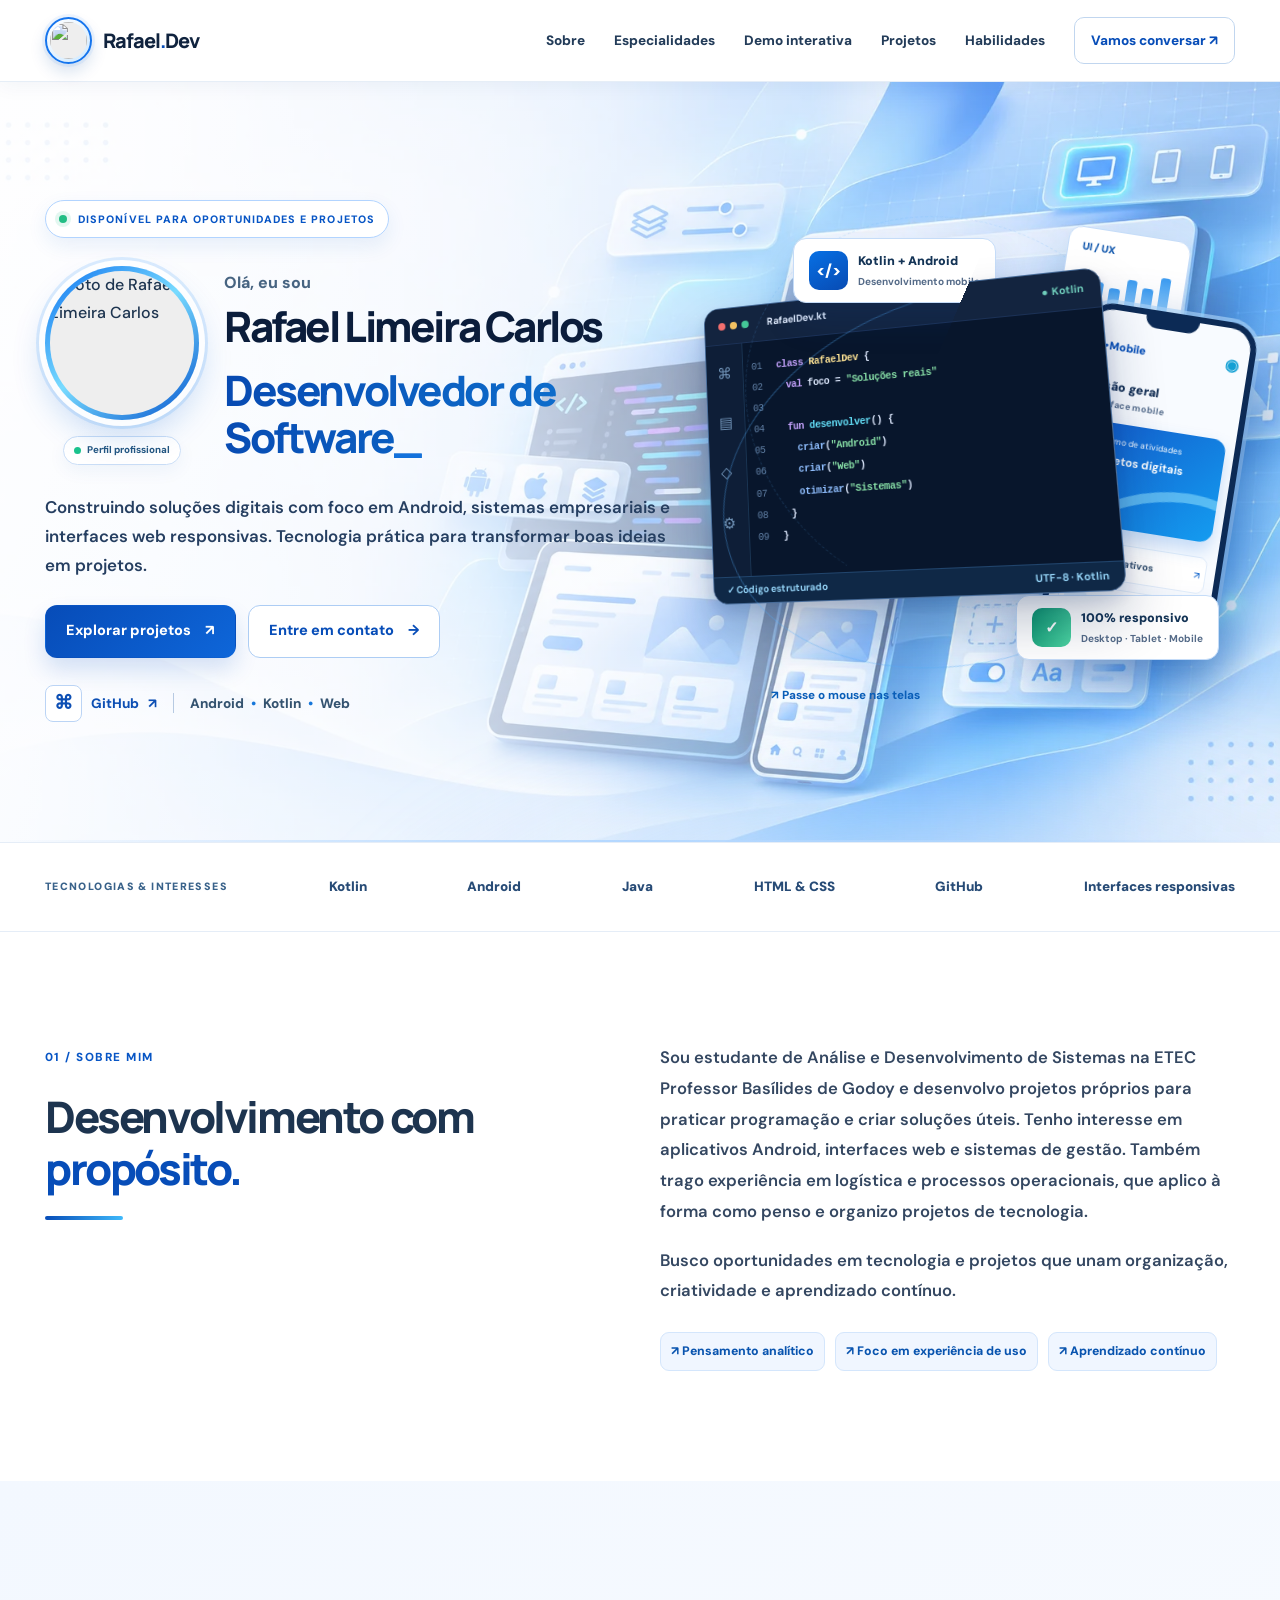
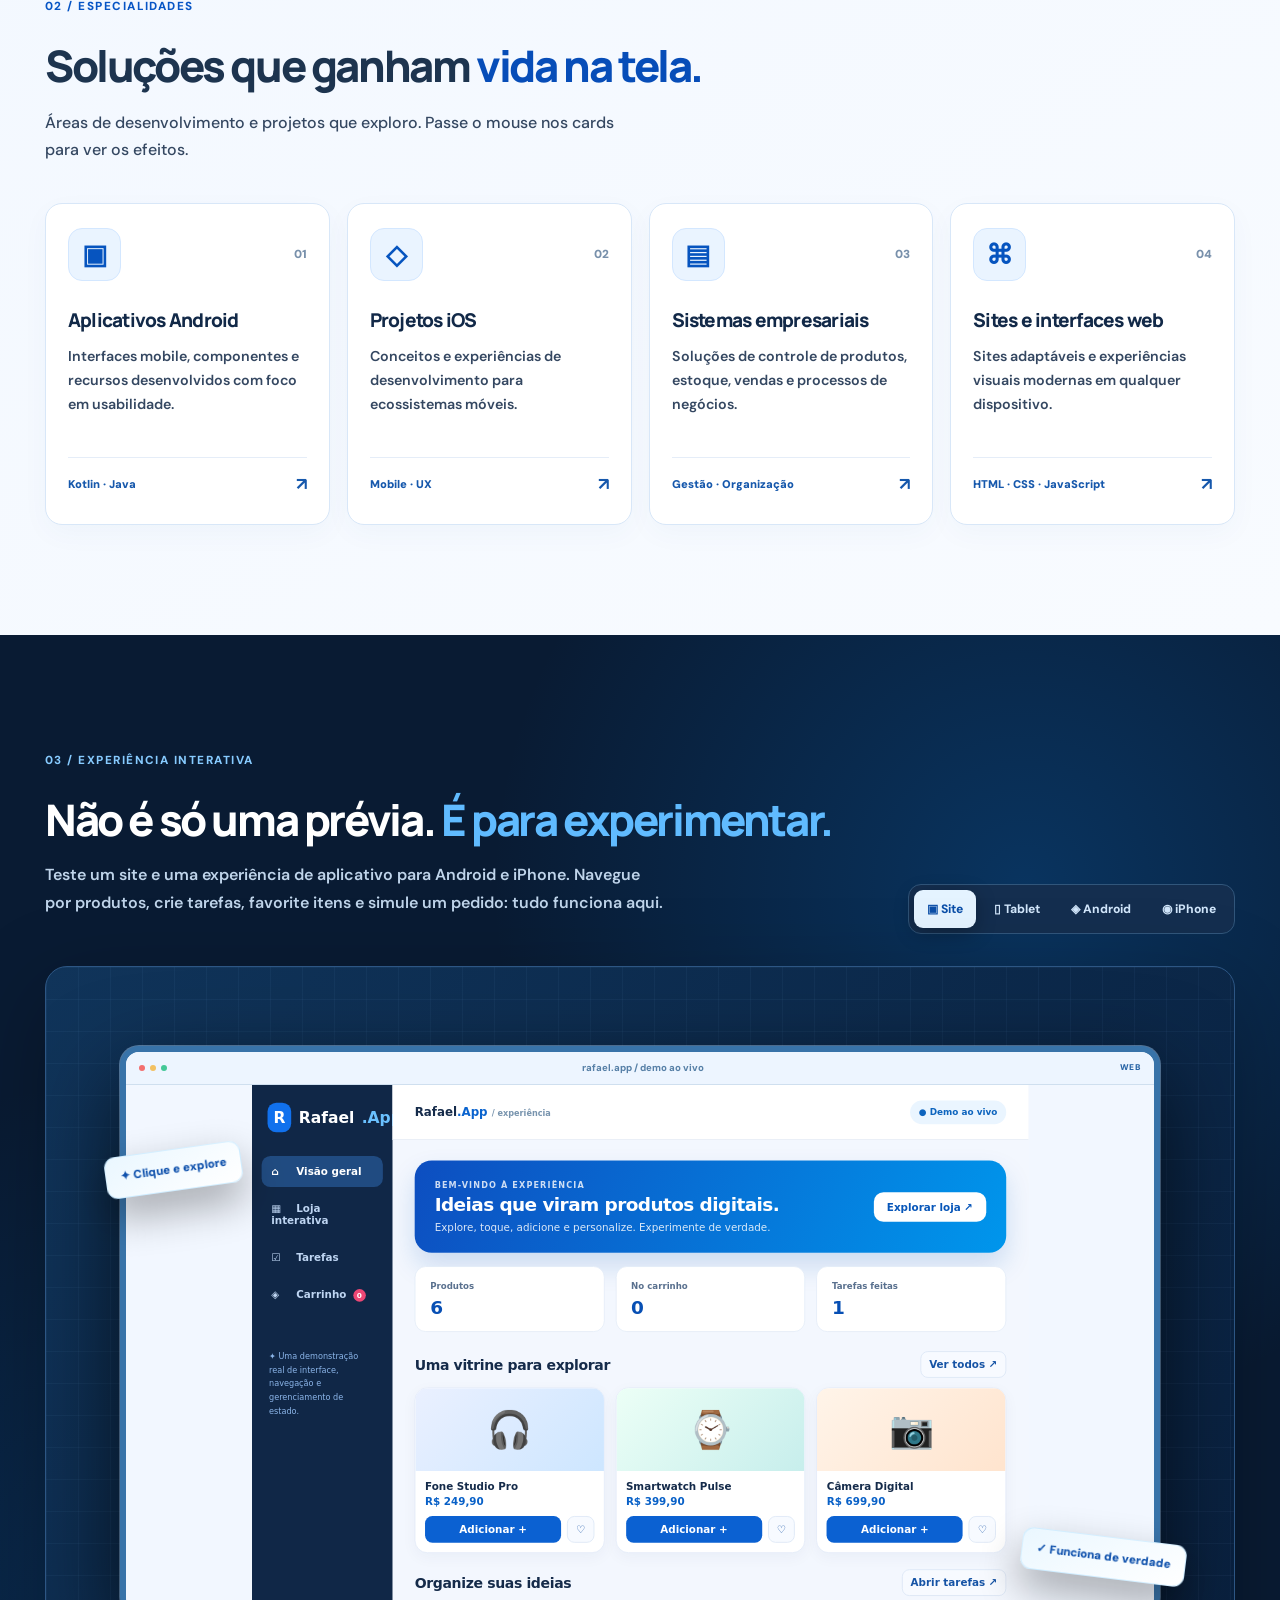
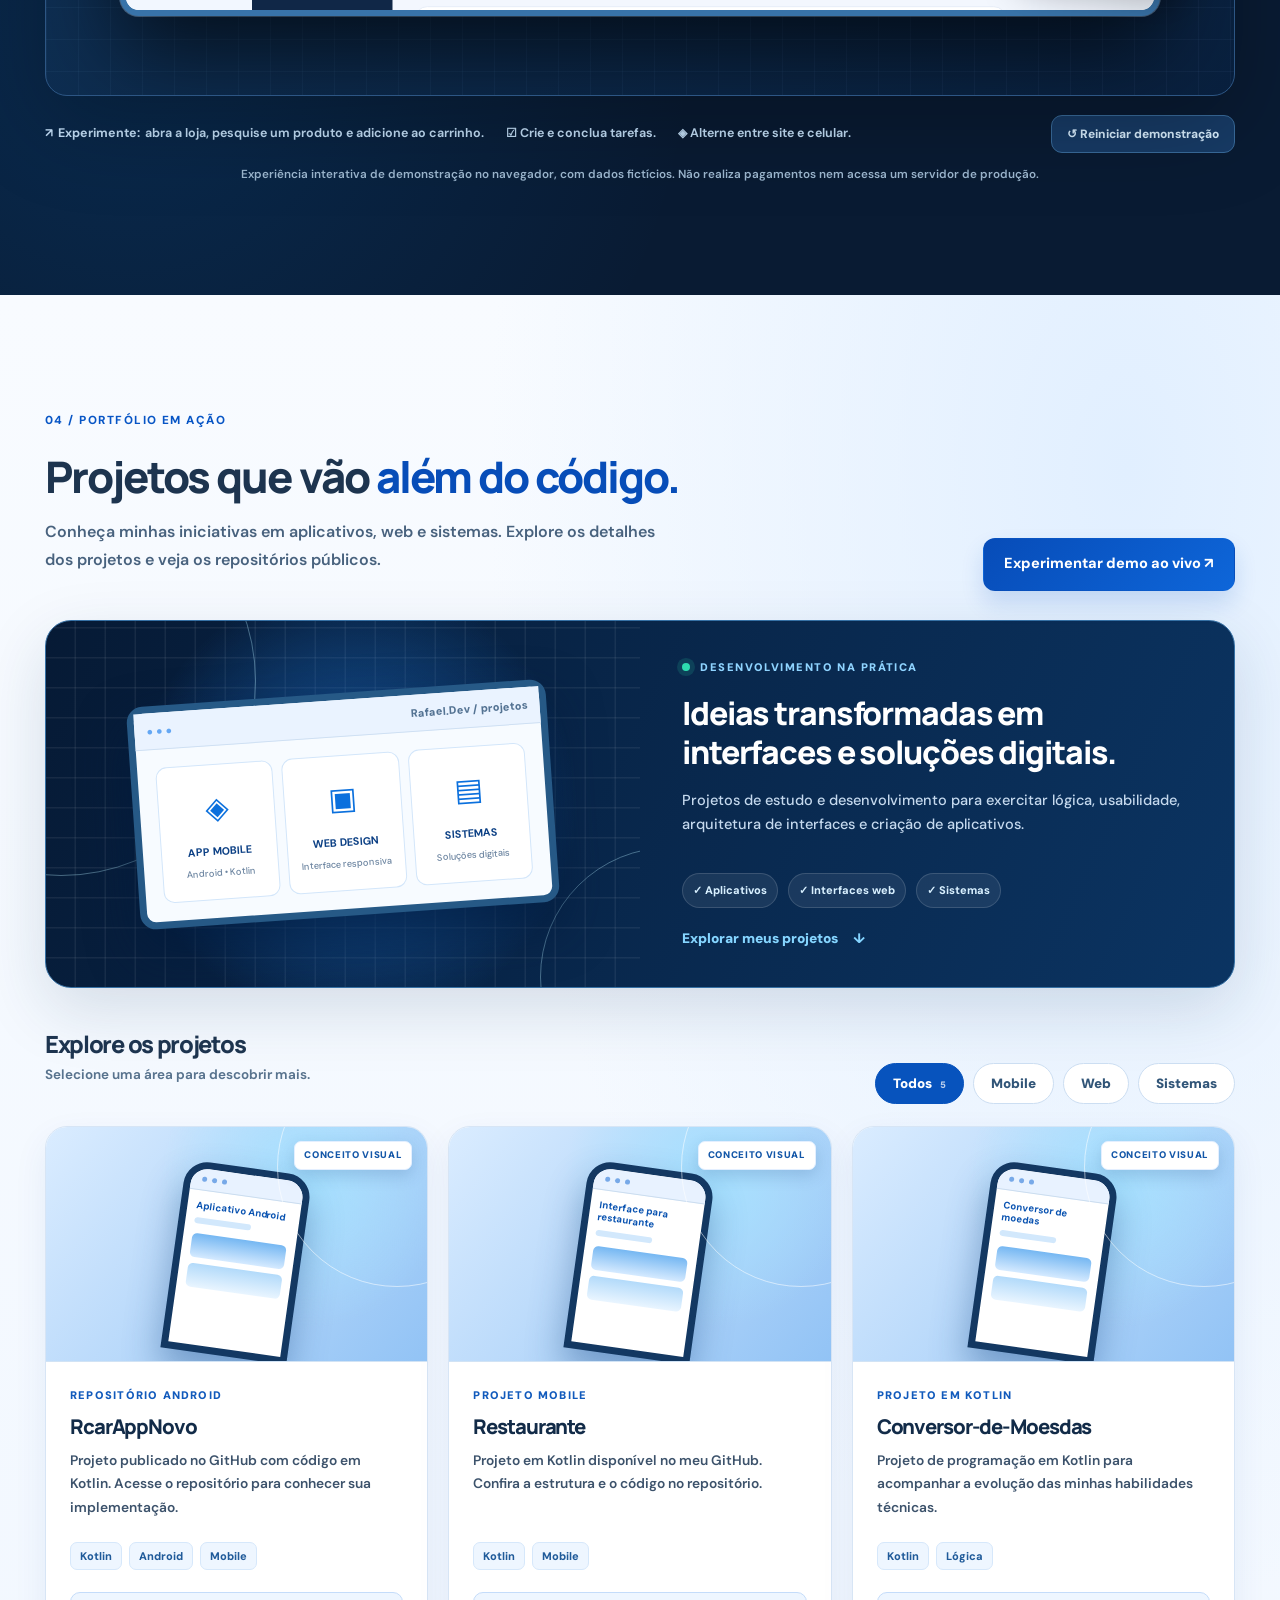
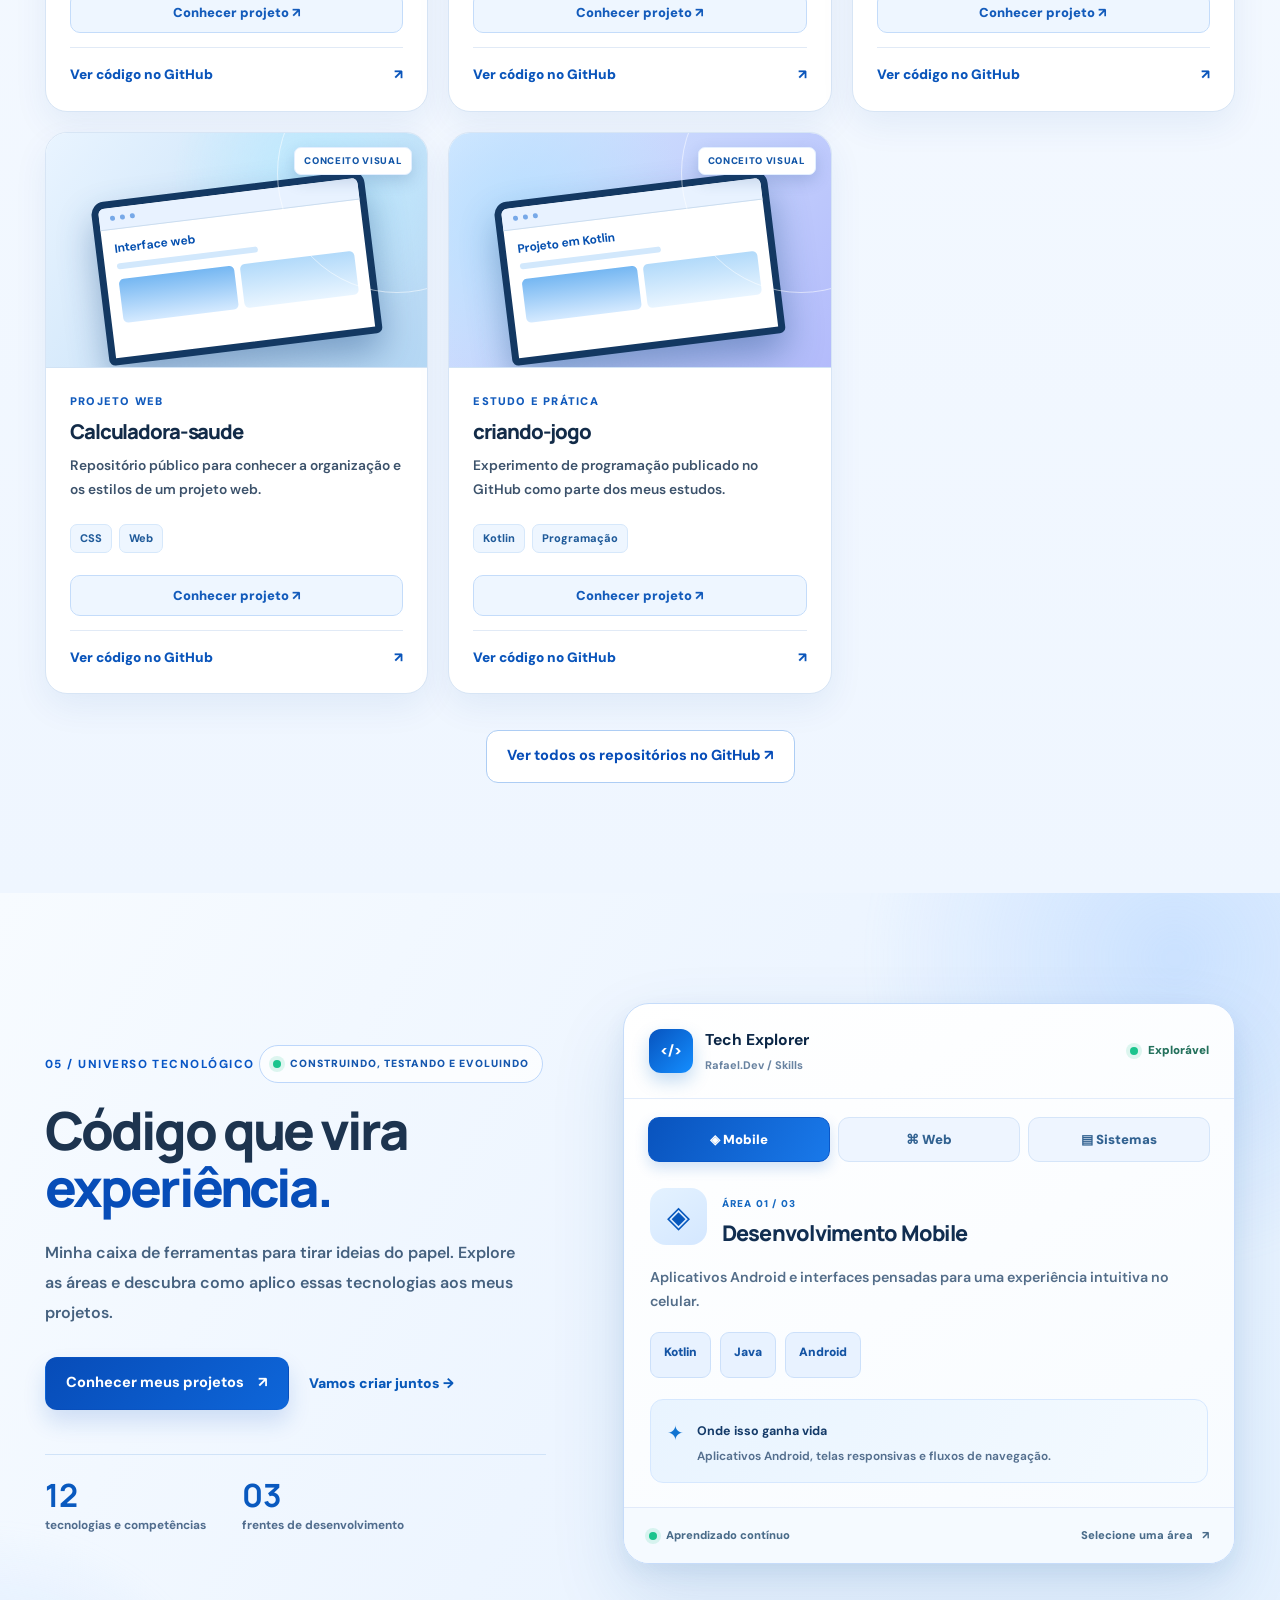
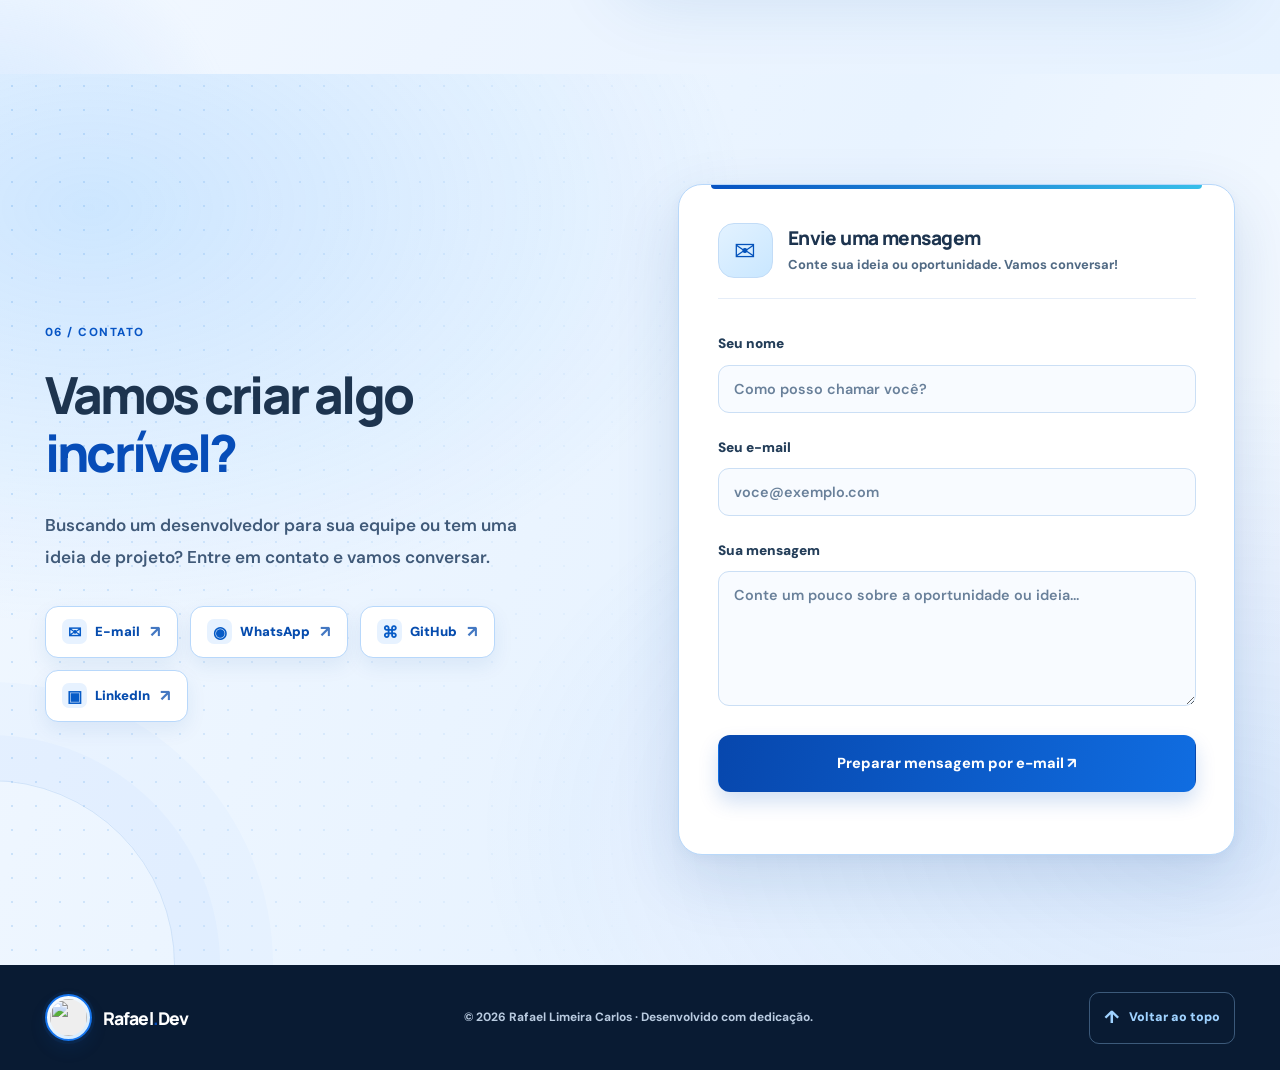
==== commit 2af60ab1: "Atualização portfólio v8 com foto profissional Melhorias na tela inicial, foto de perfil original e " ====
--- a/index.html
+++ b/index.html
@@ -8,6 +8,7 @@
   <meta property="og:type" content="website">
   <meta property="og:title" content="Rafael Limeira Carlos | Desenvolvedor de Software">
   <meta property="og:description" content="Conheça meus projetos Android, sistemas, interfaces web e soluções digitais.">
+  <meta name="color-scheme" content="light">
   <title>Rafael Limeira Carlos | Desenvolvedor de Software</title>
   <link rel="icon" href="favicon.svg" type="image/svg+xml">
   <link rel="preconnect" href="https://fonts.googleapis.com">
@@ -22,7 +23,7 @@
   <div class="reading-progress" id="readingProgress" aria-hidden="true"></div>
   <header class="site-header" id="inicio">
     <div class="container header-inner">
-      <a class="brand" href="#inicio" aria-label="Rafael ponto Dev, voltar ao início"><span class="brand-symbol">&lt;/&gt;</span><span>Rafael<span class="brand-dot">.</span>Dev</span></a>
+      <a class="brand" href="#inicio" aria-label="Rafael ponto Dev, voltar ao início"><span class="brand-avatar"><img src="assets/foto-rafael.png" alt="" width="44" height="44"></span><span>Rafael<span class="brand-dot">.</span>Dev</span></a>
       <button class="menu-toggle" id="menuToggle" type="button" aria-label="Abrir navegação" aria-expanded="false" aria-controls="navLinks"><span></span><span></span><span></span></button>
       <nav id="navLinks" class="nav-links" aria-label="Navegação principal">
         <a href="#sobre">Sobre</a><a href="#servicos">Especialidades</a><a href="#laboratorio">Demo interativa</a><a href="#projetos">Projetos</a><a href="#habilidades">Habilidades</a><a class="nav-contact" href="#contato">Vamos conversar <span aria-hidden="true">↗</span></a>
@@ -36,8 +37,18 @@
       <div class="container hero-grid">
         <div class="hero-content">
           <span class="eyebrow"><span class="pulse-dot"></span> DISPONÍVEL PARA OPORTUNIDADES E PROJETOS</span>
-          <p class="hero-pretitle">Olá, eu sou</p>
-          <h1 id="hero-title"><span data-field="nome">Rafael Limeira Carlos</span><span class="hero-title-gradient">Desenvolvedor de Software<span class="title-cursor">_</span></span></h1>
+          <div class="hero-identity">
+            <div class="hero-photo-col">
+              <div class="hero-photo-ring">
+                <img class="hero-photo" src="assets/foto-rafael.png" alt="Foto de Rafael Limeira Carlos" width="284" height="284" fetchpriority="high">
+              </div>
+              <span class="hero-photo-tag"><span class="tag-dot" aria-hidden="true"></span> Perfil profissional</span>
+            </div>
+            <div class="hero-heading">
+              <p class="hero-pretitle">Olá, eu sou</p>
+              <h1 id="hero-title"><span data-field="nome">Rafael Limeira Carlos</span><span class="hero-title-gradient">Desenvolvedor de Software<span class="title-cursor">_</span></span></h1>
+            </div>
+          </div>
           <p class="hero-description" data-field="resumo">Construindo soluções digitais com foco em Android, sistemas empresariais e interfaces web responsivas. Tecnologia prática para transformar boas ideias em projetos.</p>
           <div class="hero-actions">
             <a href="#projetos" class="button button-primary">Explorar projetos <span aria-hidden="true">↗</span></a>
@@ -73,18 +84,54 @@
       <article class="service-card reveal"><div class="service-top"><span class="service-glyph">⌘</span><span class="service-num">04</span></div><h3>Sites e interfaces web</h3><p>Sites adaptáveis e experiências visuais modernas em qualquer dispositivo.</p><span class="service-foot">HTML · CSS · JavaScript <b>↗</b></span></article>
     </div></div></section>
 
-    <section id="laboratorio" class="section section-lab"><div class="container"><div class="lab-header reveal"><div><span class="section-label">03 / EXPERIÊNCIA INTERATIVA</span><h2>Uma interface. <span class="highlight">Todas as telas.</span></h2><p>Teste a mesma interface em diferentes formatos. Clique para alternar a visualização.</p></div><div class="device-controls" role="group" aria-label="Formato da prévia"><button type="button" class="device-switch active" data-device="desktop" aria-pressed="true">▣ <span>Desktop</span></button><button type="button" class="device-switch" data-device="tablet" aria-pressed="false">▯ <span>Tablet</span></button><button type="button" class="device-switch" data-device="mobile" aria-pressed="false">▢ <span>Celular</span></button></div></div>
-      <div class="lab-workspace reveal"><div class="lab-sparks" aria-hidden="true"></div><div class="lab-device desktop" id="labDevice"><div class="lab-browser-top"><span class="traffic"><i></i><i></i><i></i></span><span class="lab-url">painel / visão geral</span><span class="lab-viewport-label" id="labViewportLabel">DESKTOP</span></div><div class="lab-app"><aside class="lab-sidebar"><div class="lab-mini-brand">R<span>·</span></div><span class="lab-sidebar-line active"></span><span class="lab-sidebar-line"></span><span class="lab-sidebar-line"></span><span class="lab-sidebar-line short"></span></aside><div class="lab-main"><div class="lab-app-head"><div><small>SEU PAINEL</small><strong>Visão geral</strong></div><span class="lab-avatar">RL</span></div><div class="lab-metrics"><div><small>Aplicativos</small><strong>Android</strong><span>● Desenvolvimento</span></div><div><small>Projetos</small><strong>Web</strong><span>● Interface</span></div><div><small>Organização</small><strong>Sistemas</strong><span>● Gestão</span></div></div><div class="lab-inner-grid"><div class="lab-graph"><span>Atividades de desenvolvimento</span><div class="lab-graph-bars"><i></i><i></i><i></i><i></i><i></i><i></i><i></i><i></i></div><small>Visão ilustrativa</small></div><div class="lab-tasks"><span>Próximas etapas</span><div><i>✓</i> Layout responsivo</div><div><i>✓</i> Código organizado</div><div><i>✓</i> Experiência intuitiva</div></div></div></div></div></div><div class="lab-floating-note note-left">✦ Layout adaptável</div><div class="lab-floating-note note-right">✓ Preview interativa</div></div>
-      <p class="lab-disclaimer">Demonstração visual interativa do portfólio — não é um sistema de gestão conectado a um banco de dados.</p>
+    <section id="laboratorio" class="section section-lab"><div class="container">
+      <div class="lab-header reveal"><div><span class="section-label">03 / EXPERIÊNCIA INTERATIVA</span><h2>Não é só uma prévia. <span class="highlight">É para experimentar.</span></h2><p>Teste um site e uma experiência de aplicativo para Android e iPhone. Navegue por produtos, crie tarefas, favorite itens e simule um pedido: tudo funciona aqui.</p></div>
+      <div class="device-controls" role="group" aria-label="Escolha a plataforma da demonstração"><button type="button" class="device-switch active" data-device="desktop" aria-pressed="true">▣ <span>Site</span></button><button type="button" class="device-switch" data-device="tablet" aria-pressed="false">▯ <span>Tablet</span></button><button type="button" class="device-switch" data-device="android" aria-pressed="false">◈ <span>Android</span></button><button type="button" class="device-switch" data-device="ios" aria-pressed="false">◉ <span>iPhone</span></button></div></div>
+      <div class="lab-workspace reveal"><div class="lab-sparks" aria-hidden="true"></div><div class="lab-device desktop" id="labDevice"><div class="lab-browser-top"><span class="traffic"><i></i><i></i><i></i></span><span class="lab-url" id="labUrl">rafael.app / demo ao vivo</span><span class="lab-viewport-label" id="labViewportLabel">WEB</span></div><div class="lab-frame-space" id="labFrameSpace"><iframe id="demoFrame" title="Demonstração funcional do site e aplicativo Rafael.App" src="demo.html" loading="lazy"></iframe></div></div><div class="lab-floating-note note-left">✦ Clique e explore</div><div class="lab-floating-note note-right">✓ Funciona de verdade</div></div>
+      <div class="demo-guide"><span>↗ <strong>Experimente:</strong> abra a loja, pesquise um produto e adicione ao carrinho.</span><span>☑ Crie e conclua tarefas.</span><span>◈ Alterne entre site e celular.</span><button type="button" id="demoReset" class="demo-reset">↺ Reiniciar demonstração</button></div>
+      <p class="lab-disclaimer">Experiência interativa de demonstração no navegador, com dados fictícios. Não realiza pagamentos nem acessa um servidor de produção.</p>
     </div></section>
 
-    <section id="projetos" class="section section-projects"><div class="container"><div class="section-heading reveal"><span class="section-label">04 / MEU CÓDIGO</span><h2>Projetos em <span class="highlight">destaque.</span></h2><p>Alguns repositórios públicos do meu GitHub. As capas abaixo são ilustrações; você pode substituí-las por capturas reais dos aplicativos.</p></div><div class="project-filters reveal" role="group" aria-label="Filtrar projetos"><button type="button" class="filter-button active" data-filter="todos" aria-pressed="true">Todos</button><button type="button" class="filter-button" data-filter="mobile" aria-pressed="false">Android / Mobile</button><button type="button" class="filter-button" data-filter="web" aria-pressed="false">Web</button><button type="button" class="filter-button" data-filter="sistemas" aria-pressed="false">Sistemas</button></div><div id="projectGrid" class="project-grid"></div><div class="all-projects"><a class="button button-outline" data-contact="github" href="https://github.com/rafaellimeiracarlos-cmd" target="_blank" rel="noopener noreferrer">Ver todos no GitHub ↗</a></div></div></section>
+    <section id="projetos" class="section section-projects"><div class="container">
+      <div class="project-showcase-heading reveal"><div><span class="section-label">04 / PORTFÓLIO EM AÇÃO</span><h2>Projetos que vão <span class="highlight">além do código.</span></h2><p>Conheça minhas iniciativas em aplicativos, web e sistemas. Explore os detalhes dos projetos e veja os repositórios públicos.</p></div><a href="#laboratorio" class="button button-primary">Experimentar demo ao vivo ↗</a></div>
+      <div class="project-feature reveal"><div class="feature-art"><div class="feature-app-window"><div class="feature-window-top"><span>● ● ●</span><span>Rafael.Dev / projetos</span></div><div class="feature-app-body"><div class="feature-widget"><span>◈</span><strong>APP MOBILE</strong><small>Android • Kotlin</small></div><div class="feature-widget"><span>▣</span><strong>WEB DESIGN</strong><small>Interface responsiva</small></div><div class="feature-widget"><span>▤</span><strong>SISTEMAS</strong><small>Soluções digitais</small></div></div></div><span class="feature-orb orb-one"></span><span class="feature-orb orb-two"></span></div><div class="feature-copy"><span class="feature-eyebrow"><span class="feature-signal"></span> DESENVOLVIMENTO NA PRÁTICA</span><h3>Ideias transformadas em interfaces e soluções digitais.</h3><p>Projetos de estudo e desenvolvimento para exercitar lógica, usabilidade, arquitetura de interfaces e criação de aplicativos.</p><div class="feature-points"><span>✓ Aplicativos</span><span>✓ Interfaces web</span><span>✓ Sistemas</span></div><a href="#projectGrid" class="feature-cta">Explorar meus projetos <span>↓</span></a></div></div>
+      <div class="project-toolbar reveal"><div><h3>Explore os projetos</h3><p>Selecione uma área para descobrir mais.</p></div><div class="project-filters" role="group" aria-label="Filtrar projetos"><button type="button" class="filter-button active" data-filter="todos" aria-pressed="true">Todos <span class="filter-count" id="allProjectsCount"></span></button><button type="button" class="filter-button" data-filter="mobile" aria-pressed="false">Mobile</button><button type="button" class="filter-button" data-filter="web" aria-pressed="false">Web</button><button type="button" class="filter-button" data-filter="sistemas" aria-pressed="false">Sistemas</button></div></div>
+      <div id="projectGrid" class="project-grid" aria-live="polite"></div><div class="all-projects"><a class="button button-outline" data-contact="github" href="https://github.com/rafaellimeiracarlos-cmd" target="_blank" rel="noopener noreferrer">Ver todos os repositórios no GitHub ↗</a></div>
+      <dialog class="project-dialog" id="projectDialog" aria-labelledby="projectDialogTitle"><button type="button" class="dialog-close" id="closeProjectDialog" aria-label="Fechar detalhes">×</button><span class="section-label">VISÃO GERAL DO PROJETO</span><span class="dialog-category" id="projectDialogCategory"></span><h3 id="projectDialogTitle"></h3><p id="projectDialogDescription"></p><div id="projectDialogTags" class="project-tags"></div><a id="projectDialogLink" class="button button-primary" target="_blank" rel="noopener noreferrer">Ver código no GitHub ↗</a></dialog>
+    </div></section>
 
-    <section id="habilidades" class="section section-skills"><div class="container skills-grid"><div class="reveal"><span class="section-label">05 / FERRAMENTAS</span><h2>Aprendizado e <span class="highlight">tecnologias.</span></h2><p>Conhecimentos e áreas de estudo que fazem parte dos meus projetos. Esta lista pode ser editada em <code>config.js</code>.</p></div><div class="skills-panel reveal"><div class="skills-panel-title"><span>◉</span> Stack & competências</div><div id="skillsList" class="skill-tags"></div><div class="skills-panel-footer"><span class="green-dot"></span> Em constante evolução</div></div></div></section>
+    <section id="habilidades" class="section section-skills" aria-labelledby="skills-title">
+      <div class="skills-ambient skills-ambient-one" aria-hidden="true"></div><div class="skills-ambient skills-ambient-two" aria-hidden="true"></div>
+      <div class="container skills-experience">
+        <div class="skills-intro reveal">
+          <span class="section-label">05 / UNIVERSO TECNOLÓGICO</span>
+          <span class="skills-kicker"><span class="skills-live-dot"></span> CONSTRUINDO, TESTANDO E EVOLUINDO</span>
+          <h2 id="skills-title">Código que vira <span class="highlight">experiência.</span></h2>
+          <p>Minha caixa de ferramentas para tirar ideias do papel. Explore as áreas e descubra como aplico essas tecnologias aos meus projetos.</p>
+          <div class="skills-intro-links"><a class="button button-primary" href="#projetos">Conhecer meus projetos <span aria-hidden="true">↗</span></a><a class="skills-text-link" href="#contato">Vamos criar juntos <span aria-hidden="true">→</span></a></div>
+          <div class="skills-mini-metrics"><div><strong id="skillsCount">12</strong><span>tecnologias e competências</span></div><div><strong>03</strong><span>frentes de desenvolvimento</span></div></div>
+        </div>
+        <div class="skills-console reveal" id="skillsConsole">
+          <div class="skills-console-top"><div class="skills-console-brand"><span class="skills-terminal-icon">&lt;/&gt;</span><span><strong>Tech Explorer</strong><small>Rafael.Dev / Skills</small></span></div><span class="skills-console-status"><span class="skills-live-dot"></span> Explorável</span></div>
+          <div class="skills-tabs" role="tablist" aria-label="Áreas de conhecimento">
+            <button class="skills-tab active" id="skill-tab-mobile" type="button" role="tab" aria-controls="skillDetail" aria-selected="true" data-skill-group="mobile">◈ <span>Mobile</span></button>
+            <button class="skills-tab" id="skill-tab-web" type="button" role="tab" aria-controls="skillDetail" aria-selected="false" tabindex="-1" data-skill-group="web">⌘ <span>Web</span></button>
+            <button class="skills-tab" id="skill-tab-sistemas" type="button" role="tab" aria-controls="skillDetail" aria-selected="false" tabindex="-1" data-skill-group="sistemas">▤ <span>Sistemas</span></button>
+          </div>
+          <div class="skills-dynamic" id="skillDetail" role="tabpanel" aria-labelledby="skill-tab-mobile" tabindex="0" aria-live="polite">
+            <div class="skills-detail-head"><span id="skillBadge" class="skills-detail-icon" aria-hidden="true">◈</span><div><span id="skillEyebrow" class="skills-detail-eyebrow">ÁREA 01 / 03</span><h3 id="skillTitle">Desenvolvimento Mobile</h3></div></div>
+            <p id="skillDescription" class="skills-detail-description">Desenvolvimento de aplicativos Android e interfaces pensadas para a experiência em dispositivos móveis.</p>
+            <div id="skillsList" class="skill-tags" aria-label="Tecnologias da área"></div>
+            <div class="skills-feature"><span class="skills-feature-icon">✦</span><div><strong>Onde isso ganha vida</strong><p id="skillApplication">Aplicativos Android, interfaces e experiências mobile.</p></div></div>
+          </div>
+          <div class="skills-console-footer"><span><span class="skills-live-dot"></span> Aprendizado contínuo</span><span>Selecione uma área <span aria-hidden="true">↗</span></span></div>
+        </div>
+      </div>
+    </section>
 
-    <section id="contato" class="section section-contact"><div class="container contact-grid"><div class="reveal"><span class="section-label">06 / CONTATO</span><h2>Vamos criar algo <span class="highlight">incrível?</span></h2><p>Buscando um desenvolvedor para sua equipe ou tem uma ideia de projeto? Entre em contato e vamos conversar.</p><div id="contactLinks" class="contact-links"></div><p class="contact-note">Dados de contato editáveis em <code>config.js</code>. Nenhum formulário envia dados para um servidor.</p></div><form class="contact-form reveal" id="contactForm"><div class="form-heading"><span class="form-icon">✉</span><div><h3>Envie uma mensagem</h3><p>Prepare um e-mail com os dados abaixo.</p></div></div><label for="nomeContato">Seu nome</label><input id="nomeContato" name="nome" type="text" required maxlength="100" autocomplete="name" placeholder="Como posso chamar você?"><label for="emailContato">Seu e-mail</label><input id="emailContato" name="email" type="email" required maxlength="150" autocomplete="email" placeholder="voce@exemplo.com"><label for="mensagemContato">Sua mensagem</label><textarea id="mensagemContato" name="mensagem" rows="4" required maxlength="2000" placeholder="Conte um pouco sobre a oportunidade ou ideia..."></textarea><button class="button button-primary form-submit" type="submit">Abrir meu aplicativo de e-mail ↗</button><p id="formFeedback" class="form-feedback" role="status" aria-live="polite"></p></form></div></section>
+    <section id="contato" class="section section-contact"><div class="container contact-grid"><div class="reveal"><span class="section-label">06 / CONTATO</span><h2>Vamos criar algo <span class="highlight">incrível?</span></h2><p>Buscando um desenvolvedor para sua equipe ou tem uma ideia de projeto? Entre em contato e vamos conversar.</p><div id="contactLinks" class="contact-links"></div></div><form class="contact-form reveal" id="contactForm"><div class="form-heading"><span class="form-icon">✉</span><div><h3>Envie uma mensagem</h3><p>Conte sua ideia ou oportunidade. Vamos conversar!</p></div></div><label for="nomeContato">Seu nome</label><input id="nomeContato" name="nome" type="text" required maxlength="100" autocomplete="name" placeholder="Como posso chamar você?"><label for="emailContato">Seu e-mail</label><input id="emailContato" name="email" type="email" required maxlength="150" autocomplete="email" placeholder="voce@exemplo.com"><label for="mensagemContato">Sua mensagem</label><textarea id="mensagemContato" name="mensagem" rows="4" required maxlength="2000" placeholder="Conte um pouco sobre a oportunidade ou ideia..."></textarea><button class="button button-primary form-submit" type="submit">Preparar mensagem por e-mail ↗</button><p id="formFeedback" class="form-feedback" role="status" aria-live="polite"></p></form></div></section>
   </main>
-  <footer class="footer"><div class="container footer-inner"><a class="brand" href="#inicio"><span class="brand-symbol">&lt;/&gt;</span><span>Rafael<span class="brand-dot">.</span>Dev</span></a><p>© <span id="year"></span> <span data-field="nome">Rafael Limeira Carlos</span> · Desenvolvido com dedicação.</p><a href="#inicio">Voltar ao topo ↑</a></div></footer>
-  <a href="#inicio" class="back-top" id="backTop" aria-label="Voltar ao topo">↑</a>
+  <footer class="footer"><div class="container footer-inner"><a class="brand" href="#inicio" data-scroll-top><span class="brand-avatar"><img src="assets/foto-rafael.png" alt="" width="44" height="44"></span><span>Rafael<span class="brand-dot">.</span>Dev</span></a><p>© <span id="year"></span> <span data-field="nome">Rafael Limeira Carlos</span> · Desenvolvido com dedicação.</p><a href="#inicio" class="footer-top-link" data-scroll-top aria-label="Voltar ao início da página"><span aria-hidden="true">↑</span> Voltar ao topo</a></div></footer>
+  <a href="#inicio" class="back-top" id="backTop" data-scroll-top aria-label="Voltar ao início da página" title="Voltar ao topo"><span aria-hidden="true">↑</span></a>
 </body>
 </html>
--- a/styles.css
+++ b/styles.css
@@ -262,3 +262,213 @@
 @media(max-width:370px){.hero-stage{min-height:278px}.editor-window{height:215px}.app-phone{height:225px}.editor-code{font-size:.38rem}.chip-web{bottom:-3%}.eyebrow{font-size:.51rem}.hero-actions{flex-direction:column}.hero-actions .button{width:100%}.device-switch span{font-size:.66rem}.lab-browser-top{padding-inline:8px}.lab-app-head strong{font-size:.75rem}.lab-device.desktop .lab-tasks>div{font-size:.48rem}}
 @media(hover:none),(pointer:coarse){.stage-hint{display:none}.service-card:hover,.project-card:hover{transform:none}.floating-chip,.floating-tile{animation:none}.tilt-card{will-change:auto}}
 @media(prefers-reduced-motion:reduce){html{scroll-behavior:auto}.title-cursor{animation:none}.floating-chip,.floating-tile{animation:none}*,*::before,*::after{transition-duration:.01ms!important;animation-duration:.01ms!important;animation-iteration-count:1!important}.js .reveal{opacity:1;transform:none}}
+
+/* Ajustes v4: botões de contato e navegação de retorno ao topo */
+.contact-links{gap:11px}
+.contact-links .contact-button{min-height:48px;padding:10px 13px;border-radius:12px;gap:8px;box-shadow:0 5px 15px rgba(13,75,160,.09);transition:transform .2s ease,box-shadow .2s ease,border-color .2s ease,background .2s ease}
+.contact-button-icon{display:inline-grid;place-items:center;width:25px;height:25px;border-radius:7px;background:#e7f2ff;color:#075bc7;font-size:1rem;flex-shrink:0}
+.contact-button-label{white-space:nowrap}
+.contact-button-arrow{font-size:1rem;margin-left:2px;opacity:.75;transition:transform .2s ease}
+.contact-links .contact-button:hover{transform:translateY(-3px);border-color:#0b66d5;background:#f5faff;box-shadow:0 13px 25px rgba(12,81,173,.18)}
+.contact-button:hover .contact-button-arrow{transform:translate(2px,-2px)}
+.footer-inner .footer-top-link{display:inline-flex;align-items:center;gap:9px;padding:10px 14px;border:1px solid rgba(156,206,255,.35);border-radius:10px;color:#d9edff;font-size:.82rem;transition:background .2s,transform .2s,border-color .2s}
+.footer-inner .footer-top-link:hover{background:#143860;border-color:#9fd2ff;transform:translateY(-2px)}
+.footer-top-link span{font-size:1.1rem}
+.back-top{border:1px solid #77baff;box-shadow:0 12px 28px rgba(6,71,160,.3);font-size:1.4rem;transition:opacity .25s,visibility .25s,transform .25s,background .2s}
+.back-top.visible:hover{background:#003f9b;transform:translateY(-4px)}
+.back-top:active,.contact-button:active,.footer-top-link:active{transform:scale(.97)}
+.contact-button:focus-visible,.footer-top-link:focus-visible,.back-top:focus-visible{outline:3px solid #ffb949;outline-offset:4px}
+@media(max-width:580px){.contact-links .contact-button{flex:1 1 135px;justify-content:center}.contact-button-label{white-space:normal}.back-top{right:16px;bottom:17px}}
+
+/* Versão 5 — Seção de contato redesenhada */
+.section-contact{position:relative;isolation:isolate;overflow:hidden;background:radial-gradient(ellipse at 7% 15%,rgba(79,169,255,.22),transparent 39%),radial-gradient(ellipse at 95% 85%,rgba(32,115,234,.14),transparent 43%),linear-gradient(115deg,#f2f8ff 0%,#e8f3ff 55%,#f8fbff 100%)}
+.section-contact:before{content:"";position:absolute;inset:0;z-index:-1;opacity:.32;background-image:radial-gradient(#6dacec 1px,transparent 1px);background-size:24px 24px;mask-image:linear-gradient(100deg,#000,transparent 58%);pointer-events:none}
+.section-contact:after{content:"";position:absolute;width:370px;height:370px;border:1px solid rgba(34,112,213,.15);border-radius:50%;left:-195px;bottom:-185px;box-shadow:0 0 0 45px rgba(73,146,242,.035),0 0 0 98px rgba(73,146,242,.025);z-index:-1;pointer-events:none}
+.contact-grid{gap:clamp(35px,6vw,90px);align-items:center}
+.contact-grid>div:first-child{position:relative;padding:16px 0}
+.contact-grid h2{font-size:clamp(2.45rem,4vw,4.2rem);line-height:1.13;letter-spacing:-.055em;max-width:540px}
+.contact-grid>div:first-child>p:not(.contact-note){font-size:1.07rem;line-height:1.9;max-width:475px;color:#405a79;margin:27px 0 32px}
+.contact-links{gap:12px}
+.contact-links .contact-button{background:#fff;border:1px solid #b8d8fb;min-height:52px;border-radius:13px;padding:11px 16px;color:#064cae;box-shadow:0 8px 20px rgba(15,72,150,.08)}
+.contact-links .contact-button:hover{background:#e9f4ff;box-shadow:0 18px 30px rgba(10,77,172,.15)}
+.contact-form{position:relative;border-radius:24px;border:1px solid #b8d8fa;padding:clamp(24px,3vw,42px);box-shadow:0 24px 65px rgba(13,66,137,.14),0 4px 12px rgba(13,66,137,.045);gap:9px}
+.contact-form:before{content:"";position:absolute;top:0;left:32px;right:32px;height:4px;background:linear-gradient(90deg,#0652c2,#37bee9);border-radius:0 0 7px 7px}
+.form-heading{gap:15px;margin-bottom:19px;padding-bottom:20px;border-bottom:1px solid #e5edf8}
+.form-icon{width:55px;height:55px;font-size:1.65rem;background:linear-gradient(140deg,#e3f2ff,#c9e7ff);color:#0452bb;border:1px solid #c2dcf7;border-radius:16px}
+.form-heading h3{font-size:1.19rem;letter-spacing:-.03em}.form-heading p{font-size:.81rem;line-height:1.5;margin-top:5px}
+.contact-form label{margin-top:5px;font-size:.85rem}
+.contact-form input,.contact-form textarea{background:#f8fbff;border:1px solid #cbdff5;border-radius:11px;padding:14px 15px;font-size:.9rem;transition:background .2s,border-color .2s,box-shadow .2s}
+.contact-form textarea{min-height:135px}
+.contact-form input:hover,.contact-form textarea:hover{border-color:#8bbdf4}
+.form-submit{border-radius:12px;min-height:57px;margin-top:11px;background:linear-gradient(105deg,#0747ad,#106de1);box-shadow:0 10px 20px rgba(5,81,194,.18)}
+.form-submit:hover{box-shadow:0 15px 25px rgba(5,81,194,.26)}
+@media(max-width:780px){.contact-grid{align-items:stretch}.contact-grid>div:first-child{padding:0}.section-contact:after{display:none}}
+@media(max-width:580px){.contact-grid h2{font-size:clamp(2.25rem,9vw,3.2rem)}.contact-form{padding:23px}.contact-links .contact-button{flex:1 1 135px}.form-heading{align-items:flex-start}}
+
+/* Tech Explorer — seção de competências v6 */
+.section-skills{position:relative;overflow:hidden;background:linear-gradient(120deg,#f7fbff 0%,#edf5ff 50%,#e6f2ff 100%);isolation:isolate}
+.skills-ambient{position:absolute;z-index:-1;pointer-events:none;border-radius:50%;filter:blur(8px)}
+.skills-ambient-one{width:650px;height:650px;right:-220px;top:-260px;background:radial-gradient(circle,#8bbdff55,transparent 67%)}
+.skills-ambient-two{width:500px;height:500px;left:-260px;bottom:-350px;background:radial-gradient(circle,#b8d8ff88,transparent 70%)}
+.skills-experience{display:grid;grid-template-columns:.9fr 1.1fr;align-items:center;gap:clamp(32px,6vw,100px)}
+.skills-intro{max-width:520px}.skills-kicker{display:inline-flex;align-items:center;gap:9px;margin:14px 0 19px;padding:9px 13px;border:1px solid #bdd7fb;background:#ffffffb8;color:#1557ae;border-radius:100px;font-size:.65rem;font-weight:900;letter-spacing:.1em}
+.skills-live-dot{display:inline-block;width:8px;height:8px;flex:none;border-radius:50%;background:#1bc48d;box-shadow:0 0 0 4px #1bc48d23}
+.skills-intro h2{max-width:540px;font-size:clamp(2.5rem,4.1vw,4.5rem);line-height:1.08;letter-spacing:-.055em}
+.skills-intro>p{max-width:475px;margin:23px 0 0;color:#45617f;font-weight:600;font-size:1rem;line-height:1.85}
+.skills-intro-links{margin-top:30px;display:flex;align-items:center;flex-wrap:wrap;gap:20px}
+.skills-text-link{font-size:.87rem;font-weight:900;color:#0959ba;transition:transform .2s}.skills-text-link:hover{transform:translateX(4px)}
+.skills-mini-metrics{display:flex;gap:36px;margin-top:44px;padding-top:24px;border-top:1px solid #d0e3f8}
+.skills-mini-metrics>div{display:flex;flex-direction:column;gap:4px}
+.skills-mini-metrics strong{font-size:2rem;line-height:1;color:#0959bf;font-family:Manrope,sans-serif}
+.skills-mini-metrics span{font-size:.74rem;font-weight:750;color:#516d8e}
+.skills-console{overflow:hidden;background:linear-gradient(150deg,#fff,#f7fbff);border:1px solid #c6dcfa;border-radius:26px;box-shadow:0 32px 75px #1254a023,0 9px 22px #0d4f9813;transition:transform .3s,box-shadow .3s}
+.skills-console:hover{transform:translateY(-5px);box-shadow:0 37px 85px #1254a02e}
+.skills-console-top{display:flex;align-items:center;justify-content:space-between;gap:12px;padding:23px 25px;border-bottom:1px solid #e2ecfb}
+.skills-console-brand{display:flex;align-items:center;gap:12px}.skills-terminal-icon{display:grid;place-items:center;background:linear-gradient(135deg,#0754bf,#148eff);color:white;border-radius:12px;width:44px;height:44px;box-shadow:0 8px 17px #1473cb40;font-size:.86rem;font-weight:900}
+.skills-console-brand strong{display:block;color:#0a2545;font-size:.98rem}.skills-console-brand small{display:block;color:#6983a1;font-size:.69rem;font-weight:750;margin-top:3px}
+.skills-console-status{display:flex;align-items:center;gap:10px;color:#24715c;font-weight:900;font-size:.72rem}
+.skills-tabs{display:grid;grid-template-columns:repeat(3,minmax(0,1fr));gap:8px;padding:18px 24px 0}
+.skills-tab{cursor:pointer;border:1px solid #d5e5f9;background:#eef5ff;color:#326291;border-radius:11px;font-family:inherit;font-weight:900;font-size:.82rem;min-height:45px;transition:background .2s,border-color .2s,color .2s,transform .2s}
+.skills-tab:hover{transform:translateY(-2px);background:#e2efff}.skills-tab.active{color:#fff;background:linear-gradient(120deg,#0953bd,#1979ea);border-color:#0957c8;box-shadow:0 6px 14px #1266cc30}
+.skills-tab:focus-visible{outline:3px solid #63adff;outline-offset:3px}
+.skills-dynamic{padding:26px 26px 22px;min-height:345px;outline-offset:-4px}
+.skills-detail-head{display:flex;align-items:center;gap:15px}.skills-detail-icon{height:57px;width:57px;display:grid;place-items:center;flex:none;font-size:1.85rem;border-radius:16px;background:linear-gradient(145deg,#e4f2ff,#d4e7ff);color:#0657bd}
+.skills-detail-eyebrow{font-size:.62rem;font-weight:900;letter-spacing:.12em;color:#1769c1}.skills-detail-head h3{font-size:1.35rem;letter-spacing:-.035em;margin-top:5px;color:#112e51}
+.skills-detail-description{margin:19px 0!important;max-width:unset!important;font-size:.89rem!important;line-height:1.7;color:#536d89;font-weight:600}
+.skills-dynamic .skill-tags{min-height:46px;gap:9px}.skills-dynamic .skill-tags .skill-chip{background:#e8f2ff;border:1px solid #cce0fa;color:#1454a4;border-radius:9px;padding:9px 13px;font-size:.75rem;font-weight:900;animation:chipReveal .38s both;animation-delay:var(--chip-delay);transition:transform .2s,background .2s}
+.skills-dynamic .skill-tags .skill-chip:hover{background:#cde5ff;transform:translateY(-3px)}
+.skills-feature{display:flex;align-items:flex-start;gap:13px;padding:16px;margin-top:21px;background:linear-gradient(115deg,#e9f4ff,#f4faff);border:1px solid #d6e8ff;border-radius:13px}
+.skills-feature-icon{font-size:1.25rem;color:#1174d1}.skills-feature strong{color:#153b69;font-size:.78rem}.skills-feature p{margin:4px 0 0!important;color:#55708f;font-size:.74rem!important;line-height:1.6;font-weight:650}
+.skills-console-footer{display:flex;justify-content:space-between;align-items:center;gap:8px;padding:18px 25px;border-top:1px solid #e1eafa;background:#f5faff;color:#4a6c8a;font-size:.7rem;font-weight:850}.skills-console-footer>span{display:inline-flex;align-items:center;gap:9px}
+.skill-panel-enter{animation:skillPanelReveal .38s ease both}@keyframes skillPanelReveal{from{opacity:.45;transform:translateY(7px)}to{opacity:1;transform:translateY(0)}}@keyframes chipReveal{from{opacity:0;transform:translateY(8px)}to{opacity:1;transform:translateY(0)}}
+@media(max-width:980px){.skills-experience{grid-template-columns:1fr;gap:35px}.skills-intro{max-width:720px}.skills-intro>p{max-width:630px}.skills-console{max-width:720px;width:100%}}
+@media(max-width:580px){.skills-intro h2{font-size:clamp(2.35rem,10vw,3.4rem)}.skills-kicker{font-size:.57rem}.skills-intro-links{gap:17px}.skills-mini-metrics{gap:28px;margin-top:30px}.skills-console-top{padding:18px}.skills-console-status{font-size:.65rem}.skills-tabs{padding:16px 15px 0;gap:6px}.skills-tab{font-size:.72rem;min-height:43px}.skills-dynamic{padding:20px 17px;min-height:365px}.skills-detail-head h3{font-size:1.17rem}.skills-feature{padding:13px}.skills-console-footer{padding:16px;font-size:.63rem}}
+@media(prefers-reduced-motion:reduce){.skill-panel-enter,.skills-dynamic .skill-tags .skill-chip{animation:none}.skills-console:hover,.skills-tab:hover{transform:none}}
+
+/* V7 — Showcase de produto com navegação funcional dentro do frame */
+.lab-header{align-items:flex-end;flex-wrap:wrap}
+.lab-header h2{max-width:850px}
+.device-controls{flex-wrap:wrap;justify-content:center}
+.lab-workspace{min-height:730px;padding:34px 22px;overflow:hidden}
+.lab-device{width:min(1040px,100%);height:570px;border:6px solid #3873a9;border-radius:19px;overflow:hidden;position:relative;z-index:2;transition:width .55s ease,height .55s ease,border-radius .55s ease;box-shadow:0 32px 90px #000a,0 0 0 1px #a8d4ff80}
+.lab-device.tablet{width:min(610px,96%);height:630px;border-width:11px;border-radius:25px}
+.lab-device.android,.lab-device.ios{width:330px;max-width:96%;height:640px;border:9px solid #172941;border-radius:41px;box-shadow:0 28px 80px #000b,0 0 0 2px #547b9e}
+.lab-device.ios{border-color:#d7e2f2;box-shadow:0 28px 80px #000b,0 0 0 2px #fff9}
+.lab-device.android:before,.lab-device.ios:before{content:"";position:absolute;top:4px;left:50%;transform:translateX(-50%);width:64px;height:11px;border-radius:0 0 12px 12px;background:#172941;z-index:7;pointer-events:none}
+.lab-device.ios:before{background:#d7e2f2}
+.lab-browser-top{height:33px;position:relative;z-index:3}
+.lab-device.android .lab-browser-top,.lab-device.ios .lab-browser-top{height:18px;background:#fff}
+.lab-device.android .lab-browser-top>*,.lab-device.ios .lab-browser-top>*{visibility:hidden}
+.lab-frame-space{width:100%;height:calc(100% - 33px);position:relative;overflow:hidden;background:#f2f7ff}
+.lab-device.android .lab-frame-space,.lab-device.ios .lab-frame-space{height:calc(100% - 18px)}
+.lab-frame-space iframe{border:0;position:absolute;left:50%;top:50%;transform-origin:center center;display:block;background:#f3f7ff}
+.demo-guide{display:flex;align-items:center;flex-wrap:wrap;gap:10px 22px;margin-top:19px;color:#c5e1fa;font-size:.78rem;font-weight:650;line-height:1.5}
+.demo-guide span{display:inline-flex;align-items:center;gap:5px}
+.demo-reset{background:#173b66;border:1px solid #396b9b;color:#d9efff;padding:10px 15px;border-radius:11px;font-weight:800;font-size:.75rem;margin-left:auto;cursor:pointer}
+.demo-reset:hover{background:#275b8e}
+.lab-disclaimer{margin-top:12px;color:#9db8d0}
+@media(max-width:780px){.lab-workspace{min-height:680px;padding:22px 10px}.lab-device.desktop{width:100%;height:460px}.lab-device.tablet{width:min(510px,96%);height:590px}.lab-device.android,.lab-device.ios{width:316px;height:610px}.lab-floating-note{display:none}}
+@media(max-width:580px){.device-controls{display:grid;grid-template-columns:repeat(4,minmax(0,1fr));width:100%}.device-switch{font-size:.65rem;padding:10px 4px}.lab-workspace{min-height:650px;padding:15px 7px}.lab-device.desktop{width:100%;height:490px}.lab-device.tablet{width:95%;height:550px}.lab-device.android,.lab-device.ios{width:300px;height:600px}.demo-reset{margin-left:0}}
+
+/* V7 — Vitrine editorial de projetos */
+.section-projects{background:radial-gradient(ellipse at 88% 8%,#e1efff,transparent 40%),linear-gradient(180deg,#f8fbff,#eff6ff)}
+.project-showcase-heading{display:flex;justify-content:space-between;align-items:end;gap:22px;margin-bottom:29px}
+.project-showcase-heading>div{max-width:730px}.project-showcase-heading h2{line-height:1.08;margin-bottom:18px;letter-spacing:-.045em}.project-showcase-heading p{max-width:610px;color:#48627e;line-height:1.7;font-weight:600}
+.project-showcase-heading>.button{flex-shrink:0;white-space:nowrap}
+.project-feature{display:grid;grid-template-columns:1fr 1fr;min-height:344px;border-radius:26px;background:linear-gradient(115deg,#061a35,#0b3462);box-shadow:0 22px 65px #12395d25;overflow:hidden;margin-bottom:42px;border:1px solid #3671a5}
+.feature-art{min-height:330px;position:relative;display:grid;place-items:center;overflow:hidden;background:radial-gradient(circle at 52% 50%,#207de1a8,transparent 62%),repeating-linear-gradient(0deg,transparent 0 28px,#fff1 29px 30px),repeating-linear-gradient(90deg,transparent 0 28px,#fff1 29px 30px)}
+.feature-app-window{position:relative;z-index:2;width:min(420px,86%);border-radius:16px;background:#f7fbff;border:7px solid #265986;box-shadow:0 23px 50px #001a3ca8;transform:rotate(-4deg);transition:transform .5s}
+.project-feature:hover .feature-app-window{transform:rotate(0) translateY(-5px)}
+.feature-window-top{display:flex;justify-content:space-between;gap:10px;background:#eaf3ff;border-bottom:1px solid #cfe0f3;padding:9px 12px;font-size:.68rem;font-weight:850;color:#547393}.feature-window-top>span:first-child{color:#64a7f3}
+.feature-app-body{padding:18px;display:grid;grid-template-columns:repeat(3,minmax(0,1fr));gap:9px}.feature-widget{border:1px solid #d3e6fa;background:white;padding:17px 8px;border-radius:11px;text-align:center;min-width:0}.feature-widget>span{display:block;color:#0b70dd;font-size:1.9rem;margin-bottom:8px}.feature-widget strong{display:block;font-size:.67rem;color:#0b3f84}.feature-widget small{display:block;margin-top:6px;font-size:.58rem;color:#6b84a0}
+.feature-orb{position:absolute;border-radius:50%;border:1px solid #b6edff5c;pointer-events:none}.orb-one{width:390px;height:390px;left:-180px;top:-135px}.orb-two{width:260px;height:260px;right:-160px;bottom:-120px}
+.feature-copy{padding:37px 42px;display:flex;flex-direction:column;justify-content:center;align-items:start;gap:17px}.feature-eyebrow{font-size:.69rem;font-weight:900;letter-spacing:.13em;color:#8fd4ff}.feature-signal{display:inline-block;width:8px;height:8px;margin-right:6px;background:#2dddaf;border-radius:50%;box-shadow:0 0 0 5px #2dddaf25}.feature-copy h3{color:white;font-size:clamp(1.45rem,2.5vw,2.15rem);letter-spacing:-.035em;line-height:1.22}.feature-copy>p{color:#c5d9ee;font-size:.91rem;line-height:1.7}.feature-points{display:flex;flex-wrap:wrap;gap:10px}.feature-points span{background:#ffffff12;color:#d8f0ff;border:1px solid #ffffff24;border-radius:20px;padding:7px 10px;font-size:.69rem;font-weight:800}.feature-cta{color:#85d5ff;font-weight:900;font-size:.86rem;margin-top:2px;display:flex;gap:15px;align-items:center}.feature-cta:hover{color:white}
+.project-toolbar{display:flex;align-items:end;justify-content:space-between;gap:20px;flex-wrap:wrap;margin-bottom:22px}.project-toolbar h3{font-size:1.48rem;margin-bottom:5px}.project-toolbar p{color:#58738e;font-weight:650;font-size:.84rem}.project-toolbar .project-filters{margin:0}.filter-count{opacity:.72;font-size:.7em;margin-left:5px}
+.project-card{border-radius:22px;box-shadow:0 13px 35px #0c4d9e12}.project-visual{height:235px}.project-content{padding:24px}.project-content h3{font-size:1.27rem}.project-details{font-size:.81rem;font-weight:900;color:#135bbb;border:1px solid #c4dcfa;background:#eef6ff;border-radius:10px;padding:11px 15px;margin:0 0 14px;cursor:pointer;text-align:center}.project-details:hover,.project-details:focus-visible{background:#dceeff;border-color:#7db7ff}
+.project-dialog{width:min(520px,calc(100% - 30px));border:1px solid #bfd9f5;border-radius:23px;box-shadow:0 40px 100px #071d42aa;padding:32px;color:#1a3452;max-height:85vh;overflow:auto}.project-dialog::backdrop{background:#001b38ac;backdrop-filter:blur(4px)}.project-dialog h3{font-size:1.75rem;letter-spacing:-.03em;margin:12px 0}.project-dialog>p{line-height:1.7;color:#45617b;margin-bottom:18px}.dialog-category{display:block;color:#155cb8;font-size:.81rem;font-weight:800}.dialog-close{position:absolute;right:18px;top:15px;width:35px;height:35px;border-radius:50%;border:1px solid #d6e4f5;background:#eef6ff;font-size:1.6rem;cursor:pointer}
+@media(max-width:820px){.project-showcase-heading{align-items:start;flex-direction:column}.project-feature{grid-template-columns:1fr}.feature-art{min-height:270px}.feature-copy{padding:25px 28px 35px}}
+@media(max-width:580px){.project-showcase-heading>.button{width:100%;justify-content:center}.feature-app-window{width:90%}.feature-app-body{padding:11px;gap:5px}.feature-widget{padding:12px 5px}.feature-widget strong{font-size:.55rem}.feature-widget small{font-size:.48rem}.feature-art{min-height:225px}.feature-copy{padding:24px}.project-filters{display:grid;grid-template-columns:repeat(2,1fr);width:100%}.filter-button{font-size:.75rem;padding:11px 6px}.project-toolbar{align-items:stretch}.project-card{border-radius:18px}}
+
+
+/* ================================================================
+   Rafael.Dev v8 — FOTO REAL + HERO PROFISSIONAL
+   A foto em assets/foto-rafael.png foi apenas recortada da imagem
+   original; nenhum traço facial foi alterado ou recriado.
+   ================================================================ */
+:root{--rf-accent:#075bd5;--rf-indigo:#0c2d63;--rf-glow:rgba(12,106,243,.2)}
+.site-header{background:rgba(255,255,255,.965);box-shadow:0 3px 20px rgba(14,58,104,.055)}
+.brand-avatar{position:relative;display:grid;place-items:center;width:47px;height:47px;flex:none;padding:3px;border:2px solid #1675ed;border-radius:50%;background:linear-gradient(145deg,#fff,#cfe9ff);box-shadow:0 0 0 3px rgba(39,131,247,.07),0 8px 16px rgba(11,73,158,.16);overflow:hidden}
+.brand-avatar img{width:100%;height:100%;object-fit:cover;border-radius:50%;background:#eee}
+.brand:hover .brand-avatar{box-shadow:0 0 0 4px rgba(39,131,247,.14),0 9px 19px rgba(11,73,158,.24)}
+.hero{background:linear-gradient(115deg,#fff 2%,#f6faff 38%,#e5f2ff 100%)}
+.hero-background{opacity:.74;background-image:linear-gradient(90deg,rgba(255,255,255,.87) 0%,rgba(255,255,255,.67) 38%,rgba(245,250,255,.11) 78%),url('fundo-tecnologico.webp')}
+.hero-grid{grid-template-columns:minmax(0,1.08fr) minmax(0,.92fr);gap:18px;min-height:760px;padding-block:73px 75px}
+.hero-content{max-width:700px}
+.eyebrow{font-size:.67rem;letter-spacing:.10em;box-shadow:0 8px 20px rgba(18,101,202,.09);border-color:#b2d4ff}
+.hero-identity{display:grid;grid-template-columns:clamp(130px,12vw,171px) minmax(0,1fr);align-items:center;gap:clamp(17px,2vw,26px);margin-top:28px}
+.hero-photo-col{min-width:0;display:flex;flex-direction:column;align-items:center;gap:16px}
+.hero-photo-ring{position:relative;isolation:isolate;width:100%;aspect-ratio:1;padding:5px;border-radius:50%;background:linear-gradient(140deg,#0d71ef,#78dbff 48%,#0352cd);box-shadow:0 0 0 6px rgba(255,255,255,.93),0 0 0 9px rgba(52,151,249,.16),0 15px 33px rgba(14,98,206,.23);transition:transform .25s ease,box-shadow .25s ease}
+.hero-photo-ring:hover{transform:translateY(-4px);box-shadow:0 0 0 6px rgba(255,255,255,.93),0 0 0 9px rgba(52,151,249,.20),0 20px 38px rgba(14,98,206,.3)}
+.hero-photo{width:100%;height:100%;aspect-ratio:1;object-fit:cover;border-radius:50%;background:#eee}
+.hero-photo-tag{display:inline-flex;align-items:center;justify-content:center;gap:6px;padding:5px 10px;background:rgba(255,255,255,.94);border:1px solid #c9ddf6;border-radius:50px;color:#235680;box-shadow:0 6px 18px rgba(19,88,173,.06);font-size:.61rem;font-weight:800;white-space:nowrap}
+.tag-dot{width:7px;height:7px;background:#1bc48d;display:inline-block;border-radius:50%}
+.hero-heading{min-width:0}
+.hero-pretitle{margin:0 0 6px;font-size:1rem;color:#476481}
+.hero-heading h1{font-size:clamp(2.1rem,3.28vw,3.44rem);line-height:1.16;letter-spacing:-.058em;overflow-wrap:normal}
+.hero-heading h1>span{display:block}
+.hero-heading .hero-title-gradient{margin-top:16px;line-height:1.13}
+.hero-description{max-width:625px;margin-top:28px;line-height:1.73;font-size:1.055rem;color:#263f61}
+.hero-actions{margin-top:25px}
+.hero-shortcuts{padding-top:3px}
+.hero-stage{min-height:485px}
+.editor-window{border-color:#476b98;box-shadow:0 28px 50px rgba(4,29,73,.24),0 7px 15px rgba(6,51,122,.14)}
+.floating-chip{box-shadow:0 18px 35px rgba(23,70,146,.15)}
+@media(min-width:1550px){
+ .hero .container{width:min(1320px,calc(100% - 70px))}
+ .hero-grid{grid-template-columns:minmax(0,1.04fr) minmax(0,.96fr);min-height:790px}
+ .hero-identity{grid-template-columns:196px minmax(0,1fr);gap:27px}
+ .hero-heading h1{font-size:clamp(3rem,3.15vw,3.55rem)}
+ .hero-stage{min-height:510px}
+}
+@media(max-width:1100px) and (min-width:781px){
+ .hero-grid{grid-template-columns:minmax(0,1.08fr) minmax(0,.92fr)}
+ .hero-identity{grid-template-columns:122px minmax(0,1fr);gap:16px}
+ .hero-heading h1{font-size:clamp(2rem,3.4vw,2.65rem)}
+ .hero-photo-tag{font-size:.52rem;padding:4px 7px}
+ .hero-stage{min-height:415px}
+ .hero-description{font-size:1rem}
+}
+@media(max-width:780px){
+ .hero-grid{grid-template-columns:1fr;min-height:0;gap:22px;padding:55px 0 59px}
+ .hero-content{max-width:660px}
+ .hero-identity{grid-template-columns:170px minmax(0,1fr);gap:26px;margin-top:29px}
+ .hero-heading h1{font-size:clamp(2.55rem,6vw,3.6rem)}
+ .hero-photo-tag{font-size:.62rem}
+ .hero-stage{min-height:440px}
+}
+@media(max-width:580px){
+ .brand{font-size:1.12rem;gap:9px}
+ .brand-avatar{width:41px;height:41px}
+ .hero-grid{padding-top:37px;gap:20px}
+ .hero-identity{grid-template-columns:110px minmax(0,1fr);gap:15px;margin-top:29px}
+ .hero-heading h1{font-size:clamp(1.82rem,7.2vw,2.65rem);letter-spacing:-.055em}
+ .hero-heading .hero-title-gradient{margin-top:10px}
+ .hero-pretitle{font-size:.87rem}
+ .hero-photo-tag{font-size:.45rem;padding:4px 6px;letter-spacing:0}
+ .hero-photo-col{gap:12px}
+ .hero-description{margin-top:23px;font-size:.96rem}
+ .hero-stage{min-height:315px}
+}
+@media(max-width:410px){
+ .hero-identity{grid-template-columns:90px minmax(0,1fr);gap:12px}
+ .hero-heading h1{font-size:clamp(1.65rem,7.15vw,1.95rem)}
+ .hero-photo-tag{display:none}
+ .hero-photo-ring{padding:3px;box-shadow:0 0 0 3px white,0 0 0 5px #3497f930,0 10px 20px rgba(14,98,206,.2)}
+ .hero-description{margin-top:24px}
+}
+@media(prefers-reduced-motion:reduce){.hero-photo-ring{transition:none}}
+/* No celular, o fundo visual não compete com os textos. */
+@media(max-width:780px){
+  .hero-background{opacity:.18;background-position:70% center}
+  .hero{background:linear-gradient(165deg,#fff 0%,#f9fcff 45%,#eaf5ff 100%)}
+}
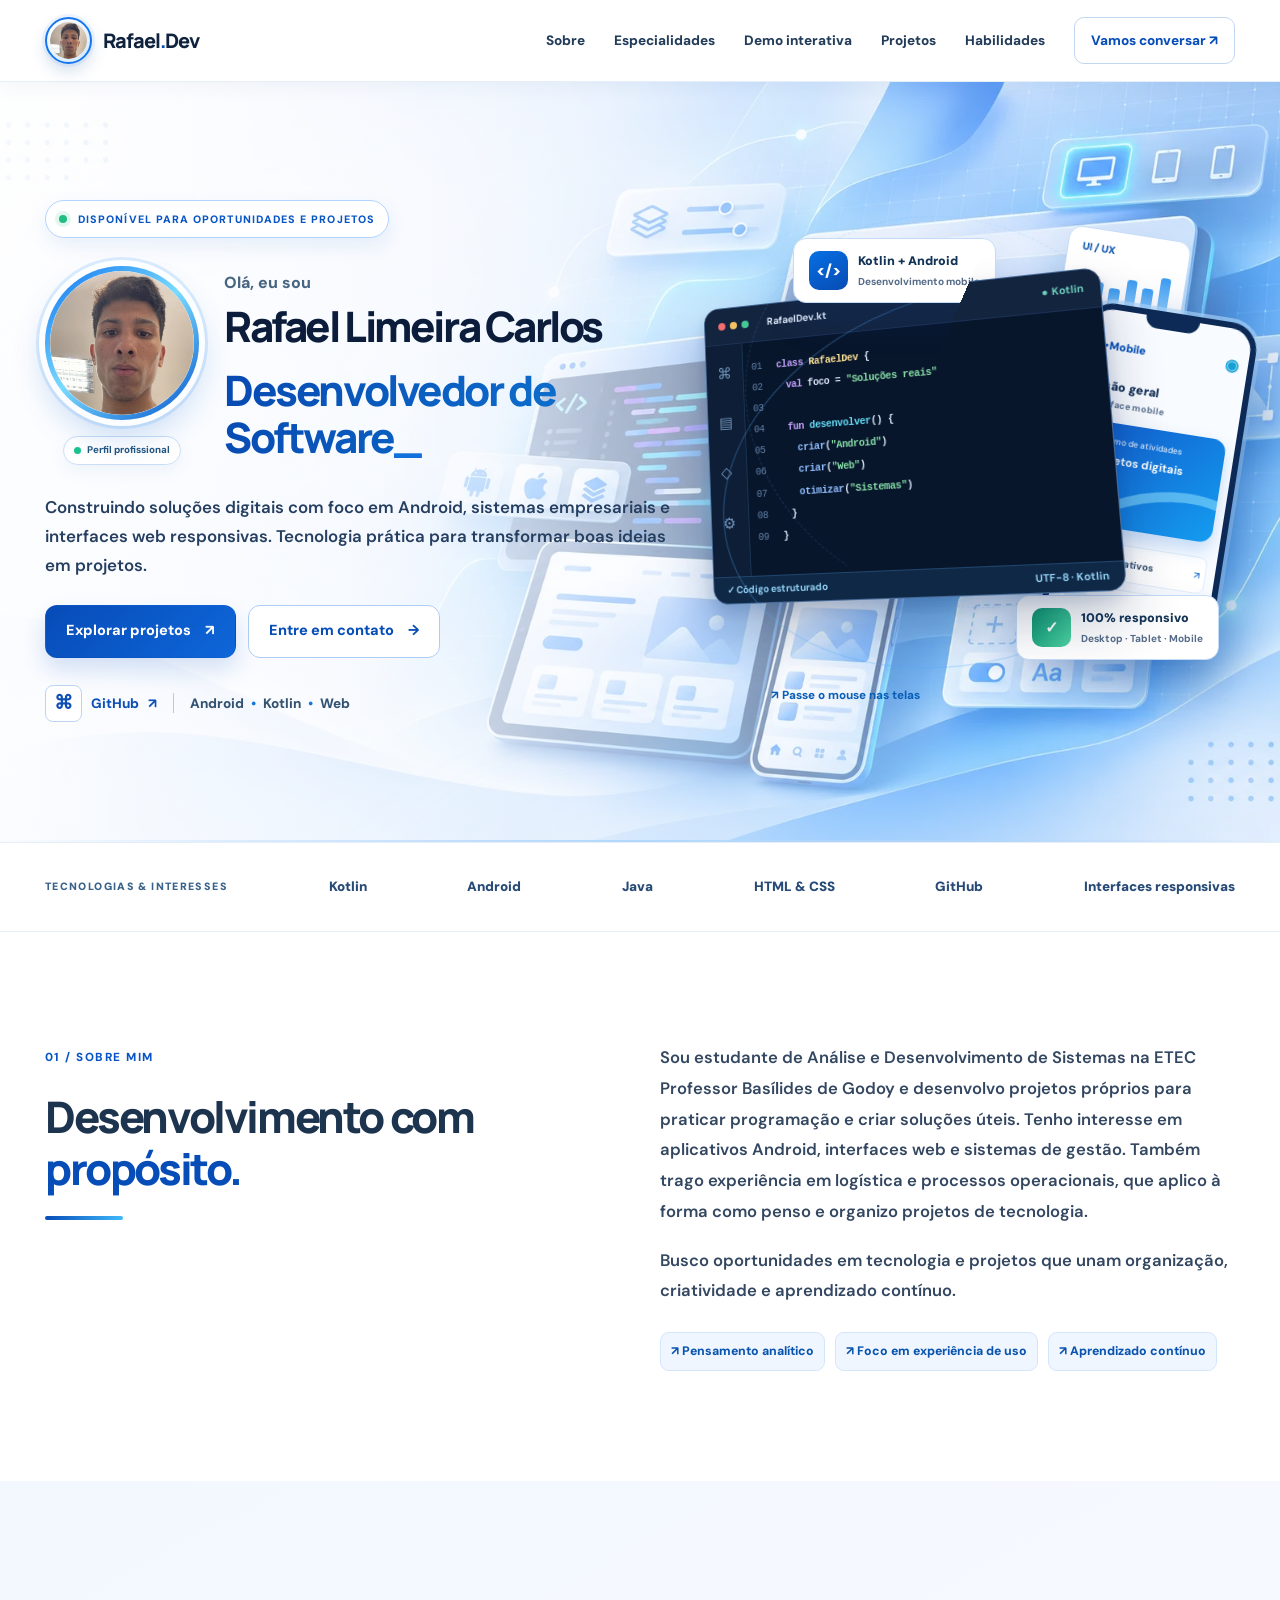
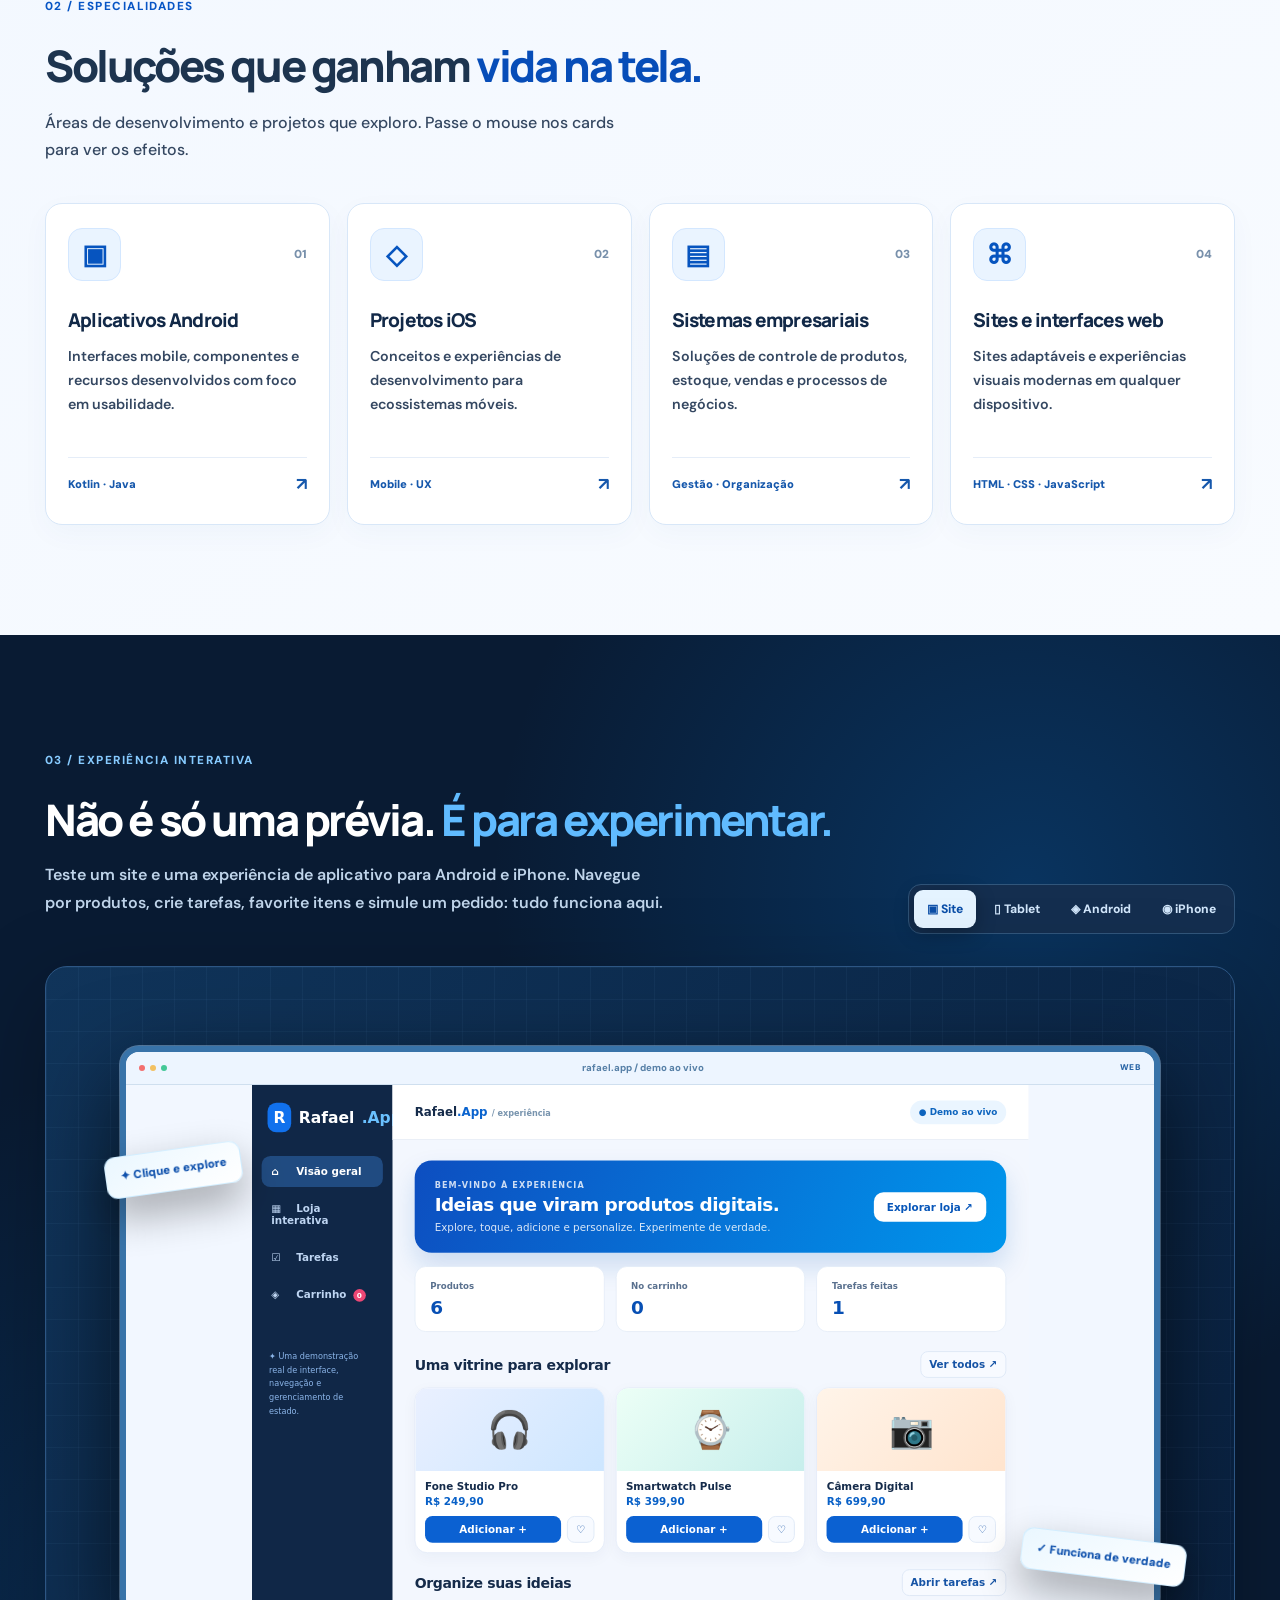
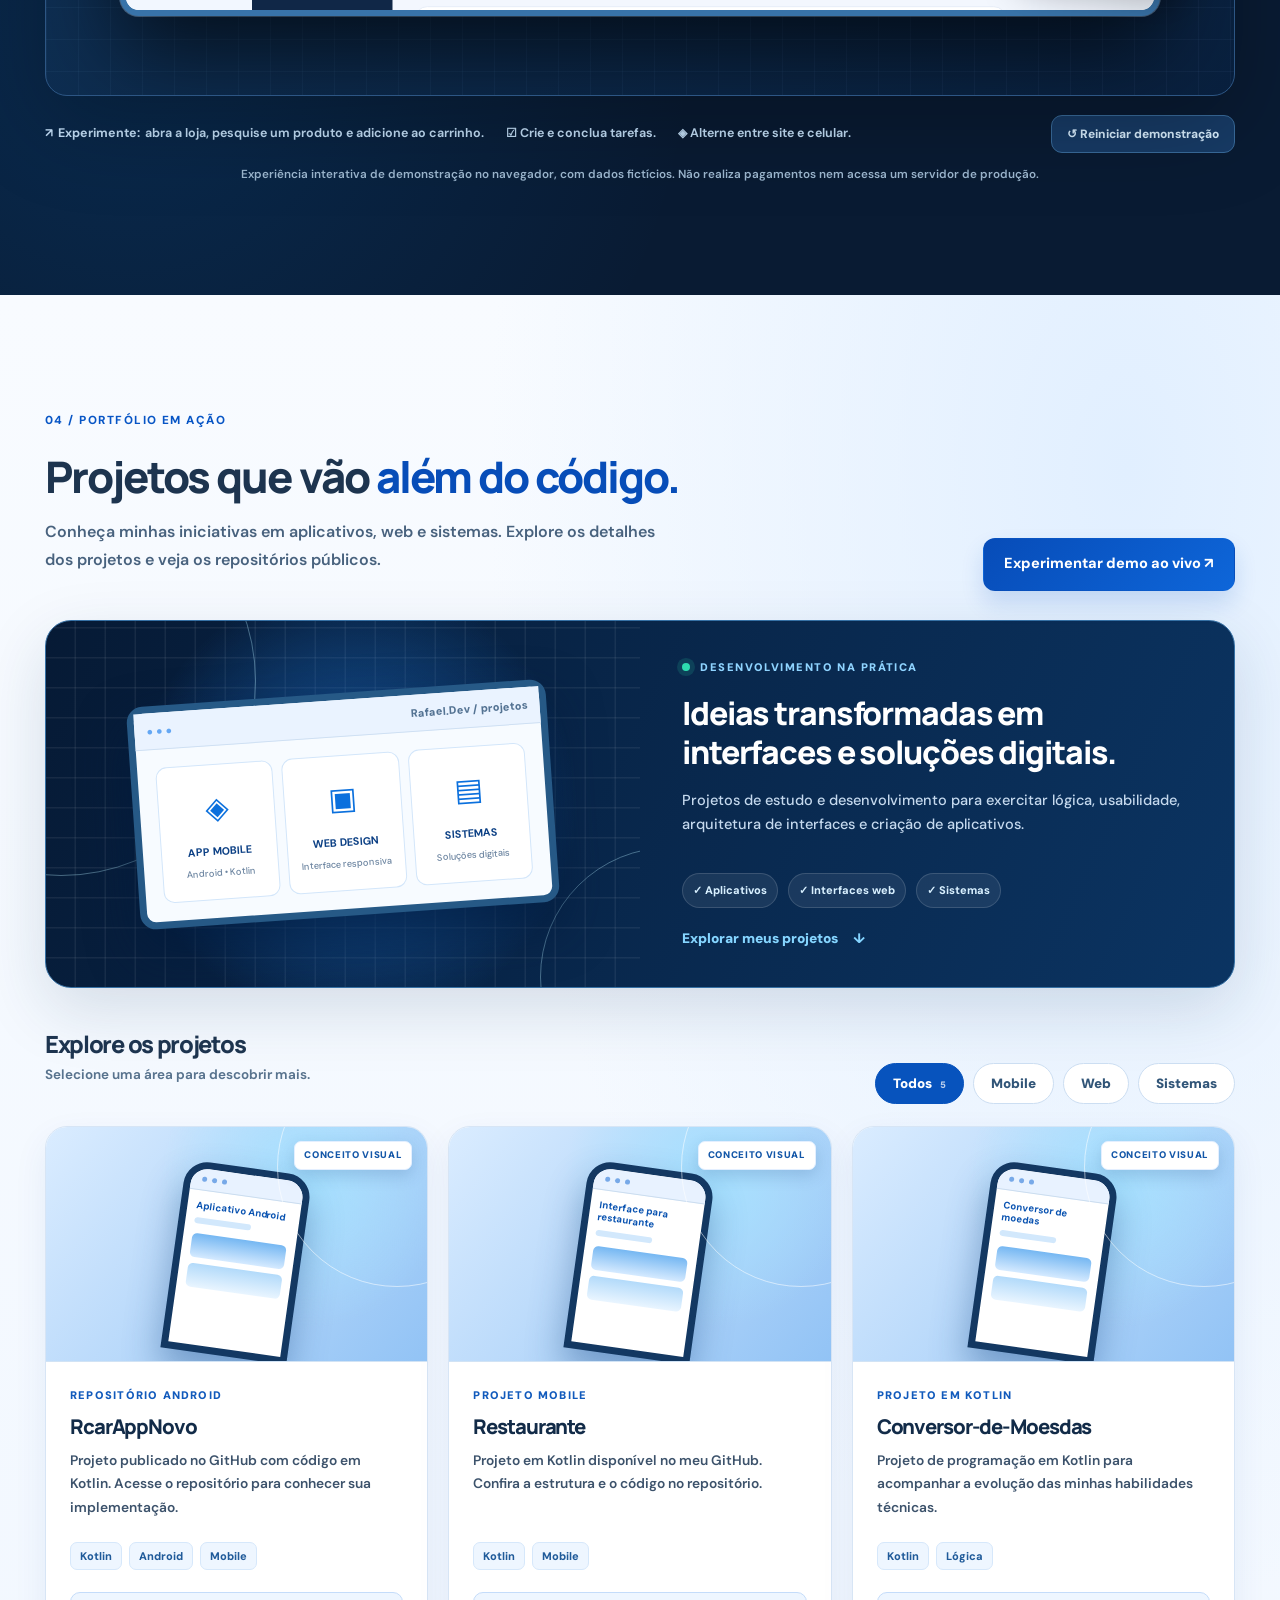
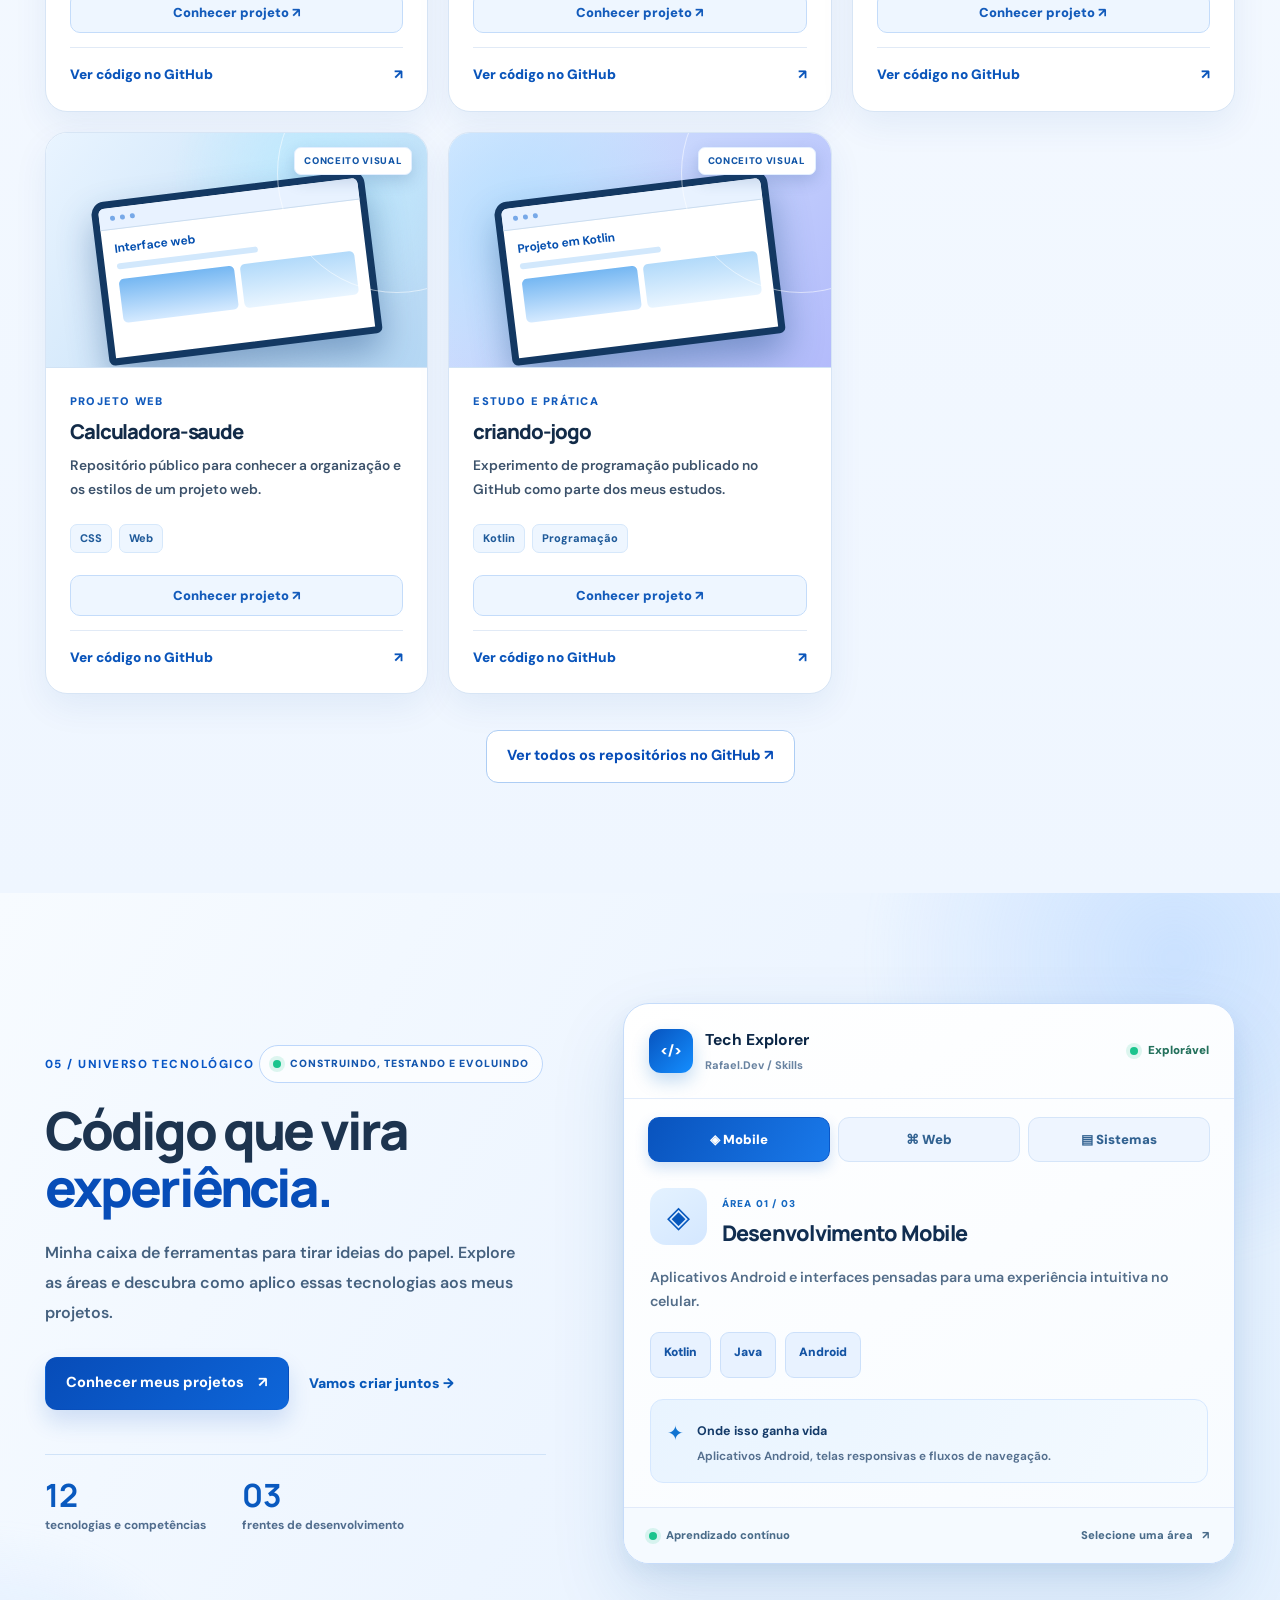
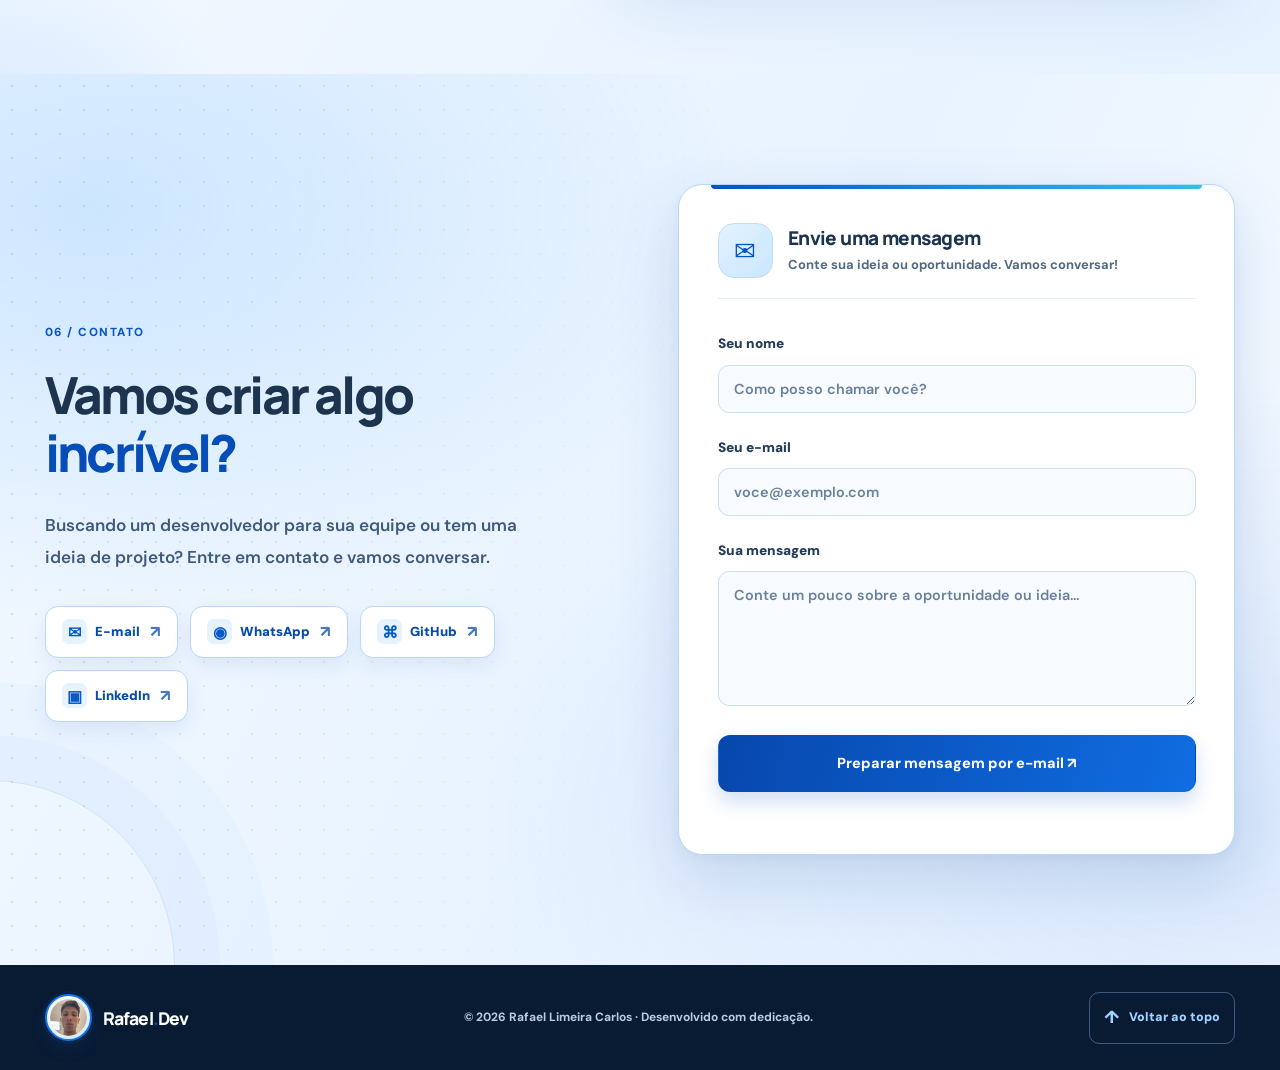
==== commit a1cb17c2: "Foto Correcao de erros." ====
--- a/index.html
+++ b/index.html
@@ -9,6 +9,7 @@
   <meta property="og:title" content="Rafael Limeira Carlos | Desenvolvedor de Software">
   <meta property="og:description" content="Conheça meus projetos Android, sistemas, interfaces web e soluções digitais.">
   <meta name="color-scheme" content="light">
+  <!-- V9: foto incorporada no proprio HTML; nao depende do upload da pasta assets para aparecer. -->
   <title>Rafael Limeira Carlos | Desenvolvedor de Software</title>
   <link rel="icon" href="favicon.svg" type="image/svg+xml">
   <link rel="preconnect" href="https://fonts.googleapis.com">
@@ -23,7 +24,7 @@
   <div class="reading-progress" id="readingProgress" aria-hidden="true"></div>
   <header class="site-header" id="inicio">
     <div class="container header-inner">
-      <a class="brand" href="#inicio" aria-label="Rafael ponto Dev, voltar ao início"><span class="brand-avatar"><img src="assets/foto-rafael.png" alt="" width="44" height="44"></span><span>Rafael<span class="brand-dot">.</span>Dev</span></a>
+      <a class="brand" href="#inicio" aria-label="Rafael ponto Dev, voltar ao início"><span class="brand-avatar"><img src="[data-uri]" alt="" width="44" height="44"></span><span>Rafael<span class="brand-dot">.</span>Dev</span></a>
       <button class="menu-toggle" id="menuToggle" type="button" aria-label="Abrir navegação" aria-expanded="false" aria-controls="navLinks"><span></span><span></span><span></span></button>
       <nav id="navLinks" class="nav-links" aria-label="Navegação principal">
         <a href="#sobre">Sobre</a><a href="#servicos">Especialidades</a><a href="#laboratorio">Demo interativa</a><a href="#projetos">Projetos</a><a href="#habilidades">Habilidades</a><a class="nav-contact" href="#contato">Vamos conversar <span aria-hidden="true">↗</span></a>
@@ -40,7 +41,7 @@
           <div class="hero-identity">
             <div class="hero-photo-col">
               <div class="hero-photo-ring">
-                <img class="hero-photo" src="assets/foto-rafael.png" alt="Foto de Rafael Limeira Carlos" width="284" height="284" fetchpriority="high">
+                <img class="hero-photo" src="[data-uri]" alt="Foto de Rafael Limeira Carlos" width="284" height="284" fetchpriority="high">
               </div>
               <span class="hero-photo-tag"><span class="tag-dot" aria-hidden="true"></span> Perfil profissional</span>
             </div>
@@ -131,7 +132,7 @@
 
     <section id="contato" class="section section-contact"><div class="container contact-grid"><div class="reveal"><span class="section-label">06 / CONTATO</span><h2>Vamos criar algo <span class="highlight">incrível?</span></h2><p>Buscando um desenvolvedor para sua equipe ou tem uma ideia de projeto? Entre em contato e vamos conversar.</p><div id="contactLinks" class="contact-links"></div></div><form class="contact-form reveal" id="contactForm"><div class="form-heading"><span class="form-icon">✉</span><div><h3>Envie uma mensagem</h3><p>Conte sua ideia ou oportunidade. Vamos conversar!</p></div></div><label for="nomeContato">Seu nome</label><input id="nomeContato" name="nome" type="text" required maxlength="100" autocomplete="name" placeholder="Como posso chamar você?"><label for="emailContato">Seu e-mail</label><input id="emailContato" name="email" type="email" required maxlength="150" autocomplete="email" placeholder="voce@exemplo.com"><label for="mensagemContato">Sua mensagem</label><textarea id="mensagemContato" name="mensagem" rows="4" required maxlength="2000" placeholder="Conte um pouco sobre a oportunidade ou ideia..."></textarea><button class="button button-primary form-submit" type="submit">Preparar mensagem por e-mail ↗</button><p id="formFeedback" class="form-feedback" role="status" aria-live="polite"></p></form></div></section>
   </main>
-  <footer class="footer"><div class="container footer-inner"><a class="brand" href="#inicio" data-scroll-top><span class="brand-avatar"><img src="assets/foto-rafael.png" alt="" width="44" height="44"></span><span>Rafael<span class="brand-dot">.</span>Dev</span></a><p>© <span id="year"></span> <span data-field="nome">Rafael Limeira Carlos</span> · Desenvolvido com dedicação.</p><a href="#inicio" class="footer-top-link" data-scroll-top aria-label="Voltar ao início da página"><span aria-hidden="true">↑</span> Voltar ao topo</a></div></footer>
+  <footer class="footer"><div class="container footer-inner"><a class="brand" href="#inicio" data-scroll-top><span class="brand-avatar"><img src="[data-uri]